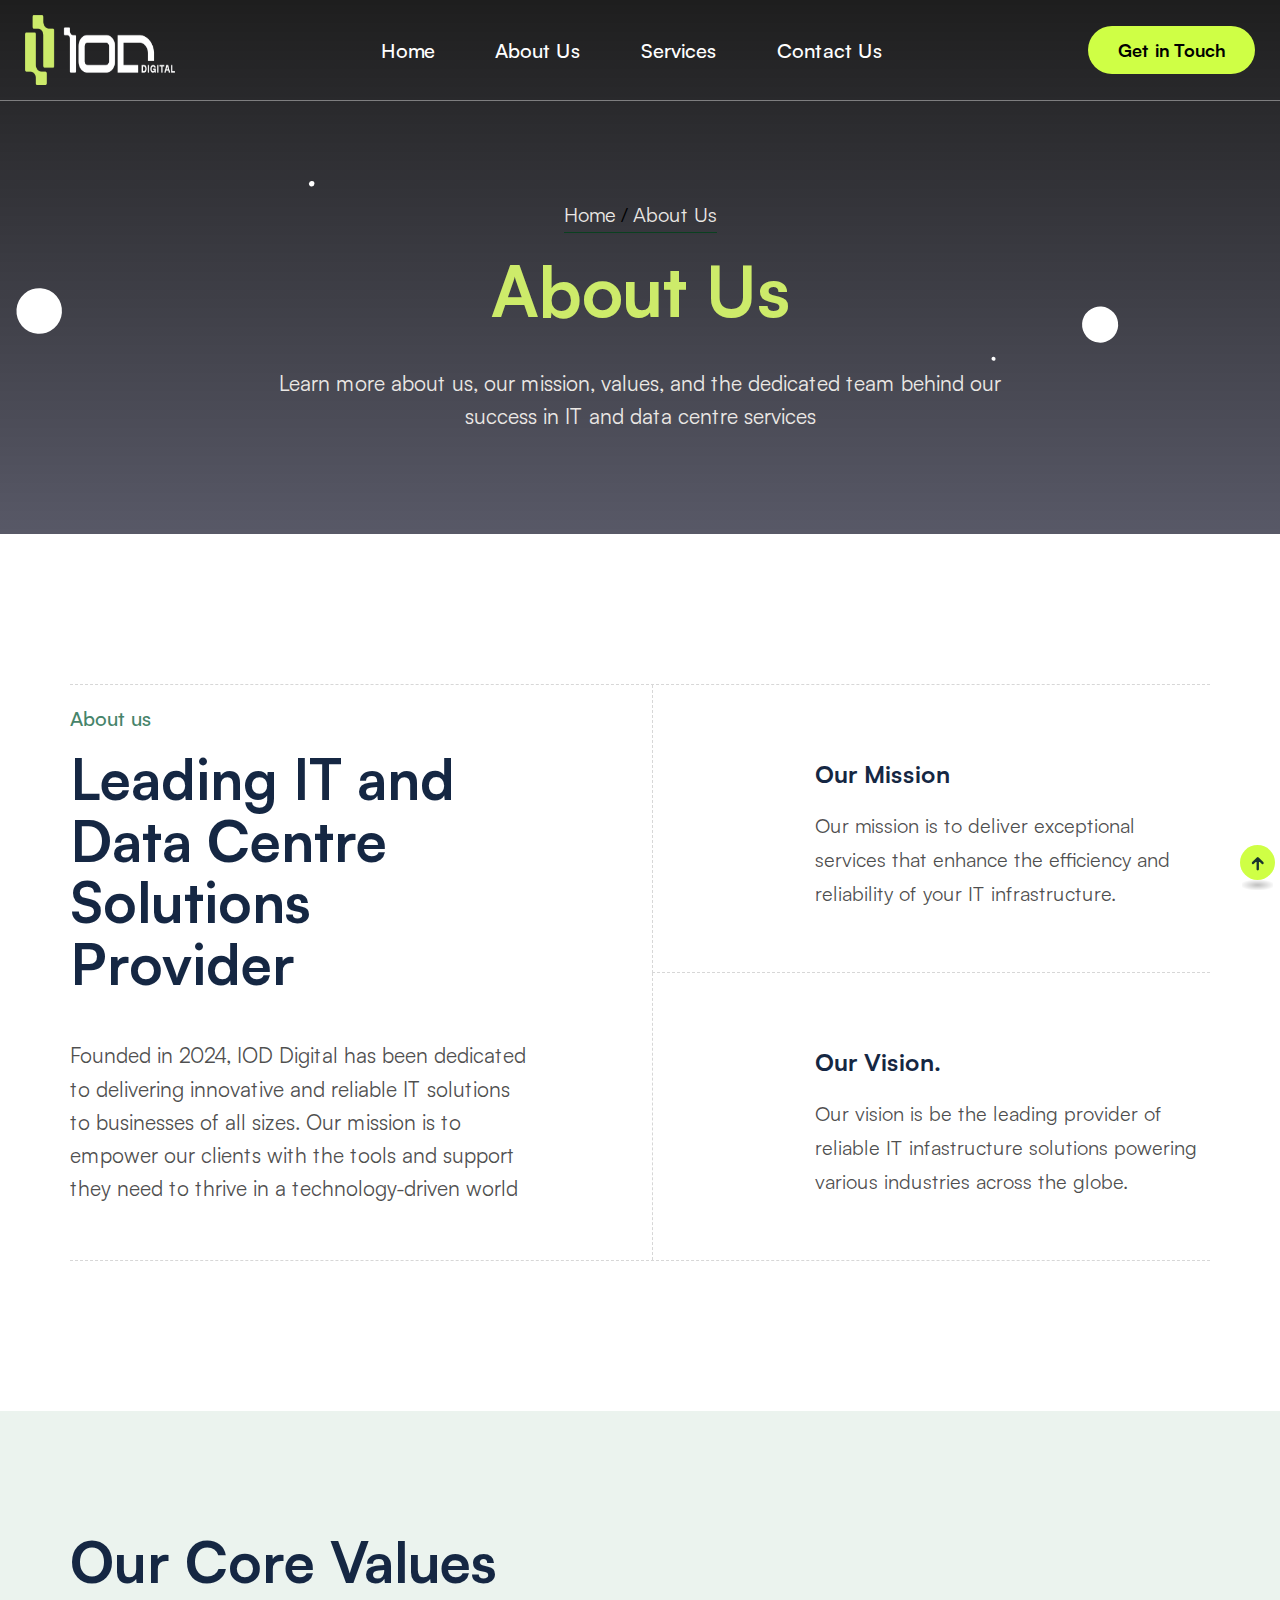
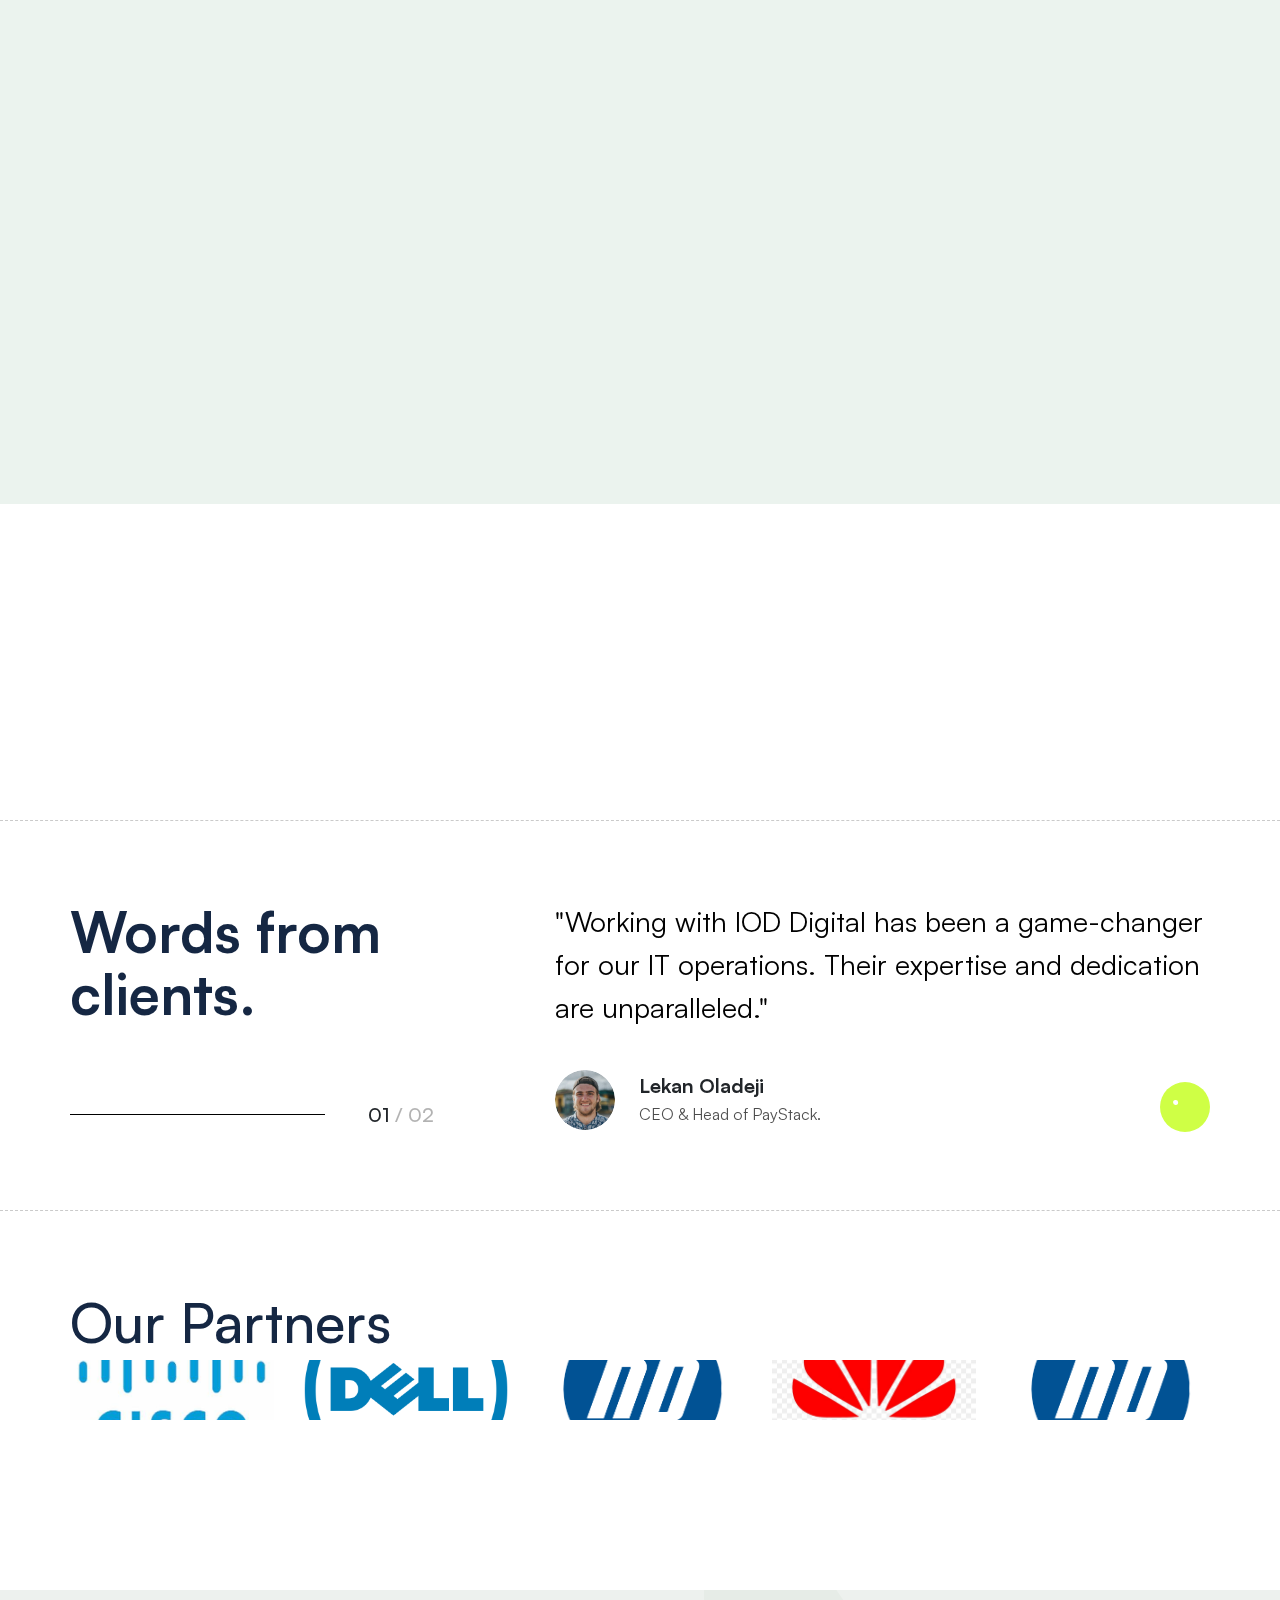
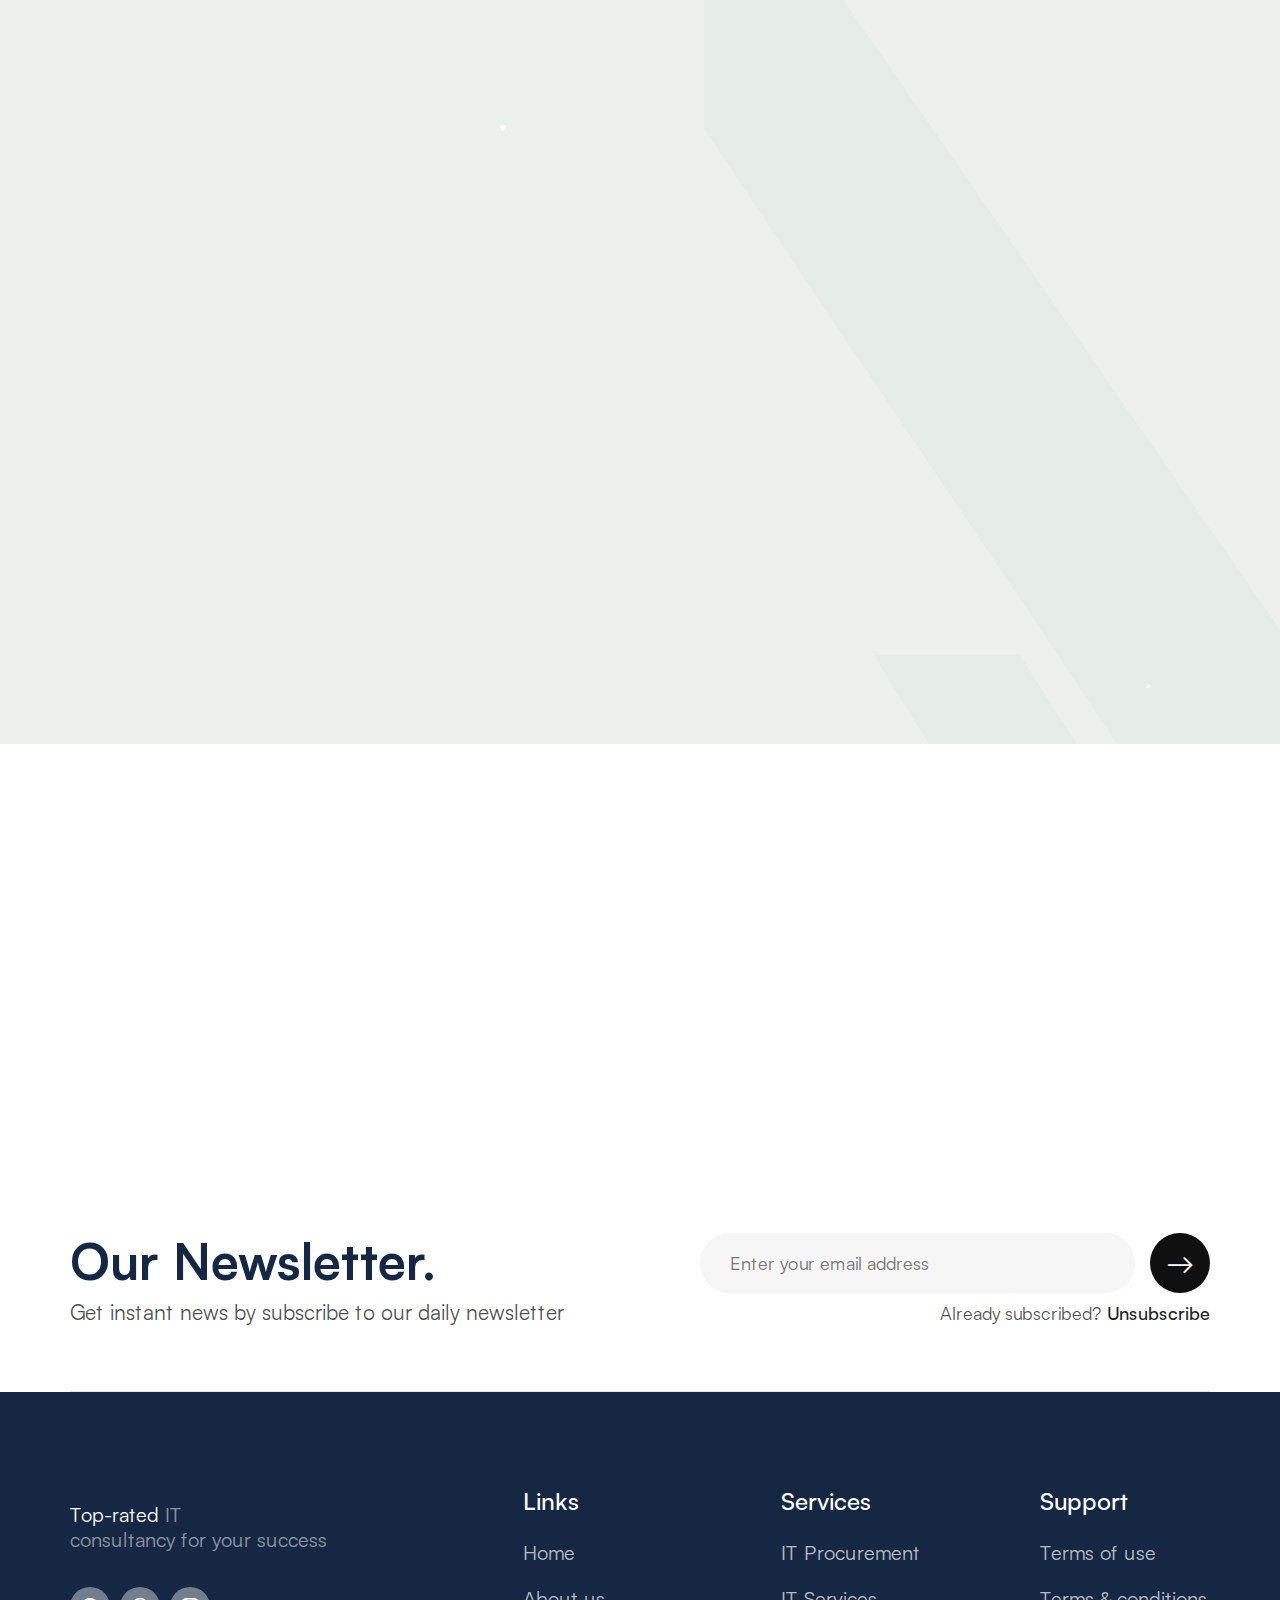
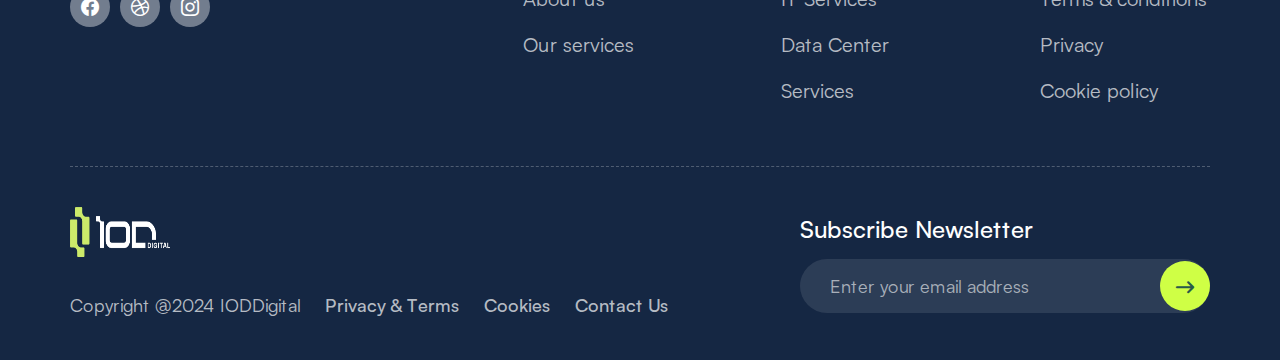
==== about-us.html @ 03999fda "Major Changes" ====
<!DOCTYPE html>
<html lang="en">


<!-- Mirrored from html.creativegigstf.com/babun/babun/about-us-v1.html by HTTrack Website Copier/3.x [XR&CO'2014], Sat, 25 May 2024 04:26:12 GMT -->
<head>
	<meta charset="UTF-8">
	<meta name="keywords" content="About IOD Digital | Leading IT and Data Centre Solutions Provider">
	<meta name="description" content="Learn more about IOD Digital, our mission, values, and the dedicated team behind our success in IT and data centre services">
    <meta name="description" content="IT Procurement, IT Services, Data Center Services, IT Management, IT Strategy, Infrastructure Optimization, Remote IT Support, IT Security, Business Technology, Technology Implementation, IT Performance, System Integration, Proactive IT Management, IT Efficiency, Technology Solutions.">
	<meta property="og:site_name" content="IOD Digital">
    <meta property="og:url" content="https://ioddigital.com/">
    <meta property="og:type" content="website">
    <meta property="og:title" content="About IOD Digital | Leading IT and Data Centre Solutions Provider">
	<meta name='og:image' content='images/assets/ogg.png'>
	<!-- For IE -->
	<meta http-equiv="X-UA-Compatible" content="IE=edge">
	<!-- For Resposive Device -->
	<meta name="viewport" content="width=device-width, initial-scale=1.0">
	<!-- For Window Tab Color -->
	<!-- Chrome, Firefox OS and Opera -->
	<meta name="theme-color" content="#1A4137">
	<!-- Windows Phone -->
	<meta name="msapplication-navbutton-color" content="#1A4137">
	<!-- iOS Safari -->
	<meta name="apple-mobile-web-app-status-bar-style" content="#1A4137">
	<title>IOD DIGITAL</title>
	<!-- Favicon -->
	<link rel="icon" type="image/png" sizes="56x56" href="images/icon/IODDigital_favicon.ico">
	<!-- Bootstrap CSS -->
	<link rel="stylesheet" type="text/css" href="css/bootstrap.min.css" media="all">
	<!-- Main style sheet -->
	<link rel="stylesheet" type="text/css" href="css/style.min.css" media="all">
	<!-- responsive style sheet -->
	<link rel="stylesheet" type="text/css" href="css/responsive.css" media="all">

	<!-- Fix Internet Explorer ______________________________________-->
	<!--[if lt IE 9]>
			<script src="http://html5shiv.googlecode.com/svn/trunk/html5.js"></script>
			<script src="vendor/html5shiv.js"></script>
			<script src="vendor/respond.js"></script>
		<![endif]-->
</head>

<body>
	<div class="main-page-wrapper">
		<!-- ===================================================
				Loading Transition
			==================================================== -->
			<div id="preloader">
				<div id="ctn-preloader" class="ctn-preloader">
					<div class="icon"><img src="images/logo/IODDigitalLogo.png" alt="" class="m-auto d-block" width="60"></div>
					<div class="txt-loading">
						<span data-text-preloader="I" class="letters-loading">
							I
						</span>
						<span data-text-preloader="O" class="letters-loading">
							O
						</span>
						<span data-text-preloader="D" class="letters-loading">
							D
						</span>
						<span data-text-preloader="Digi" class="letters-loading">
							Digi
						</span>
						<span data-text-preloader="tal" class="letters-loading">
							tals					</span>
					</div>
				</div>
			</div>

		
		<!-- 
		=============================================
				Theme Main Menu
		============================================== 
		-->
		<header class="theme-main-menu menu-overlay menu-style-one white-vr sticky-menu">
			<div class="inner-content position-relative">
				<div class="top-header">
					<div class="d-flex align-items-center justify-content-between">
						<div class="logo order-lg-0">
							<a href="https://ioddigital.com" class="d-flex align-items-center">
								<img src="images/logo/IODDigitalLogo.png" width="150px" height="70px" alt="IODDigitalLogo">
							</a>
						</div>
						<!-- logo -->
						<div class="right-widget ms-auto ms-lg-0 me-3 me-lg-0 order-lg-3">
							<ul class="d-flex align-items-center style-none">
								<li class="d-none d-md-block"><a href="contact.html" class="btn-one tran3s">Get in Touch</a></li>
							</ul>
						</div> <!--/.right-widget-->
						<nav class="navbar navbar-expand-lg p0 order-lg-2">
							<button class="navbar-toggler d-block d-lg-none" type="button" data-bs-toggle="collapse"
								data-bs-target="#navbarNav" aria-controls="navbarNav" aria-expanded="false"
								aria-label="Toggle navigation">
								<span></span>
							</button>
							<div class="collapse navbar-collapse" id="navbarNav">
								<ul class="navbar-nav align-items-lg-center">
									<li class="d-block d-lg-none"><div class="logo"><a href="index.html" class="d-block"><img src="images/logo/IODDigitalLogo.png" width="150px" height="70px" alt=""></a></div></li>
									<li class="nav-item dropdown">
										<a class="nav-link" href="index.html" 
											data-bs-auto-close="outside" aria-expanded="false">Home
										</a>
										 
									</li>
									<li class="nav-item dropdown mega-dropdown-sm">
							        	<a class="nav-link" href="about-us.html" >About Us
										</a>
						               
						            </li>
									<li class="nav-item dropdown">
										<a class="nav-link dropdown-toggle" href="services.html"
											data-bs-auto-close="outside" aria-expanded="false">Services
										</a>
										<ul class="dropdown-menu">
											<li><a href="IT-Procurement.html" class="dropdown-item"><span>IT Procurement </span></a></li>
											<li><a href="IT-Services.html" class="dropdown-item"><span>IT Services
											</span></a></li>
											<li><a href="Data-Center.html" class="dropdown-item"><span>Datacenter services</span></a></li>
											 
										</ul>
									</li>
									 
									<li class="nav-item">
										<a class="nav-link" href="contact.html" role="button">Contact Us</a>
									</li>
									<li class="d-md-none ps-2 pe-2"><a href="contact.html" class="btn-one w-100 mt-15 tran3s">Get in Touch</a></li>
								</ul>
							</div>
						</nav>
					</div>
				</div> <!--/.top-header-->
			</div> <!-- /.inner-content -->
		</header> 



		<!-- 
		=============================================
			Inner Banner
		============================================== 
		-->
		
		<div class="inner-banner-two light-bg text-center pt-200 md-pt-150 pb-85 lg-pb-50 position-relative" style="background: linear-gradient(rgba(0, 0, 0, 0.881), rgba(0, 1, 23, 0.653)), url('images/media/AboutUs_IODDigital.png') no-repeat center center; background-size:cover;">
			<div class="overlay"></div>
			<div class="container position-relative">
				<div class="row">
					<div class="col-xl-8 m-auto">
                        <ul class="style-none d-inline-flex justify-content-center pager">
                            <li><a href="index.html" style="color: rgb(235, 232, 229)">Home</a></li>
                            <li>/</li>
                            <li style="color: rgb(235, 232, 229)">About Us</li>
                        </ul>
                        <h1 class="hero-heading">About Us</h1>
                        <p class="text-lg" style="color: rgb(235, 232, 229)">Learn more about us, our mission, values, and the dedicated team behind our success in IT and data centre services</p>
                    </div>
				</div>
			</div>
			<img src="images/lazy.svg" data-src="images/assets/ils_01.svg" alt="" class="lazy-img shapes shape_01">
			<img src="images/lazy.svg" data-src="images/assets/ils_02.svg" alt="" class="lazy-img shapes shape_02">
			<img src="images/lazy.svg" data-src="images/shape/shape_05.svg" alt="" class="lazy-img shapes shape_03">
			<img src="images/lazy.svg" data-src="images/shape/shape_05.svg" alt="" class="lazy-img shapes shape_04">
		</div>
		<!-- /.inner-banner-one -->

		


		<!--
		=====================================================
			Text Feature One
		=====================================================
		-->
		<div class="text-feature-one mt-150 lg-mt-80">
			<div class="container">
				<div class="line-wrapper position-relative">
                    <div class="row align-items-center">
                        <div class="col-lg-5 wow fadeInLeft">
                            <div class="title-one">
                                <div class="upper-title">About us</div>
                                <h2>Leading IT and Data Centre Solutions Provider</h2>
                            </div>
                            <!-- /.title-one -->
                            <p class="text-lg mt-45 lg-mt-30 mb-35 lg-mb-30">Founded in 2024, IOD Digital has been dedicated to delivering innovative and reliable IT solutions to businesses of all sizes. Our mission is to empower our clients with the tools and support they need to thrive in a technology-driven world</p>
                            
                        </div>
                        <div class="col-lg-6 ms-auto wow fadeInRight">
                            <div class="card-style-three d-flex pt-75 lg-pt-40 pb-45 lg-pb-20">
                                <img src="images/lazy.svg" data-src="images/icon/icon_10.svg" alt="" class="lazy-img icon">
                                <div class="ps-4">
                                    <h4 class="fw-bold mb-20">Our Mission</h4>
                                    <p>Our mission is to deliver exceptional services that enhance the efficiency and reliability of your IT infrastructure.</p>
                                </div>
                            </div>
                            <!-- /.card-style-three -->
                            <div class="card-style-three d-flex pt-75 lg-pt-40 pb-45 lg-pb-20">
                                <img src="images/lazy.svg" data-src="images/icon/icon_11.svg" alt="" class="lazy-img icon">
                                <div class="ps-4">
                                    <h4 class="fw-bold mb-20">Our Vision.</h4>
                                    <p>Our vision is be the leading provider of reliable IT infastructure solutions powering various industries across the globe.</p>
                                </div>
                            </div>
                            <!-- /.card-style-three -->
                        </div>
                    </div>
                    <img src="images/lazy.svg" data-src="images/shape/shape_05.svg" alt="" class="lazy-img shapes shape_01">
                </div>

                <!-- /.counter-wrapper -->
			</div>
		</div>
		<!-- /.text-feature-one -->

		

		<!-- 
		=============================================
			BLock Feature One
		============================================== 
		-->
		<div class="block-feature-one position-relative light-bg-deep mt-150 lg-mt-80 pt-120 lg-pt-60 pb-130 lg-pb-60">
			<div class="container">
				<div class="position-relative">
					<div class="row">
						<div class="col-md-6">
							<div class="title-one text-center text-md-start mb-30 sm-mb-10">
								<h2>Our Core Values</h2>
							</div>
							<!-- /.title-one -->
						</div>
					</div>
					<div class="row justify-content-center">
						<div class="col-lg-3 col-md-6 d-flex wow fadeInUp">
							<div class="card-style-two vstack tran3s w-100 mt-30">
								 <h4 class="fw-bold mt-30 mb-25">Excellence</h4>
								<p class="mb-20">We strive for the highest standards in all our services</p>
							</div>
							<!-- /.card-style-two -->
						</div>
						<div class="col-lg-3 col-md-6 d-flex wow fadeInUp" data-wow-delay="0.1s">
							<div class="card-style-two vstack tran3s w-100 mt-30">
								<h4 class="fw-bold mt-30 mb-25">Innovation</h4>
								<p class="mb-20">We embrace cutting-edge technologies to stay ahead.</p>
							</div>
							<!-- /.card-style-two -->
						</div>
						<div class="col-lg-3 col-md-6 d-flex wow fadeInUp" data-wow-delay="0.2s">
							<div class="card-style-two vstack tran3s w-100 mt-30">
								 <h4 class="fw-bold mt-30 mb-25">Integrity</h4>
								<p class="mb-20">Our business practices are guided by honesty and transparency.</p>
								</div>
							<!-- /.card-style-two -->
						</div>
						<div class="col-lg-3 col-md-6 d-flex wow fadeInUp" data-wow-delay="0.2s">
							<div class="card-style-two vstack tran3s w-100 mt-30">
							 	<h4 class="fw-bold mt-30 mb-25">Customer Focus</h4>
								<p class="mb-20">We prioritize our clients' needs and aim to exceed their expectations</p>
							</div>
							<!-- /.card-style-two -->
						</div>
					</div>

					<!-- <div class="section-subheading sm-mt-40">
						<p class="text-lg">Inciddnt ut labore et dolor magna aliu. enim ad mim venam, quis nostru </p>
						<a href="service-v1.html" class="btn-three icon-link">
							<span>See All Services</span>
							<img src="images/lazy.svg" data-src="images/icon/icon_09.svg" alt="" class="lazy-img icon ms-1">
						</a>
					</div> -->
					<!-- /.section-subheading -->
				</div>
			</div>
		</div>
		<!-- /.block-feature-one -->


		<div class="text-feature-one mt-150 lg-mt-80">
			<div class="container">
		<div class="counter-wrapper mt-80 lg-mt-20">
			<div class="row">
				<div class="col-md-4 col-6">
					<div class="counter-block-two text-center text-md-start mt-35 wow fadeInUp">
						<div class="main-count fw-500"><span class="counter">10</span>+</div>
						<p class="m0 text-md">Companies Served</p>
					</div>
					<!-- /.counter-block-two -->
				</div>
				<div class="col-md-4 col-6">
					<div class="counter-block-two text-center mt-35  wow fadeInUp" data-wow-delay="0.1s">
						<div class="main-count fw-500">$<span class="counter">30</span>+</div>
						<p class="m0 text-md">Equipment Procured</p>
					</div>
					<!-- /.counter-block-two -->
				</div>
				<div class="col-md-4 col-6">
					<div class="counter-block-two text-center mt-35  wow fadeInUp" data-wow-delay="0.2s">
						<div class="main-count fw-500"><span class="counter">7</span>+</div>
						<p class="m0 text-md">OEM Partners</p>
					</div>
					<!-- /.counter-block-two -->
				</div>
			 
			</div>
		</div>
			</div>
		</div>
         



		<!-- 
		=============================================
			Feedback Section One
		============================================== 
		-->
		<div class="feedback-section-one top-border pt-80 pb-80">
			<div class="container">
				<div class="position-relative">
					<div class="title-one sm-mb-40">
						<h2>Words from <br> clients.</h2>
					</div>
					<!-- /.title-one -->
					<div class="feedback-slider-one">
						<div class="item">
							<div class="feedback-block-one">
								<div class="row align-items-end">
									<div class="col-md-7 ms-auto order-md-last">
										<blockquote>"Working with IOD Digital has been a game-changer for our IT operations. Their expertise and dedication are unparalleled."</blockquote>
										<div class="d-flex align-items-center">
											<img src="images/media/img_08.jpg" alt="" class="avatar rounded-circle">
											<div class="ps-4">
												<div class="name fw-bold text-dark">Lekan Oladeji</div>
												<p class="fs-6 m0">CEO & Head of PayStack.</p>
											</div>
										</div>
									</div>
									<div class="col-md-4 order-md-first">
										<div class="d-flex align-items-center justify-content-between sm-mt-40">
											<div class="line"></div>
											<div class="count fw-500"><span class="text-dark">01</span>  /  02</div>
										</div>
									</div>
								</div>
							</div>
						</div>
						<div class="item">
							<div class="feedback-block-one">
								<div class="row align-items-end">
									<div class="col-md-7 ms-auto order-md-last">
										<blockquote>"They truly understand our needs and deliver solutions that keep us ahead of the curve"</blockquote>
										<div class="d-flex align-items-center">
											<img src="images/media/img_08.jpg" alt="" class="avatar rounded-circle">
											<div class="ps-4">
												<div class="name fw-bold text-dark">Olademi Mike.</div>
												<p class="fs-6 m0">CTO Fibre One</p>
											</div>
										</div>
									</div>
									<div class="col-md-4 order-md-first">
										<div class="d-flex align-items-center justify-content-between sm-mt-40">
											<div class="line"></div>
											<div class="count fw-500"><span class="text-dark">02</span>  /  02</div>
										</div>
									</div>
								</div>
							</div>
						</div>
						 
					</div>

					<div class="icon d-flex align-items-center justify-content-center rounded-circle"><img src="images/lazy.svg" data-src="images/icon/icon_12.svg" alt="" class="lazy-img"></div>
				</div>
			</div>
		</div>
		<!-- /.feedback-section-one -->


        <!--
		=====================================================
			Partner Logo
		=====================================================
		-->
        <div class="partner-logo-one pt-80 lg-pt-40 pb-80 lg-pb-40">
            <div class="container">
				<h2>Our Partners</h2>
                <div class="partner-slider-one">
                    <div class="item">
                        <div class="logo d-flex align-items-center justify-content-center"><img src="images/logo/Cisco.jpg" alt=""></div>
                    </div>
                    <div class="item">
                        <div class="logo d-flex align-items-center justify-content-center"><img src="images/logo/Dell_Logo.png" alt=""></div>
                    </div>
                    <div class="item">
                        <div class="logo d-flex align-items-center justify-content-center"><img src="images/logo/HP-Logo.png" alt=""></div>
                    </div>
                    <div class="item">
                        <div class="logo d-flex align-items-center justify-content-center"><img src="images/logo/huawwei_logo.jpg" alt=""></div>
                    </div>
                    <div class="item">
                        <div class="logo d-flex align-items-center justify-content-center"><img src="images/logo/HP-Logo.png" alt=""></div>
                    </div>
                    <div class="item">
                        <div class="logo d-flex align-items-center justify-content-center"><img src="images/logo/Dell_Logo.png" alt=""></div>
                    </div>
                    <div class="item">
                        <div class="logo d-flex align-items-center justify-content-center"><img src="images/logo/Cisco.jpg" alt=""></div>
                    </div>
                </div>
            </div>
        </div>
        <!-- /.partner-logo-one -->



		<!--
		=====================================================
			Team Section Three
		=====================================================
		-->
		<div class="team-section-three light-bg position-relative pt-120 lg-pt-60 pb-130 lg-pb-60 mt-90 lg-mt-40">
			<div class="container">
				<div class="position-relative">
					<div class="title-one mb-40 lg-mb-10 wow fadeInUp">
						<h2>Meet our expert team</h2>
					</div>
					<!-- /.title-one -->

					<div class="row">
						<div class="col-lg-3 col-sm-6 wow fadeInUp">
							<div class="card-style-fifteen mt-35">
								<div class="media d-flex align-items-center justify-content-center position-relative overflow-hidden">
									<img src="images/lazy.svg" data-src="images/media/img_27.jpg" alt="" class="lazy-img w-100">
									<a href="team-details.html" class="round-btn rounded-circle d-flex align-items-center justify-content-center tran3s"><i class="bi bi-arrow-up-right"></i></a>
								</div>
								<h4 class="fw-500 pt-20 m0">Zubayer Hasan</h4>
								<div class="fs-6">Analysis</div>
							</div>
							<!-- /.card-style-fifteen -->
						</div>
						<div class="col-lg-3 col-sm-6 wow fadeInUp" data-wow-delay="0.1s">
							<div class="card-style-fifteen mt-35">
								<div class="media d-flex align-items-center justify-content-center position-relative overflow-hidden">
									<img src="images/lazy.svg" data-src="images/media/img_28.jpg" alt="" class="lazy-img w-100">
									<a href="team-details.html" class="round-btn rounded-circle d-flex align-items-center justify-content-center tran3s"><i class="bi bi-arrow-up-right"></i></a>
								</div>
								<h4 class="fw-500 pt-20 m0">Maria Escolova</h4>
								<div class="fs-6">Senior Officer</div>
							</div>
							<!-- /.card-style-fifteen -->
						</div>
						<div class="col-lg-3 col-sm-6 wow fadeInUp" data-wow-delay="0.2s">
							<div class="card-style-fifteen mt-35">
								<div class="media d-flex align-items-center justify-content-center position-relative overflow-hidden">
									<img src="images/lazy.svg" data-src="images/media/img_29.jpg" alt="" class="lazy-img w-100">
									<a href="team-details.html" class="round-btn rounded-circle d-flex align-items-center justify-content-center tran3s"><i class="bi bi-arrow-up-right"></i></a>
								</div>
								<h4 class="fw-500 pt-20 m0">Rashedul kabir</h4>
								<div class="fs-6">Designer</div>
							</div>
							<!-- /.card-style-fifteen -->
						</div>
						<div class="col-lg-3 col-sm-6 wow fadeInUp" data-wow-delay="0.3s">
							<div class="card-style-fifteen mt-35">
								<div class="media d-flex align-items-center justify-content-center position-relative overflow-hidden">
									<img src="images/lazy.svg" data-src="images/media/img_30.jpg" alt="" class="lazy-img w-100">
									<a href="team-details.html" class="round-btn rounded-circle d-flex align-items-center justify-content-center tran3s"><i class="bi bi-arrow-up-right"></i></a>
								</div>
								<h4 class="fw-500 pt-20 m0">Cristinano Messi</h4>
								<div class="fs-6">Finance Advisor</div>
							</div>
							<!-- /.card-style-fifteen -->
						</div>
					</div>

					 
				</div>
			</div>
            <img src="images/lazy.svg" data-src="images/shape/shape_05.svg" alt="" class="lazy-img shapes shape_01">
            <img src="images/lazy.svg" data-src="images/shape/shape_05.svg" alt="" class="lazy-img shapes shape_02">
		</div>
		<!-- /.team-section-three -->
		

		<!--
		=====================================================
			BLock Feature Three
		=====================================================
		-->
	 
		<!-- /.block-feature-three -->


		<!--
		=====================================================
			Fancy Banner Three
		=====================================================
		-->
		<div class="fancy-banner-three position-relative wow fadeInUp">
			<div class="container">
				<div class="row align-content-center">
					<div class="col-lg-8 col-md-9">
						<div class="title-one mb-20 lg-mb-10">
							<h2 class="text-white">Want to know more about us? Feel free to reach Us.</h2>
						</div>
						<!-- /.title-one -->
						<p class="text-lg m0 text-white opacity-75">We are open to partnership across our various suite of services. Reach out to us today!</p>
						<div class="d-inline-flex flex-wrap align-items-center">
							<a href="about-us.html" class="btn-four mt-15 me-4">Book a Session</a>
							 
						</div>
					</div>
					 
				</div>
			</div>
		</div>
		<!-- /.fancy-banner-three -->




		<!--
		=====================================================
			Newsletter Banner
		=====================================================
		-->
        <div class="newsletter-banner">
            <div class="container">
                <div class="main-wrapper bottom-border">
                    <div class="row">
                        <div class="col-lg-6">
                            <h2 class="fw-bold">Our Newsletter.</h2>
                            <p class="text-lg md-pb-20">Get instant news by subscribe to our daily newsletter</p>
                        </div>
                        <div class="col-lg-6">
                            <form action="#" class="me-auto ms-auto me-lg-0">
                                <div class="d-flex align-items-center justify-content-between">
                                    <input type="email" placeholder="Enter your email address">
                                    <button class="rounded-circle tran3s"><i class="bi bi-arrow-right"></i></button>
                                </div>
                                <p class="text-center text-lg-end m0 pt-5">Already subscribed? <a href="#" class="text-dark fw-500">Unsubscribe</a></p>
                            </form>
                        </div>
                    </div>
                </div>
                <!-- /.main-wrapper -->
            </div>
        </div>


			<!--
		=====================================================
			Footer One
		=====================================================
		-->
		<div class="footer-one">
			<div class="container">
				<div class="inner-wrapper">
					<div class="row justify-content-between">
						<div class="col-xl-4 col-md-3 footer-intro mb-30">
							<div class="logo mb-15">
								<a href="index.html" class="d-inline-block d-lg-none">
									<img src="images/logo/IODDigitalLogo.png" width="100px" height="50px" alt="">
								</a>
							</div> 
							<!-- logo -->
							<p class="text-white lh-sm mb-35">Top-rated <span class="opacity-50">IT <br> consultancy for your success</span></p>
							<ul class="style-none d-flex align-items-center social-icon">
								<li><a href="#"><i class="bi bi-facebook"></i></a></li>
								<li><a href="#"><i class="bi bi-dribbble"></i></a></li>
								<li><a href="#"><i class="bi bi-instagram"></i></a></li>
							</ul>
						</div>
						<div class="col-xl-2 col-md-3 col-sm-4 mb-20">
							<h5 class="footer-title">Links</h5>
							<ul class="footer-nav-link style-none">
								<li><a href="index.html">Home</a></li>
								<li><a href="about-us.html">About us</a></li>
								<li><a href="services.html">Our services</a></li>
							</ul>
						</div>
						<div class="col-xl-2 col-md-3 col-sm-4 mb-20">
							<h5 class="footer-title">Services</h5>
							<ul class="footer-nav-link style-none">
								<li><a href="IT-Procurement.html">IT Procurement</a></li>
								<li><a href="IT-Services.html">IT Services</a></li>
								<li><a href="Data-Center.html">Data Center Services</a></li>
								 
							</ul>
						</div>
						<div class="col-xl-2 col-md-3 col-sm-4 mb-20">
							<h5 class="footer-title">Support</h5>
							<ul class="footer-nav-link style-none">
								<li><a href="contact.html">Terms of use</a></li>
								<li><a href="contact.html">Terms & conditions</a></li>
								<li><a href="contact.html">Privacy</a></li>
								<li><a href="contact.html">Cookie policy</a></li>
							</ul>
						</div>
					</div>
				</div> <!-- /.inner-wrapper -->
			</div>
			<div class="container">
				<div class="bottom-footer">
					<div class="row align-items-center">
						<div class="col-lg-5 order-lg-last mb-15">
							<div class="footer-newsletter float-xl-end">
								<h5 class="footer-title">Subscribe Newsletter</h5>
								<form action="#">
									<input type="email" placeholder="Enter your email address">
									<button><i class="bi bi-arrow-right"></i></button>
								</form>
							</div>
						</div>
						<div class="col-lg-7 order-lg-first mb-15">
							<a href="index.html" class="d-none d-lg-inline-block mb-25">
								<img src="images/logo/IODDigitalLogo.png" width="100px" height="50px" alt="">
							</a>
							<div class="d-xl-flex align-items-center">
								<ul class="style-none bottom-nav d-flex flex-wrap justify-content-center justify-content-lg-start order-lg-last">
									<li><a href="#">Privacy & Terms</a></li>
									<li><a href="#">Cookies</a></li>
									<li><a href="#">Contact Us</a></li>
								</ul>
								<div class="copyright me-xl-4 lg-mt-10 order-lg-first">Copyright @2024 IODDigital</div>
							</div>
						</div>
					</div>
				</div>
				<!-- /.bottom-footer -->
			</div>
		</div> <!-- /.footer-one -->
	 
 


		<button class="scroll-top">
			<i class="bi bi-arrow-up-short"></i>
		</button>




		<!-- Optional JavaScript _____________________________  -->

		<!-- jQuery first, then Bootstrap JS -->
		<!-- jQuery -->
		<script src="vendor/jquery.min.js"></script>
		<!-- Bootstrap JS -->
		<script src="vendor/bootstrap/js/bootstrap.bundle.min.js"></script>
		<!-- WOW js -->
		<script src="vendor/wow/wow.min.js"></script>
		<!-- Slick Slider -->
		<script src="vendor/slick/slick.min.js"></script>
		<!-- Fancybox -->
		<script src="vendor/fancybox/dist/jquery.fancybox.min.js"></script>
		<!-- Lazy -->
		<script src="vendor/jquery.lazy.min.js"></script>
		<!-- js Counter -->
		<script src="vendor/jquery.counterup.min.js"></script>
		<script src="vendor/jquery.waypoints.min.js"></script>
		
		<!-- validator js -->
		<script src="vendor/validator.js"></script>

		<!-- Theme js -->
		<script src="js/theme.js"></script>
	</div> <!-- /.main-page-wrapper -->
</body>


<!-- Mirrored from html.creativegigstf.com/babun/babun/about-us-v1.html by HTTrack Website Copier/3.x [XR&CO'2014], Sat, 25 May 2024 04:26:14 GMT -->
</html>
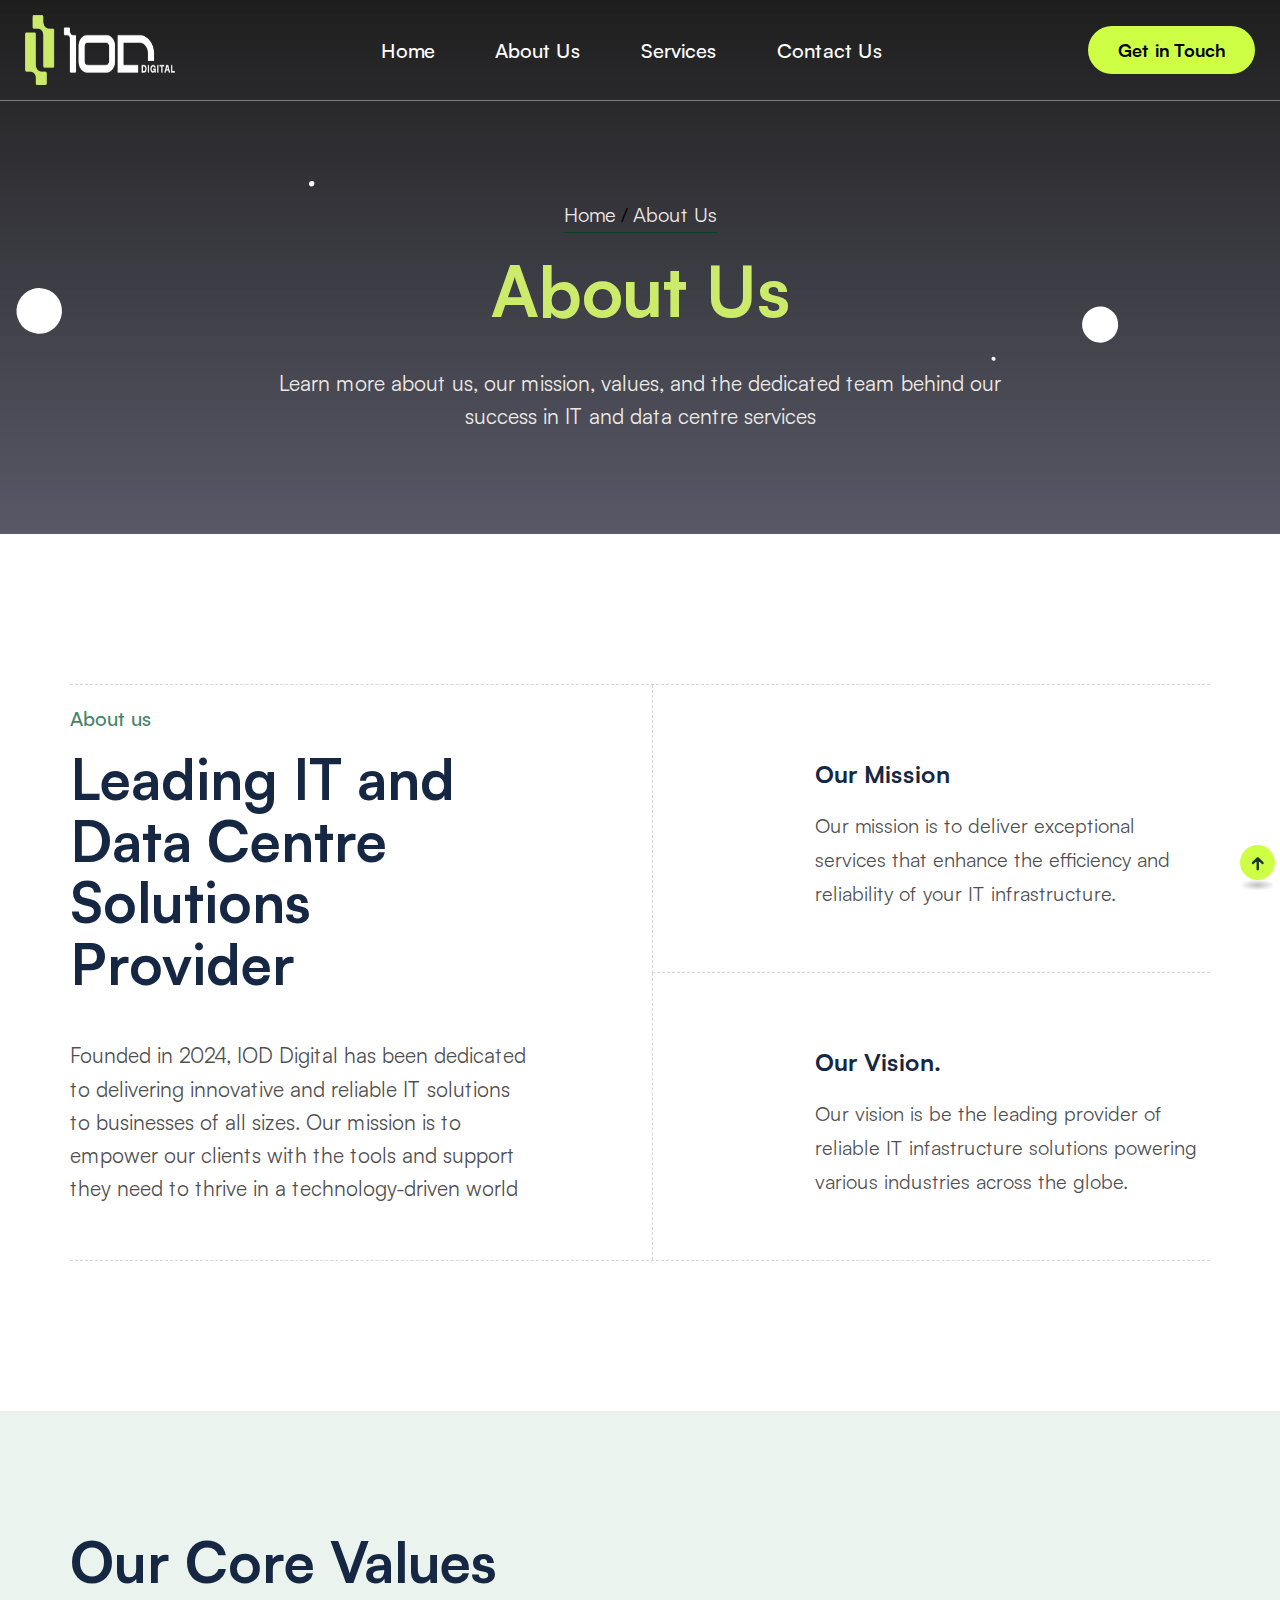
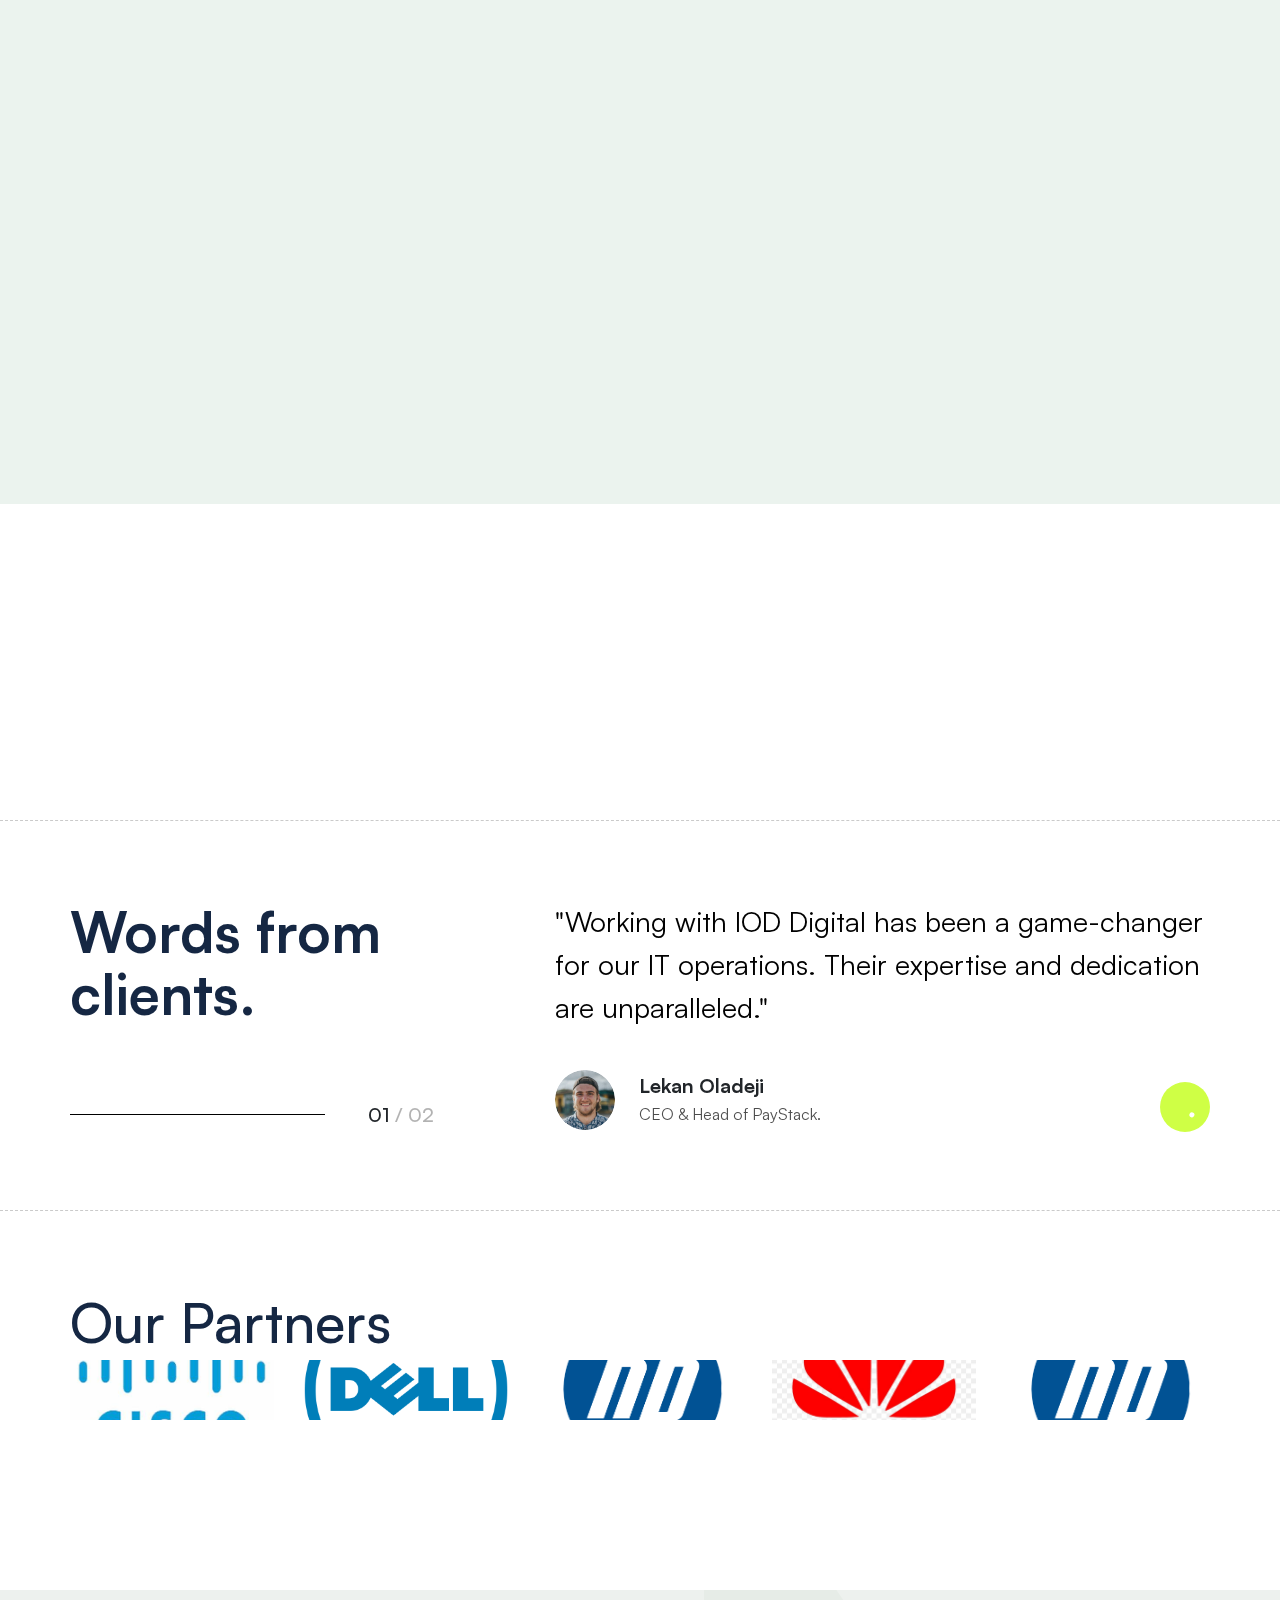
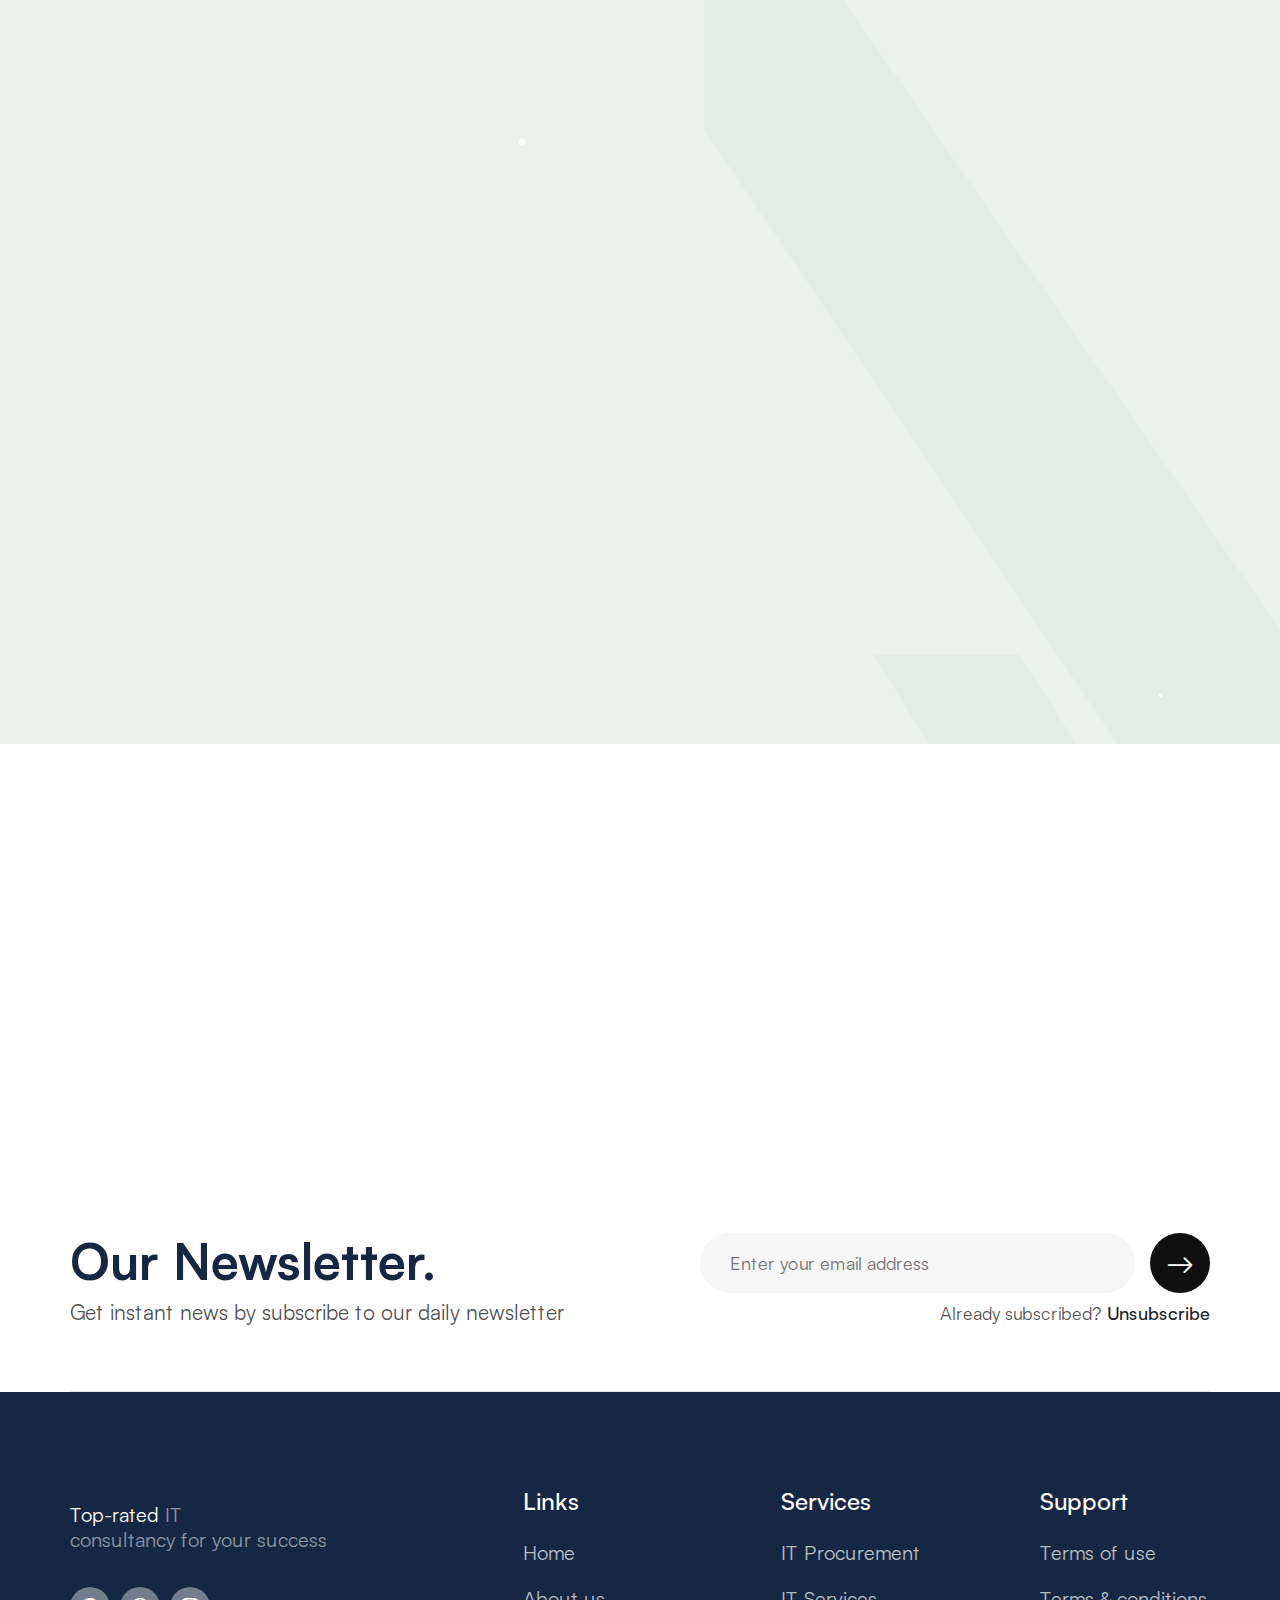
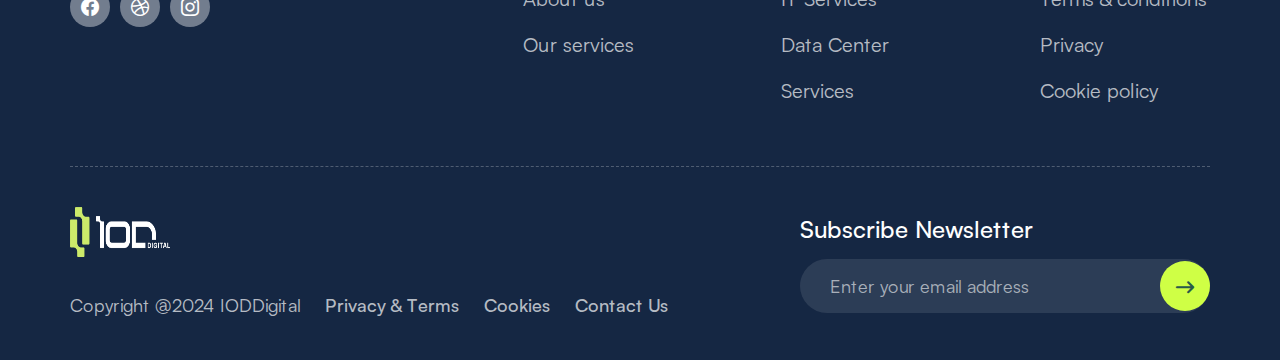
==== commit e364e72d: "FinalUpdate" ====
--- a/about-us.html
+++ b/about-us.html
@@ -64,7 +64,7 @@
 							Digi
 						</span>
 						<span data-text-preloader="tal" class="letters-loading">
-							tals					</span>
+							tal					</span>
 					</div>
 				</div>
 			</div>
@@ -262,14 +262,7 @@
 						</div>
 					</div>
 
-					<!-- <div class="section-subheading sm-mt-40">
-						<p class="text-lg">Inciddnt ut labore et dolor magna aliu. enim ad mim venam, quis nostru </p>
-						<a href="service-v1.html" class="btn-three icon-link">
-							<span>See All Services</span>
-							<img src="images/lazy.svg" data-src="images/icon/icon_09.svg" alt="" class="lazy-img icon ms-1">
-						</a>
-					</div> -->
-					<!-- /.section-subheading -->
+					 
 				</div>
 			</div>
 		</div>
@@ -482,15 +475,7 @@
 		</div>
 		<!-- /.team-section-three -->
 		
-
-		<!--
-		=====================================================
-			BLock Feature Three
-		=====================================================
-		-->
-	 
-		<!-- /.block-feature-three -->
-
+ 
 
 		<!--
 		=====================================================
--- a/css/style.min.css
+++ b/css/style.min.css
@@ -1,4 +1,4 @@
-@import"../fonts/Satoshi/css/satoshi.css";@import"../fonts/ClashDisplay/css/clash-display.css";@import"../fonts/Magnita/Magnita.css";@import"../fonts/bootstrap-icons-1.10.2/font.css";::-webkit-scrollbar{width:5px}::-webkit-scrollbar-track{background:#fff}::-webkit-scrollbar-thumb{background:#19352d;border-radius:0}body{font-family:"Satoshi";font-weight:normal;font-size:20px;position:relative;color:rgba(0,0,0,.7)}.main-page-wrapper{overflow-x:hidden}.h1,h1,.h2,h2,.h3,h3,.h4,h4,.h5,h5,.h6,h6{font-weight:500;color:#152743}.h1,h1{font-size:85px;line-height:1.023em}.h2,h2{font-size:64px;line-height:1.1em}.h4,h4{font-size:24px}p{line-height:1.7em}.text-xl{font-size:28px;line-height:1.5em}.text-lg{font-size:24px;line-height:1.583em}.text-md{font-size:22px}hr{opacity:.09;margin:5px 0}.fw-600{font-weight:600}.fw-500{font-weight:500}.border-30{border-radius:30px}.border-40{border-radius:40px}.border-100{border-radius:100px}.shapes{position:absolute;z-index:-1}.light-bg{background-color:#edf1ee}.light-bg-deep{background-color:#ebf3ee}.font-magnita{font-family:"Magnita"}.light-bg-page-wrapper{background:#edf8eb}.color-deep{color:#1f5e59}.box-layout{margin:30px}.ctn-preloader{height:100%;position:fixed;left:0;top:0;width:100%;z-index:999999;background:#fff;display:flex;align-items:center;justify-content:center;flex-direction:column}.ctn-preloader .icon{animation:rotated 8s infinite linear}.ctn-preloader .txt-loading{-webkit-user-select:none;-moz-user-select:none;user-select:none;margin-top:30px}.ctn-preloader .txt-loading .letters-loading{font-family:"ClashDisplay";font-weight:500;letter-spacing:8px;display:inline-block;color:rgba(12,58,48,.12);position:relative;font-size:40px;line-height:30px}.ctn-preloader .txt-loading .letters-loading::before{animation:letters-loading 4s infinite;color:#0c3a30;content:attr(data-text-preloader);left:0;opacity:0;top:0;line-height:30px;position:absolute}.ctn-preloader .txt-loading .letters-loading:nth-child(2):before{animation-delay:.2s}.ctn-preloader .txt-loading .letters-loading:nth-child(3):before{animation-delay:.4s}.ctn-preloader .txt-loading .letters-loading:nth-child(4):before{animation-delay:.6s}.ctn-preloader .txt-loading .letters-loading:nth-child(5):before{animation-delay:.8s}.ctn-preloader .txt-loading .letters-loading:nth-child(6):before{animation-delay:1s}.ctn-preloader .txt-loading .letters-loading:nth-child(7):before{animation-delay:1.2s}.ctn-preloader .txt-loading .letters-loading:nth-child(8):before{animation-delay:1.4s}@keyframes spinner{to{transform:rotateZ(360deg)}}@keyframes letters-loading{0%,75%,100%{opacity:0;transform:rotateY(-90deg)}25%,50%{opacity:1;transform:rotateY(0deg)}}.scroll-top{width:35px;height:35px;line-height:32px;font-weight:900;position:fixed;bottom:20px;right:5px;z-index:99;text-align:center;color:#19352d;font-size:25px;cursor:pointer;border-radius:50%;background:#cfff45;transition:all .3s ease-in-out}.scroll-top:after{position:absolute;z-index:-1;content:"";top:100%;left:5%;height:10px;width:90%;opacity:1;background:radial-gradient(ellipse at center, rgba(0, 0, 0, 0.25) 0%, rgba(0, 0, 0, 0) 80%)}.tran3s{transition:all .3s ease-in-out}.tran4s{transition:all .4s ease-in-out}.tran5s{transition:all .5s ease-in-out}.tran6s{transition:all .6s ease-in-out}.btn-one{font-weight:700;font-size:18px;line-height:48px;padding:0 30px;text-align:center;border-radius:40px;color:#000;background-color:#cfff45;transition:all .3s ease-in-out 0s}.btn-one:hover{background-color:#29594b;color:#fff}.btn-two{font-weight:500;font-size:20px;color:#fff;line-height:52px;text-align:center;padding:0 35px;border:1px solid #fff;border-radius:50px;transition:all .3s ease-in-out 0s}.btn-two .icon{width:1.35em}.btn-two:hover{background:#29594b;border-color:#29594b}.btn-three{font-size:18px;font-weight:700;color:#000}.btn-three img{width:22px;margin-top:3px}.btn-three:hover span{text-decoration:underline}.btn-three.border-style{border:1px solid #000;border-radius:40px;padding:12px 25px;transition:all .3s ease-in-out 0s}.btn-three.border-style:hover{background-color:#d0ff45;border-color:#d0ff45}.btn-three.border-style:hover span{text-decoration:none}.btn-four{font-weight:700;font-size:18px;line-height:50px;padding:0 38px;text-align:center;border-radius:50px;color:#fff;background-color:#29594b;transition:all .3s ease-in-out 0s}.btn-four:hover{background-color:#cfff45;color:#000}.btn-five .text{font-weight:500;font-style:italic;color:#19352d;text-decoration:underline}.btn-five .icon{width:48px;height:48px;background:#29594b;color:#fff;font-size:22px;margin-left:12px}.btn-five:hover .icon{background:#cfff45;color:#19352d}.btn-six{font-weight:700;font-size:18px;line-height:48px;padding:0 38px;text-align:center;border-radius:50px;color:#29594b;border:1px solid #29594b;transition:all .3s ease-in-out 0s}.btn-six:hover{background-color:#cfff45;border-color:#cfff45;color:#000}.btn-seven .text{font-weight:500;font-style:italic;color:#19352d}.btn-seven .icon{width:50px;height:50px;background:#29594b;margin-left:45px;position:relative}.btn-seven .icon:before{content:"";position:absolute;width:30px;height:2px;background:#29594b;left:-30px;top:50%}.btn-seven:hover .text{text-decoration:underline}.btn-eight .text{font-weight:700;font-size:18px;color:#19352d}.btn-eight .icon{width:45px;height:45px;border:1px solid #fff;font-size:20px;background:#29594b;color:#fff;margin-left:10px;transition:all .3s ease-in-out 0s}.btn-eight:hover .text{text-decoration:underline}.btn-eight:hover .icon{background:#cfff45;color:#19352d}.btn-nine{font-size:40px;width:105px;height:105px;color:#19352d;border:1px solid #29594b}.btn-nine:hover{background:#cfff45;border-color:#cfff45}.btn-ten{font-size:18px;font-weight:700;padding:0 35px;min-width:160px;text-align:center;background:#101010;color:#fff;line-height:50px}.btn-ten:hover{background:#29594b}.btn-eleven .text{font-weight:700;font-size:18px;color:#000}.btn-eleven .icon{width:45px;height:45px;background:#000;margin-left:38px;position:relative}.btn-eleven .icon img{width:30px}.btn-eleven .icon:before{content:"";position:absolute;width:26px;height:2px;background:#000;left:-26px;top:50%}.btn-eleven:hover .text{text-decoration:underline}.btn-eleven:hover .icon{background:#29594b}.btn-twelve{font-family:"ClashDisplay";font-weight:600;text-transform:uppercase;font-size:16px;line-height:50px;padding:0 30px;text-align:center;border-radius:40px;color:#000;background-color:#e6fd5a;transition:all .3s ease-in-out 0s}.btn-twelve:hover{background-color:#000;color:#fff}.btn-thirteen{font-family:"ClashDisplay";font-weight:600;text-transform:uppercase;font-size:16px;line-height:50px;padding:0 30px;text-align:center;border-radius:40px;color:#fff;min-width:175px;background-color:#202020;transition:all .3s ease-in-out 0s}.btn-thirteen:hover{background-color:#e6fd5a;color:#000}.btn-fourteen{width:50px;height:50px;border-radius:50%;font-size:20px;line-height:46px;text-align:center;color:#fff;background-color:#202020;transition:all .3s ease-in-out 0s}.btn-fourteen:hover{background-color:#e6fd5a;color:#000}.btn-fifteen{line-height:46px;border:2px solid #000;border-radius:40px;font-size:18px;font-weight:700;min-width:135px;padding:0 30px;text-align:center;color:#000;background-color:#dfff5e;transition:all .3s ease-in-out 0s}.btn-fifteen:hover{background-color:#000;color:#fff}.btn-sixteen{color:#000;font-weight:700;font-size:18px;padding:0 35px;line-height:50px;border:1px solid #000;position:relative;display:inline-block;background:#fff}.btn-sixteen:before{position:absolute;content:"";top:-14px;height:14px;width:calc(100% + 3px);left:6px;transform:skewX(-45deg);background:#000;transition:all .3s ease-in-out 0s}.btn-sixteen:after{position:absolute;content:"";right:-16px;height:calc(100% + 1px);width:15px;top:-7px;transform:skewY(-45deg);background:#000;transition:all .3s ease-in-out 0s}.btn-sixteen:hover{background:#dfff5e}.btn-seventeen{color:#000;font-weight:500;padding:0 30px;line-height:55px;border-radius:40px;background:#ffe86b}.btn-seventeen i{margin-left:8px}.btn-seventeen:hover{background:#dfff5e}.btn-eighteen{font-size:18px;color:#fff;font-weight:700;padding:0 38px;line-height:52px;border-radius:10px;background:#1f5e59;text-align:center}.btn-eighteen:hover{background:#cfff45;color:#19352d}.btn-nineteen{font-size:18px;color:#1f5e59;font-weight:700;padding:0 30px;line-height:50px;border:1px solid #1f5e59;border-radius:10px;text-align:center}.btn-nineteen:hover{background:#1f5e59;color:#fff}.btn-twenty{font-weight:500;text-transform:uppercase;font-size:16px;line-height:55px;padding:0 45px;text-align:center;border-radius:40px;color:#1f5e59;min-width:175px;background-color:#d0ff45;transition:all .3s ease-in-out 0s}.btn-twenty:hover{background-color:#e6fd5a;color:#000}.title-one .upper-title{font-weight:500;margin-bottom:14px;color:#46846a}.title-one h2{font-weight:700}.title-two .upper-title{font-weight:500;margin-bottom:5px;color:#1ca161}.title-two h2{font-size:72px;font-weight:700;line-height:1.027em;color:#0e3e2f}.title-two h2 span{color:#e6fd5a}.title-two .upper-title-two{text-transform:uppercase;font-size:18px;letter-spacing:2px;color:rgba(0,0,0,.4)}.title-three .upper-title{font-weight:700;letter-spacing:2px;font-size:14px;text-transform:uppercase;margin-bottom:15px;color:#1ca161}.title-three h2{font-weight:700;line-height:1.03em;color:#0e3e2f}.title-four h2{font-family:"Magnita";font-size:68px;line-height:1.323em;color:#000}*{margin:0;padding:0;box-sizing:border-box}a{text-decoration:none;display:inline-block;color:inherit}a:hover,a:focus,a:visited{text-decoration:none;outline:none}img{max-width:100%;display:block}button{border:none;outline:none;box-shadow:none;display:block;padding:0;cursor:pointer;background:rgba(0,0,0,0);color:inherit}button:focus{outline:none}input,textarea{outline:none;box-shadow:none;transition:all .3s ease-in-out}audio,video,canvas{max-width:100%}iframe{border:none !important}.style-none{list-style:none;padding-left:0;margin-bottom:0}.p0{padding:0 !important}.m0{margin:0 !important}.theme-mb-0{margin-bottom:0}.theme-pb-0{padding-bottom:0}.pt-5{padding-top:5px !important}.pt-10{padding-top:10px}.pt-15{padding-top:15px}.pt-20{padding-top:20px}.pt-25{padding-top:25px}.pt-30{padding-top:30px}.pt-35{padding-top:35px}.pt-40{padding-top:40px}.pt-45{padding-top:45px}.pt-50{padding-top:50px}.pt-55{padding-top:55px}.pt-60{padding-top:60px}.pt-65{padding-top:65px}.pt-70{padding-top:70px}.pt-75{padding-top:75px}.pt-80{padding-top:80px}.pt-85{padding-top:85px}.pt-90{padding-top:90px}.pt-95{padding-top:95px}.pt-100{padding-top:100px}.pt-110{padding-top:110px}.pt-120{padding-top:120px}.pt-130{padding-top:130px}.pt-140{padding-top:140px}.pt-150{padding-top:150px}.pt-160{padding-top:160px}.pt-170{padding-top:170px}.pt-180{padding-top:180px}.pt-190{padding-top:190px}.pt-200{padding-top:200px}.pt-225{padding-top:225px}.pt-250{padding-top:250px}.pt-300{padding-top:300px}.pt-350{padding-top:350px}.pb-5{padding-bottom:5px !important}.pb-10{padding-bottom:10px}.pb-15{padding-bottom:15px}.pb-20{padding-bottom:20px}.pb-25{padding-bottom:25px}.pb-30{padding-bottom:30px}.pb-35{padding-bottom:35px}.pb-40{padding-bottom:40px}.pb-45{padding-bottom:45px}.pb-50{padding-bottom:50px}.pb-55{padding-bottom:55px}.pb-60{padding-bottom:60px}.pb-65{padding-bottom:65px}.pb-70{padding-bottom:70px}.pb-75{padding-bottom:75px}.pb-80{padding-bottom:80px}.pb-85{padding-bottom:85px}.pb-90{padding-bottom:90px}.pb-95{padding-bottom:95px}.pb-100{padding-bottom:100px}.pb-110{padding-bottom:110px}.pb-120{padding-bottom:120px}.pb-130{padding-bottom:130px}.pb-140{padding-bottom:140px}.pb-150{padding-bottom:150px}.pb-160{padding-bottom:160px}.pb-170{padding-bottom:170px}.pb-180{padding-bottom:180px}.pb-190{padding-bottom:190px}.pb-200{padding-bottom:200px}.pb-225{padding-bottom:225px}.pb-250{padding-bottom:250px}.pb-300{padding-bottom:300px}.pb-350{padding-bottom:350px}.mt-5{margin-top:5px !important}.mt-10{margin-top:10px}.mt-15{margin-top:15px}.mt-20{margin-top:20px}.mt-25{margin-top:25px}.mt-30{margin-top:30px}.mt-35{margin-top:35px}.mt-40{margin-top:40px}.mt-45{margin-top:45px}.mt-50{margin-top:50px}.mt-55{margin-top:55px}.mt-60{margin-top:60px}.mt-65{margin-top:65px}.mt-70{margin-top:70px}.mt-75{margin-top:75px}.mt-80{margin-top:80px}.mt-85{margin-top:85px}.mt-90{margin-top:90px}.mt-95{margin-top:95px}.mt-100{margin-top:100px}.mt-110{margin-top:110px}.mt-120{margin-top:120px}.mt-130{margin-top:130px}.mt-140{margin-top:140px}.mt-150{margin-top:150px}.mt-160{margin-top:160px}.mt-170{margin-top:170px}.mt-180{margin-top:180px}.mt-190{margin-top:190px}.mt-200{margin-top:200px}.mt-225{margin-top:225px}.mt-250{margin-top:250px}.mt-300{margin-top:300px}.mt-350{margin-top:350px}.mb-5{margin-bottom:5px !important}.mb-10{margin-bottom:10px}.mb-15{margin-bottom:15px}.mb-20{margin-bottom:20px}.mb-25{margin-bottom:25px}.mb-30{margin-bottom:30px}.mb-35{margin-bottom:35px}.mb-40{margin-bottom:40px}.mb-45{margin-bottom:45px}.mb-50{margin-bottom:50px}.mb-55{margin-bottom:55px}.mb-60{margin-bottom:60px}.mb-65{margin-bottom:65px}.mb-70{margin-bottom:70px}.mb-75{margin-bottom:75px}.mb-80{margin-bottom:80px}.mb-85{margin-bottom:85px}.mb-90{margin-bottom:90px}.mb-95{margin-bottom:95px}.mb-100{margin-bottom:100px}.mb-110{margin-bottom:110px}.mb-120{margin-bottom:120px}.mb-130{margin-bottom:130px}.mb-140{margin-bottom:140px}.mb-150{margin-bottom:150px}.mb-160{margin-bottom:160px}.mb-170{margin-bottom:170px}.mb-180{margin-bottom:180px}.mb-190{margin-bottom:190px}.mb-200{margin-bottom:200px}.mb-225{margin-bottom:225px}.mb-250{margin-bottom:250px}.mb-300{margin-bottom:300px}.mb-350{margin-bottom:350px}@media(max-width: 1399px){.xl-p0{padding:0 !important}.xl-m0{margin:0 !important}.xl-pt-10{padding-top:10px !important}.xl-pt-20{padding-top:20px !important}.xl-pt-30{padding-top:30px !important}.xl-pt-40{padding-top:40px !important}.xl-pt-50{padding-top:50px !important}.xl-pt-60{padding-top:60px !important}.xl-pt-70{padding-top:70px !important}.xl-pt-80{padding-top:80px !important}.xl-pt-90{padding-top:90px !important}.xl-pt-100{padding-top:100px !important}.xl-pt-110{padding-top:110px !important}.xl-pt-120{padding-top:120px !important}.xl-pt-130{padding-top:130px !important}.xl-pt-140{padding-top:140px !important}.xl-pt-150{padding-top:150px !important}.xl-pt-200{padding-top:200px !important}.xl-pb-10{padding-bottom:10px !important}.xl-pb-20{padding-bottom:20px !important}.xl-pb-30{padding-bottom:30px !important}.xl-pb-40{padding-bottom:40px !important}.xl-pb-50{padding-bottom:50px !important}.xl-pb-60{padding-bottom:60px !important}.xl-pb-70{padding-bottom:70px !important}.xl-pb-80{padding-bottom:80px !important}.xl-pb-90{padding-bottom:90px !important}.xl-pb-100{padding-bottom:100px !important}.xl-pb-110{padding-bottom:110px !important}.xl-pb-120{padding-bottom:120px !important}.xl-pb-130{padding-bottom:130px !important}.xl-pb-140{padding-bottom:140px !important}.xl-pb-150{padding-bottom:150px !important}.xl-pb-200{padding-bottom:200px !important}.xl-mt-10{margin-top:10px !important}.xl-mt-20{margin-top:20px !important}.xl-mt-30{margin-top:30px !important}.xl-mt-40{margin-top:40px !important}.xl-mt-50{margin-top:50px !important}.xl-mt-60{margin-top:60px !important}.xl-mt-70{margin-top:70px !important}.xl-mt-80{margin-top:80px !important}.xl-mt-90{margin-top:90px !important}.xl-mt-100{margin-top:100px !important}.xl-mt-110{margin-top:110px !important}.xl-mt-120{margin-top:120px !important}.xl-mt-130{margin-top:130px !important}.xl-mt-140{margin-top:140px !important}.xl-mt-150{margin-top:150px !important}.xl-mt-200{margin-top:200px !important}.xl-mb-10{margin-bottom:10px !important}.xl-mb-20{margin-bottom:20px !important}.xl-mb-30{margin-bottom:30px !important}.xl-mb-40{margin-bottom:40px !important}.xl-mb-50{margin-bottom:50px !important}.xl-mb-60{margin-bottom:60px !important}.xl-mb-70{margin-bottom:70px !important}.xl-mb-80{margin-bottom:80px !important}.xl-mb-90{margin-bottom:90px !important}.xl-mb-100{margin-bottom:100px !important}.xl-mb-110{margin-bottom:110px !important}.xl-mb-120{margin-bottom:120px !important}.xl-mb-130{margin-bottom:130px !important}.xl-mb-140{margin-bottom:140px !important}.xl-mb-150{margin-bottom:150px !important}.xl-mb-200{margin-bottom:200px !important}}@media(max-width: 1199px){.lg-p0{padding:0 !important}.lg-m0{margin:0 !important}.lg-pt-10{padding-top:10px !important}.lg-pt-20{padding-top:20px !important}.lg-pt-30{padding-top:30px !important}.lg-pt-40{padding-top:40px !important}.lg-pt-50{padding-top:50px !important}.lg-pt-60{padding-top:60px !important}.lg-pt-70{padding-top:70px !important}.lg-pt-80{padding-top:80px !important}.lg-pt-90{padding-top:90px !important}.lg-pt-100{padding-top:100px !important}.lg-pt-110{padding-top:110px !important}.lg-pt-120{padding-top:120px !important}.lg-pt-130{padding-top:130px !important}.lg-pt-140{padding-top:140px !important}.lg-pt-150{padding-top:150px !important}.lg-pt-200{padding-top:200px !important}.lg-pb-10{padding-bottom:10px !important}.lg-pb-20{padding-bottom:20px !important}.lg-pb-30{padding-bottom:30px !important}.lg-pb-40{padding-bottom:40px !important}.lg-pb-50{padding-bottom:50px !important}.lg-pb-60{padding-bottom:60px !important}.lg-pb-70{padding-bottom:70px !important}.lg-pb-80{padding-bottom:80px !important}.lg-pb-90{padding-bottom:90px !important}.lg-pb-100{padding-bottom:100px !important}.lg-pb-110{padding-bottom:110px !important}.lg-pb-120{padding-bottom:120px !important}.lg-pb-130{padding-bottom:130px !important}.lg-pb-140{padding-bottom:140px !important}.lg-pb-150{padding-bottom:150px !important}.lg-pb-200{padding-bottom:200px !important}.lg-mt-10{margin-top:10px !important}.lg-mt-20{margin-top:20px !important}.lg-mt-30{margin-top:30px !important}.lg-mt-40{margin-top:40px !important}.lg-mt-50{margin-top:50px !important}.lg-mt-60{margin-top:60px !important}.lg-mt-70{margin-top:70px !important}.lg-mt-80{margin-top:80px !important}.lg-mt-90{margin-top:90px !important}.lg-mt-100{margin-top:100px !important}.lg-mt-110{margin-top:110px !important}.lg-mt-120{margin-top:120px !important}.lg-mt-130{margin-top:130px !important}.lg-mt-140{margin-top:140px !important}.lg-mt-150{margin-top:150px !important}.lg-mt-200{margin-top:200px !important}.lg-mb-10{margin-bottom:10px !important}.lg-mb-20{margin-bottom:20px !important}.lg-mb-30{margin-bottom:30px !important}.lg-mb-40{margin-bottom:40px !important}.lg-mb-50{margin-bottom:50px !important}.lg-mb-60{margin-bottom:60px !important}.lg-mb-70{margin-bottom:70px !important}.lg-mb-80{margin-bottom:80px !important}.lg-mb-90{margin-bottom:90px !important}.lg-mb-100{margin-bottom:100px !important}.lg-mb-110{margin-bottom:110px !important}.lg-mb-120{margin-bottom:120px !important}.lg-mb-130{margin-bottom:130px !important}.lg-mb-140{margin-bottom:140px !important}.lg-mb-150{margin-bottom:150px !important}.lg-mb-200{margin-bottom:200px !important}}@media(max-width: 991px){.md-p0{padding:0 !important}.md-m0{margin:0 !important}.md-pt-10{padding-top:10px !important}.md-pt-20{padding-top:20px !important}.md-pt-30{padding-top:30px !important}.md-pt-40{padding-top:40px !important}.md-pt-50{padding-top:50px !important}.md-pt-60{padding-top:60px !important}.md-pt-70{padding-top:70px !important}.md-pt-80{padding-top:80px !important}.md-pt-90{padding-top:90px !important}.md-pt-100{padding-top:100px !important}.md-pt-110{padding-top:110px !important}.md-pt-120{padding-top:120px !important}.md-pt-130{padding-top:130px !important}.md-pt-140{padding-top:140px !important}.md-pt-150{padding-top:150px !important}.md-pt-200{padding-top:200px !important}.md-pb-10{padding-bottom:10px !important}.md-pb-20{padding-bottom:20px !important}.md-pb-30{padding-bottom:30px !important}.md-pb-40{padding-bottom:40px !important}.md-pb-50{padding-bottom:50px !important}.md-pb-60{padding-bottom:60px !important}.md-pb-70{padding-bottom:70px !important}.md-pb-80{padding-bottom:80px !important}.md-pb-90{padding-bottom:90px !important}.md-pb-100{padding-bottom:100px !important}.md-pb-110{padding-bottom:110px !important}.md-pb-120{padding-bottom:120px !important}.md-pb-130{padding-bottom:130px !important}.md-pb-140{padding-bottom:140px !important}.md-pb-150{padding-bottom:150px !important}.md-pb-200{padding-bottom:200px !important}.md-mt-10{margin-top:10px !important}.md-mt-20{margin-top:20px !important}.md-mt-30{margin-top:30px !important}.md-mt-40{margin-top:40px !important}.md-mt-50{margin-top:50px !important}.md-mt-60{margin-top:60px !important}.md-mt-70{margin-top:70px !important}.md-mt-80{margin-top:80px !important}.md-mt-90{margin-top:90px !important}.md-mt-100{margin-top:100px !important}.md-mt-110{margin-top:110px !important}.md-mt-120{margin-top:120px !important}.md-mt-130{margin-top:130px !important}.md-mt-140{margin-top:140px !important}.md-mt-150{margin-top:150px !important}.md-mt-200{margin-top:200px !important}.md-mb-10{margin-bottom:10px !important}.md-mb-20{margin-bottom:20px !important}.md-mb-30{margin-bottom:30px !important}.md-mb-40{margin-bottom:40px !important}.md-mb-50{margin-bottom:50px !important}.md-mb-60{margin-bottom:60px !important}.md-mb-70{margin-bottom:70px !important}.md-mb-80{margin-bottom:80px !important}.md-mb-90{margin-bottom:90px !important}.md-mb-100{margin-bottom:100px !important}.md-mb-110{margin-bottom:110px !important}.md-mb-120{margin-bottom:120px !important}.md-mb-130{margin-bottom:130px !important}.md-mb-140{margin-bottom:140px !important}.md-mb-150{margin-bottom:150px !important}.md-mb-200{margin-bottom:200px !important}}@media(max-width: 767px){.sm-p0{padding:0 !important}.sm-m0{margin:0 !important}.sm-pt-10{padding-top:10px !important}.sm-pt-20{padding-top:20px !important}.sm-pt-30{padding-top:30px !important}.sm-pt-40{padding-top:40px !important}.sm-pt-50{padding-top:50px !important}.sm-pt-60{padding-top:60px !important}.sm-pt-70{padding-top:70px !important}.sm-pt-80{padding-top:80px !important}.sm-pt-90{padding-top:90px !important}.sm-pt-100{padding-top:100px !important}.sm-pt-110{padding-top:110px !important}.sm-pt-120{padding-top:120px !important}.sm-pt-130{padding-top:130px !important}.sm-pt-140{padding-top:140px !important}.sm-pt-150{padding-top:150px !important}.sm-pt-200{padding-top:200px !important}.sm-pb-10{padding-bottom:10px !important}.sm-pb-20{padding-bottom:20px !important}.sm-pb-30{padding-bottom:30px !important}.sm-pb-40{padding-bottom:40px !important}.sm-pb-50{padding-bottom:50px !important}.sm-pb-60{padding-bottom:60px !important}.sm-pb-70{padding-bottom:70px !important}.sm-pb-80{padding-bottom:80px !important}.sm-pb-90{padding-bottom:90px !important}.sm-pb-100{padding-bottom:100px !important}.sm-pb-110{padding-bottom:110px !important}.sm-pb-120{padding-bottom:120px !important}.sm-pb-130{padding-bottom:130px !important}.sm-pb-140{padding-bottom:140px !important}.sm-pb-150{padding-bottom:150px !important}.sm-pb-200{padding-bottom:200px !important}.sm-mt-10{margin-top:10px !important}.sm-mt-20{margin-top:20px !important}.sm-mt-30{margin-top:30px !important}.sm-mt-40{margin-top:40px !important}.sm-mt-50{margin-top:50px !important}.sm-mt-60{margin-top:60px !important}.sm-mt-70{margin-top:70px !important}.sm-mt-80{margin-top:80px !important}.sm-mt-90{margin-top:90px !important}.sm-mt-100{margin-top:100px !important}.sm-mt-110{margin-top:110px !important}.sm-mt-120{margin-top:120px !important}.sm-mt-130{margin-top:130px !important}.sm-mt-140{margin-top:140px !important}.sm-mt-150{margin-top:150px !important}.sm-mt-200{margin-top:200px !important}.sm-mb-10{margin-bottom:10px !important}.sm-mb-20{margin-bottom:20px !important}.sm-mb-30{margin-bottom:30px !important}.sm-mb-40{margin-bottom:40px !important}.sm-mb-50{margin-bottom:50px !important}.sm-mb-60{margin-bottom:60px !important}.sm-mb-70{margin-bottom:70px !important}.sm-mb-80{margin-bottom:80px !important}.sm-mb-90{margin-bottom:90px !important}.sm-mb-100{margin-bottom:100px !important}.sm-mb-110{margin-bottom:110px !important}.sm-mb-120{margin-bottom:120px !important}.sm-mb-130{margin-bottom:130px !important}.sm-mb-140{margin-bottom:140px !important}.sm-mb-150{margin-bottom:150px !important}.sm-mb-200{margin-bottom:200px !important}}@media(max-width: 575px){.xs-p0{padding:0 !important}.xs-m0{margin:0 !important}.xs-pt-10{padding-top:10px !important}.xs-pt-20{padding-top:20px !important}.xs-pt-30{padding-top:30px !important}.xs-pt-40{padding-top:40px !important}.xs-pt-50{padding-top:50px !important}.xs-pt-60{padding-top:60px !important}.xs-pt-70{padding-top:70px !important}.xs-pt-80{padding-top:80px !important}.xs-pt-90{padding-top:90px !important}.xs-pt-100{padding-top:100px !important}.xs-pt-110{padding-top:110px !important}.xs-pt-120{padding-top:120px !important}.xs-pt-130{padding-top:130px !important}.xs-pt-140{padding-top:140px !important}.xs-pt-150{padding-top:150px !important}.xs-pt-200{padding-top:200px !important}.xs-pb-10{padding-bottom:10px !important}.xs-pb-20{padding-bottom:20px !important}.xs-pb-30{padding-bottom:30px !important}.xs-pb-40{padding-bottom:40px !important}.xs-pb-50{padding-bottom:50px !important}.xs-pb-60{padding-bottom:60px !important}.xs-pb-70{padding-bottom:70px !important}.xs-pb-80{padding-bottom:80px !important}.xs-pb-90{padding-bottom:90px !important}.xs-pb-100{padding-bottom:100px !important}.xs-pb-110{padding-bottom:110px !important}.xs-pb-120{padding-bottom:120px !important}.xs-pb-130{padding-bottom:130px !important}.xs-pb-140{padding-bottom:140px !important}.xs-pb-150{padding-bottom:150px !important}.xs-pb-200{padding-bottom:200px !important}.xs-mt-10{margin-top:10px !important}.xs-mt-20{margin-top:20px !important}.xs-mt-30{margin-top:30px !important}.xs-mt-40{margin-top:40px !important}.xs-mt-50{margin-top:50px !important}.xs-mt-60{margin-top:60px !important}.xs-mt-70{margin-top:70px !important}.xs-mt-80{margin-top:80px !important}.xs-mt-90{margin-top:90px !important}.xs-mt-100{margin-top:100px !important}.xs-mt-110{margin-top:110px !important}.xs-mt-120{margin-top:120px !important}.xs-mt-130{margin-top:130px !important}.xs-mt-140{margin-top:140px !important}.xs-mt-150{margin-top:150px !important}.xs-mt-200{margin-top:200px !important}.xs-mb-10{margin-bottom:10px !important}.xs-mb-20{margin-bottom:20px !important}.xs-mb-30{margin-bottom:30px !important}.xs-mb-40{margin-bottom:40px !important}.xs-mb-50{margin-bottom:50px !important}.xs-mb-60{margin-bottom:60px !important}.xs-mb-70{margin-bottom:70px !important}.xs-mb-80{margin-bottom:80px !important}.xs-mb-90{margin-bottom:90px !important}.xs-mb-100{margin-bottom:100px !important}.xs-mb-110{margin-bottom:110px !important}.xs-mb-120{margin-bottom:120px !important}.xs-mb-130{margin-bottom:130px !important}.xs-mb-140{margin-bottom:140px !important}.xs-mb-150{margin-bottom:150px !important}.xs-mb-200{margin-bottom:200px !important}}.theme-main-menu{background:#fff;position:relative;z-index:999;padding:18px 40px;transition:all .4s ease-in-out 0s}.theme-main-menu.menu-overlay{position:absolute;top:0;right:0;left:0;background:rgba(0,0,0,0)}.theme-main-menu.fixed{position:fixed;left:0;right:0;padding-top:5px;padding-bottom:5px;background:#fff;box-shadow:0 13px 35px -12px rgba(35,35,35,.1)}.theme-main-menu .navbar-toggler{width:48px;height:44px;padding:0;box-shadow:none;position:relative;z-index:99;border:none;background:#cfff45}.theme-main-menu.menu-style-three .navbar-toggler{background:#000}.theme-main-menu.menu-style-four .navbar-toggler{background:#e6fd5a}.theme-main-menu.menu-style-five .navbar-toggler{background:#dfff5e}.theme-main-menu .navbar-toggler:focus{box-shadow:none}.theme-main-menu .navbar-toggler::before,.theme-main-menu .navbar-toggler::after{content:"";position:absolute;top:50%;left:11px;width:26px;height:2px;pointer-events:none;transition:transform .25s;transform-origin:50% 50%;background:#29594b}.theme-main-menu .navbar-toggler span{position:absolute;left:11px;overflow:hidden;width:26px;height:2px;margin-top:-1px;text-indent:200%;transition:opacity .25s;background:#29594b}.theme-main-menu.menu-style-three .navbar-toggler:before,.theme-main-menu.menu-style-three .navbar-toggler:after,.theme-main-menu.menu-style-three .navbar-toggler span{background:#fff}.theme-main-menu .navbar-toggler::before{transform:translate3d(0, -9px, 0) scale3d(1, 1, 1)}.theme-main-menu .navbar-toggler::after{transform:translate3d(0, 8px, 0) scale3d(1, 1, 1)}.theme-main-menu .navbar-toggler[aria-expanded=true] span{opacity:0}.theme-main-menu .navbar-toggler[aria-expanded=true]::before{transform:rotate3d(0, 0, 1, 45deg)}.theme-main-menu .navbar-toggler[aria-expanded=true]::after{transform:rotate3d(0, 0, 1, -45deg)}.theme-main-menu .nav-item .nav-link{font-family:"Satoshi";font-weight:500;font-size:20px;line-height:initial;color:#000;padding:20px 0;margin:0 30px;position:relative;transition:all .2s ease-in-out 0s}.theme-main-menu .nav-item:hover .nav-link{color:#0c3a30}.theme-main-menu.white-vr .nav-item .nav-link{color:#fff}.theme-main-menu.white-vr .nav-item:hover .nav-link{color:#cfff45}.theme-main-menu.white-vr.fixed{background:#152743;border:none}.theme-main-menu.menu-style-one{border-bottom:1px solid rgba(255,255,255,.4)}.theme-main-menu.menu-style-two{padding:0;background:#edf1ee}.theme-main-menu.menu-style-two .info-row{padding-top:12px;padding-bottom:12px;overflow:hidden}.theme-main-menu.menu-style-two .gap-fix{padding-left:40px;padding-right:40px}.theme-main-menu.menu-style-two .greetings{font-size:18px;color:#19352d}.theme-main-menu.menu-style-two .contact-info{margin:0 -15px}.theme-main-menu.menu-style-two .contact-info li{padding:0 15px}.theme-main-menu.menu-style-two .contact-info li a{font-size:18px;color:#19352d}.theme-main-menu.menu-style-two .contact-info li a:hover{text-decoration:underline}.theme-main-menu.menu-style-two .inner-content{padding-top:8px;padding-bottom:8px;border-top:1px solid #e0e0e0;border-bottom:1px solid #e0e0e0}.theme-main-menu.menu-style-two.fixed .info-row{display:none}.theme-main-menu.menu-style-five{background:#000;padding:0}.theme-main-menu.menu-style-five .inner-content{background:#fff;border-radius:30px;padding:18px 40px}.theme-main-menu.menu-style-six .nav-item .nav-link{color:#044f3b}.theme-main-menu.menu-style-six .nav-item:hover .nav-link{color:#0c3a30}.navbar .dropdown-menu .dropdown-item{text-transform:capitalize;line-height:35px;color:#19352d;font-size:18px;background:rgba(0,0,0,0);position:relative;transition:all .2s ease-in-out 0s}.navbar .dropdown-menu .dropdown-item span{position:relative}.navbar .dropdown-menu .dropdown-item span:before{content:"";position:absolute;left:0;bottom:-2px;width:100%;height:1px;background:#0c3a30;transform:scale(0, 1);transform-origin:0 0;transition:all .2s ease-in-out 0s}.navbar .dropdown-menu .dropdown-item:hover span:before,.navbar .dropdown-menu .dropdown-item.active span:before{transform:scale(1)}.theme-main-menu .navbar{position:static}.navbar [class*=mega-dropdown] .dropdown-menu{padding:0 0 15px;margin:0;right:0}.navbar .mega-dropdown-sm .dropdown-menu{min-width:600px;left:0;padding:10px}.navbar [class*=mega-dropdown] .menu-column{padding:5px 0}.navbar [class*=mega-dropdown] .menu-column .mega-menu-title{font-family:"Satoshi";font-size:14px;font-weight:500;color:#e6fd5a;display:inline-block;position:relative;margin:0 0 5px;padding-left:15px}.theme-main-menu .login-btn-one a{color:#000}.theme-main-menu .login-btn-one a:hover{text-decoration:underline}.theme-main-menu .login-btn-two a{color:#044f3b}.theme-main-menu .login-btn-two a:hover{text-decoration:underline}.theme-main-menu .signup-btn-one span{display:inline-block;font-weight:500;color:#19352d;padding:0 30px;line-height:45px;border:2px solid #29594b;border-radius:30px;background:#fff;transition:all .2s ease-in-out 0s}.theme-main-menu .signup-btn-one .icon{width:49px;height:49px;background:#29594b;color:#fff;font-size:22px;margin-left:-12px;transition:all .2s ease-in-out 0s}.theme-main-menu .signup-btn-one:hover span{background:#29594b;color:#fff}.theme-main-menu .signup-btn-one:hover .icon{background:#cfff45;color:#29594b}.theme-main-menu .signup-btn-two{color:#044f3b;line-height:50px;border:1px solid #044f3b;border-radius:40px;background:#cfff45;padding:0 32px;text-align:center}.theme-main-menu .signup-btn-two:hover{background:#29594b;color:#fff}.theme-main-menu .quote-one{line-height:48px;color:#fff;font-size:18px;padding:0 26px;border:1px solid #fff;border-radius:40px}.theme-main-menu .quote-one:hover{background:#cfff45;color:#19352d}.category-menu{border-top:1px solid #e9e9e9;border-bottom:1px solid #e9e9e9;padding:0 40px}.category-menu li{position:relative;padding:0 15px}.category-menu li a{font-size:15px;font-weight:500;color:#536159;padding:13px 0;transition:all .2s ease-in-out 0s}.category-menu li a:hover{color:#0c3a30}.category-menu .dropdown-menu{padding:0}.category-menu .dropdown-menu li{padding:0}.category-menu .dropdown-menu li a{padding:8px 15px;font-size:14px}@media screen and (min-width: 992px){.navbar .dropdown-menu{font-size:1em;z-index:5;background-color:#fff;border-radius:10px;display:block;right:auto;left:0;padding:10px 5px;border:none;top:100%;visibility:hidden;transform:translateY(5px);opacity:0;min-width:200px;box-shadow:0px 50px 100px rgba(0,0,0,.12);margin:0;transform-origin:0 0;transition:all .3s ease-out}.navbar .dropdown-menu:before{content:"";position:absolute;left:30px;top:-17px}.navbar .dropdown-menu .dropdown-menu{left:calc(100% + 5px);top:0;right:auto;min-width:240px;box-shadow:0 20px 30px -10px rgba(0,0,0,.15);transform:translateY(0)}.navbar .dropdown:hover>.dropdown-menu{opacity:1;visibility:visible;transform:translateY(0)}.navbar .dropdown-toggle::after{display:none}.navbar .show.dropdown-toggle::after{transform:rotate(180deg)}}@media screen and (max-width: 991px){.navbar{padding:0}.navbar-collapse .logo{margin-bottom:10vh;padding-left:12px}.white-vr .navbar-collapse{background-color: #152743;}.navbar-collapse{position:fixed;top:0;background-color:#edf1ee;left:0;height:100vh;max-height:100vh;overflow-y:auto;clear:both;width:320px;max-width:calc(100vw - 60px);z-index:9999;transform:translateX(-100%);display:block !important;padding:16px 0 20px;transition:all .3s ease-in-out}.navbar-collapse.show{transform:translateX(0);box-shadow:15px 0 25px rgba(35,35,35,.09)}.theme-main-menu .navbar .mega-dropdown{position:relative}.navbar .navbar-nav .nav-link{margin:0;padding:15px 12px;border-top:1px dashed rgba(0,0,0,.1)}.white-vr .navbar .navbar-nav .nav-link{border-top:1px dashed rgba(255,255,255,.15)}.navbar .dropdown-menu .dropdown-item{padding:0 10px;line-height:46px}.navbar .dropdown-menu{border:none;padding:0;border-radius:0;margin:0;background:#fff}.navbar [class*=mega-dropdown] .dropdown-menu{padding:0;min-width:100%}.navbar [class*=mega-dropdown] .menu-column{padding:0}.navbar .dropdown-toggle::after{position:absolute;right:15px;top:calc(50% - 2px)}.dashboard-menu .nav-link::before{right:auto;left:0;top:-2px}}.hero-banner-one{background:#29594b;z-index:9}.hero-banner-one::before{content:"";position:absolute;width:100%;height:100%;left:0px;top:0px;background:linear-gradient(180deg, rgba(0, 0, 0, 0.53) 0%, rgba(0, 0, 0, 0) 100%)}.hero-banner-one .hero-slider-one{position:absolute;width:100%;height:100%;left:0;top:0;z-index:-1}.hero-banner-one .hero-slider-one .hero-img{position:absolute;left:0;right:0;width:100%;height:100%;background-position:center;background-size:cover;background-repeat:no-repeat}.hero-banner-one .hero-slider-one .slick-list,.hero-banner-one .hero-slider-one .slick-track,.hero-banner-one .hero-slider-one .item{height:100%}.hero-banner-one .hero-heading{font-weight:700;color:#CDEB6A;background-size:cover;padding:11px 31px 25px 25px}.hero-banner-one .more-btn{position:absolute;font-size:40px;color:#fff;width:105px;height:105px;border:2px solid #fff;top:20%;left:4%;z-index:1}.hero-banner-one .more-btn:hover{background:#cfff45;border-color:#cfff45;color:#19352d}.hero-banner-two{z-index:1}.hero-banner-two .hero-heading{font-size:100px;line-height:1em}.hero-banner-two .hero-heading span{z-index:1}.hero-banner-two .hero-heading span img{position:absolute;width:100%;bottom:-18%;left:0;z-index:-1}.hero-banner-two form{max-width:588px;height:70px;box-shadow:0px 10px 20px rgba(8,32,26,.04);border-radius:50px}.hero-banner-two form input{font-size:18px;width:100%;height:100%;border-radius:50px;background:#fff;border:none;padding:0 150px 0 35px}.hero-banner-two form button{position:absolute;right:0;top:0;bottom:0;border-radius:50px}.hero-banner-two .shape_01{top:22%;left:7%;width:3.1%;min-width:30px;animation:rotated 50s infinite linear}.hero-banner-two .shape_02{top:40%;right:7%;width:1.8%;min-width:22px;animation:rotated 48s infinite linear}.hero-banner-two .shape_03{top:36%;left:0;width:15.57%}.hero-banner-two .shape_04{top:49%;right:0;width:15%}.hero-banner-three{z-index:1}.hero-banner-three .hero-heading{font-size:100px;letter-spacing:1px;line-height:1.3em;color:#000}.hero-banner-three .right-widget .main-count{font-size:58px;margin:-17px 0 -4px}.hero-banner-three .img-wrapper{position:absolute;z-index:-1;bottom:0;width:33.53%;left:50%;transform:translateX(-50%)}.hero-banner-three .img-wrapper .round-bg{position:absolute;z-index:-2;top:0;left:50%;transform:translate(-50%, -7%)}.hero-banner-four{background:url(../images/assets/bg_01.svg) no-repeat center bottom;background-size:cover;z-index:1}.hero-banner-four .hero-heading{font-family:"ClashDisplay";font-size:130px;font-weight:600;line-height:.884em}.hero-banner-four .hero-heading span{color:#e6fd5a;display:block}.hero-banner-four .media-wrapper{position:absolute;right:3%;bottom:-6%;width:42.56%;z-index:-1}.hero-banner-four .shape_01{bottom:-5%;right:41%}.hero-banner-four .shape_02{bottom:0;left:14%;width:30%}.hero-banner-five{background:#000;border-top:2px solid #000;border-bottom:2px solid #000}.hero-banner-five .bg-wrapper{background:#fff;border-radius:30px;z-index:1}.hero-banner-five .hero-heading{font-size:85px;font-weight:normal;letter-spacing:1px;line-height:1.176em;color:#000}.hero-banner-five .rating h3{font-size:42px;margin-bottom:0px}.hero-banner-five .rating p{font-size:18px;color:rgba(0,0,0,.4)}.hero-banner-five .media-wrapper{position:absolute;background:url(../images/assets/bg_05.svg) no-repeat left top;background-size:cover;border-radius:0 30px 30px 0;top:0;bottom:0;right:0;z-index:-1;width:39.43%}.hero-banner-five .media-wrapper .shape_01{right:0;bottom:14%;width:41.1%;z-index:1}.hero-banner-five .media-wrapper .shape_02{top:34%;left:0;transform:translateX(-50%);width:19.34%}.hero-banner-six .hero-heading{font-size:100px;line-height:1.05em;color:#044f3b}.hero-banner-six .media-wrapper{background:url(../images/media/img_48.jpg) no-repeat center;background-size:cover;border-radius:20px;max-width:536px;width:100%;height:100%}.hero-banner-six .media-wrapper .screen_01{right:4%;top:4%;width:41.1%;border-radius:10px;box-shadow:10px 30px 50px rgba(0,0,0,.06);z-index:1}.hero-banner-six .media-wrapper .screen_02{bottom:9%;left:-28%;border-radius:10px;width:48.51%;box-shadow:-10px 30px 50px rgba(0,0,0,.07);z-index:1;animation:jumpTwo 10s infinite linear}.hero-banner-six .media-wrapper .bg-shape{max-width:130%;left:47%;bottom:-12%;transform:translateX(-50%)}.hero-banner-six .shape_01{bottom:9%;left:40%;width:6.53%}.hero-banner-seven{padding:500px 0 70px;background:#29594b;z-index:9}.hero-banner-seven::after{content:"";position:absolute;width:100%;height:50%;left:0px;bottom:0;background:linear-gradient(180deg, rgba(0, 0, 0, 0) 0%, rgba(0, 0, 0, 0.87) 100%);z-index:-1}.hero-banner-seven::before{content:"";position:absolute;width:100%;height:20%;left:0px;top:0;background:linear-gradient(180deg, rgba(0, 0, 0, 0) 0%, rgba(0, 0, 0, 0.99) 100%);mix-blend-mode:overlay;transform:rotate(-180deg);z-index:-1}.hero-banner-seven .hero-slider-one{position:absolute;width:100%;height:100%;left:0;top:0;z-index:-2}.hero-banner-seven .hero-slider-one .hero-img{position:absolute;left:0;right:0;width:100%;height:100%;background-position:center;background-size:cover;background-repeat:no-repeat}.hero-banner-seven .hero-slider-one .slick-list,.hero-banner-seven .hero-slider-one .slick-track,.hero-banner-seven .hero-slider-one .item{height:100%}.hero-banner-seven .hero-heading{font-weight:700;font-size:110px;letter-spacing:-1px;line-height:1em}.hero-banner-seven .lead-form{background:#fff;border-radius:30px;padding:35px 50px 50px}.hero-banner-seven .lead-form h3{font-size:32px}.hero-banner-seven .lead-form label{font-size:17px;color:rgba(0,0,0,.3)}.hero-banner-seven .lead-form input{height:65px;padding:0 20px;border:1px solid #000;border-radius:10px}.hero-banner-seven .lead-form button{height:60px;border-radius:10px;font-size:17px;background:#d0ff45}.hero-banner-seven .lead-form button:hover{background:#29594b;color:#fff}.fancy-banner-one{z-index:1;position:relative;padding-left:12px;padding-right:12px}.fancy-banner-one:after{content:"";position:absolute;right:0;top:0;bottom:0;left:50%;background:#cfff45;z-index:-1}.fancy-banner-one h2{font-size:68px;font-weight:normal;margin:0}.fancy-banner-one h2 span{font-weight:700;font-style:italic;text-decoration:underline}.fancy-banner-one h3{font-size:48px;margin-bottom:-5px}.fancy-banner-one p{color:rgba(25,53,45,.6)}.fancy-banner-three{background:url(../images/media/img_17.jpg) no-repeat center;background-size:cover;padding:80px 0;z-index:1}.fancy-banner-three:before{content:"";position:absolute;left:0;top:0;width:100%;height:100%;z-index:-1;background:#152743;mix-blend-mode:darken}.fancy-banner-three .title-one h2{font-size:58px}.fancy-banner-three .quote-btn{width:200px;height:200px;padding:16px;background:#ffe86b}.fancy-banner-three .quote-btn:hover{transform:rotate(15deg)}.fancy-banner-three .quote-btn.color-two{background:#cfff45}.fancy-banner-four{background:#dceff0;z-index:1}.fancy-banner-four:before{content:"";position:absolute;width:100%;height:100%;top:0;right:0;z-index:-1;background:url(../images/shape/shape_10.svg) no-repeat left bottom;background-size:cover}.fancy-banner-four ul li{font-size:28px;color:#000;position:relative;padding-left:42px;margin-bottom:13px}.fancy-banner-four ul li:after{content:"";position:absolute;font-family:"bootstrap-icons";font-size:.95em;top:3px;left:0;color:#000}.fancy-banner-four .platform-button-group a{width:190px;height:58px;padding:0 5px 0 25px;margin:10px 20px 0 0;background:#1b1b1b;color:#fff;text-align:left;transition:all .3s ease-in-out}.fancy-banner-four .platform-button-group a:hover{transform:translateY(-5px);box-shadow:-5px 10px 30px rgba(0,0,0,.05)}.fancy-banner-four .platform-button-group a .icon{margin-right:14px}.fancy-banner-four .platform-button-group a span{font-size:12px;color:rgba(255,255,255,.6);display:block;line-height:initial;margin-bottom:-3px}.fancy-banner-four .platform-button-group a strong{font-weight:500;display:block}.fancy-banner-four .platform-button-group a.ios-button{background:#fff;border-color:#dadada}.fancy-banner-four .platform-button-group a.ios-button span{color:#999}.fancy-banner-four .platform-button-group a.ios-button strong{color:#000}.fancy-banner-five{background:url(../images/media/img_31.jpg) no-repeat center;background-size:cover;z-index:1}.fancy-banner-five.no-bg{background:none}.fancy-banner-five.no-bg:before{display:none}.fancy-banner-five.no-bg .bg-wrapper{background:url(../images/media/img_33.jpg) no-repeat center;background-size:cover}.fancy-banner-five.no-bg .bg-wrapper .video-icon{width:185px;height:185px;background:#dfff5e}.fancy-banner-five:before{content:"";position:absolute;left:0;top:0;width:100%;height:100%;z-index:-1;background:#113d2f;mix-blend-mode:hard-light}.fancy-banner-five h2{font-size:100px;line-height:1.1em}.fancy-banner-five .video-icon{width:200px;height:200px;padding:22px;background:#ffe86b}.fancy-banner-five .video-icon:hover{transform:rotate(15deg)}.fancy-banner-six{background:url(../images/media/img_34.jpg) no-repeat center;background-size:cover;z-index:1}.fancy-banner-six h2{font-size:85px;line-height:1.117em}.fancy-banner-six .video-icon{width:200px;height:200px;padding:22px;background:#ffe86b}.fancy-banner-six .video-icon:hover{transform:rotate(15deg)}.fancy-banner-seven .bg-wrapper{background:url(../images/media/img_50.jpg) no-repeat center;background-size:cover}.fancy-banner-seven .bg-wrapper:before{content:"";position:absolute;left:0;right:0;top:0;height:70%;background:linear-gradient(180deg, rgba(0, 0, 0, 0) 14.17%, rgba(0, 0, 0, 0.8) 101.25%);transform:rotate(-180deg);z-index:-1}.fancy-banner-seven .bg-wrapper:after{content:"";position:absolute;left:0;right:0;bottom:0;height:70%;background:linear-gradient(180deg, rgba(0, 0, 0, 0) 0%, rgba(0, 0, 0, 0.58) 47.84%, rgba(0, 0, 0, 0.87) 100%);z-index:-1}.fancy-banner-seven .bg-wrapper li{font-weight:500;font-size:24px;line-height:1.5em;color:#000;padding:18px 80px 25px 68px;border-radius:20px;background:#fff;margin:12px 0;position:relative}.fancy-banner-seven .bg-wrapper li:before{content:"";position:absolute;width:24px;height:24px;border-radius:50%;background:#29594b;left:27px;top:27px;transition:all .2s ease-in-out 0s}.fancy-banner-seven .bg-wrapper li:after{content:"";position:absolute;font-family:"bootstrap-icons";top:21px;left:31px;color:#fff;font-size:16px;transition:all .2s ease-in-out 0s}.fancy-banner-seven .bg-wrapper li:hover:before{background:#cfff45}.fancy-banner-seven .bg-wrapper li:hover:after{color:#000}.fancy-banner-seven .bg-wrapper .shape_01{bottom:17%;left:36%;max-width:11%;z-index:0}.fancy-banner-eight .bg-wrapper{background:#f3f8f7;padding:30px 75px 0}.fancy-banner-eight .media-wrapper{padding:0 38px;margin-bottom:-6px}.fancy-banner-eight .media-wrapper .shape_01{width:100%;bottom:0;left:0}.fancy-banner-eight .shape_02{right:-123px;bottom:-5px}.newsletter-banner .main-wrapper{padding:50px 0 45px}.newsletter-banner .main-wrapper.top-border{border-top:1px solid #e2e2e2}.newsletter-banner .main-wrapper.bottom-border{border-bottom:1px solid #e2e2e2}.newsletter-banner h2{font-size:50px}.newsletter-banner form{max-width:510px}.newsletter-banner form input{width:calc(100% - 75px);font-size:18px;padding:0 30px;height:60px;background:#f6f6f6;border:none;border-radius:35px}.newsletter-banner form button{width:60px;height:60px;text-align:center;font-size:28px;color:#fff;background:#101010}.newsletter-banner form button:hover,.newsletter-banner form button:focus{background:#29594b}.newsletter-banner form button.color-two{background:#29594b}.newsletter-banner form button.color-two:hover,.newsletter-banner form button.color-two:focus{background:#000}.newsletter-banner form p{font-size:18px}.newsletter-banner form p a:hover{text-decoration:underline}.newsletter-banner.white-vr .main-wrapper{padding-top:100px}.newsletter-banner.white-vr .bottom-border{border-bottom:1px dashed #37665c}.newsletter-banner.white-vr form button{background:#e6fd5a;color:#19352d}.newsletter-banner.white-vr form p{color:rgba(255,255,255,.6)}.newsletter-banner.white-vr form p a{color:#e6fd5a}.inner-banner-one{background-repeat:no-repeat;background-position:top center;background-size:cover;z-index:1}.inner-banner-one::before{content:"";position:absolute;width:100%;height:35%;top:0;left:0;z-index:-1;background:linear-gradient(180deg, rgba(0, 0, 0, 0.53) 0%, rgba(0, 0, 0, 0) 100%)}.inner-banner-one::after{content:"";position:absolute;width:100%;height:100%;top:0;left:0;z-index:-1;background:linear-gradient(121.31deg, rgba(0, 0, 0, 0) 0.55%, rgba(0, 0, 0, 0.88) 98.35%)}.inner-banner-one .hero-heading{font-weight:700;font-size:85px;line-height:1.023em;z-index:1;padding:10px 10px 23px 22px}.inner-banner-one .hero-heading img{position:absolute;left:0;bottom:0;z-index:-1;max-height:100%}.inner-banner-one .pager{border-bottom:1px solid #fff;padding-bottom:3px}.inner-banner-one .pager li{color:rgba(255,255,255,.5);margin-right:5px}.inner-banner-one .pager li:last-child{margin:0;color:#fff}.inner-banner-one .pager li a{transition:all .2s ease-in-out 0s}.inner-banner-one .pager li a:hover{color:#fff}.inner-banner-one .tag{display:inline-block;line-height:25px;border:1px solid #fff;border-radius:30px;padding:0 10px;font-size:14px;font-weight:500;letter-spacing:1px;color:#fff;text-transform:uppercase}.inner-banner-two{z-index:1}.inner-banner-two .pager{border-bottom:1px solid #0a4020;padding-bottom:2px}.inner-banner-two .pager li{color:#000}.inner-banner-two .pager li:nth-child(even){padding:0 5px}.inner-banner-two .pager li a{color:rgba(0,0,0,.5);transition:all .2s ease-in-out 0s}.inner-banner-two .pager li a:hover{color:#000}.inner-banner-two .hero-heading{font-weight:700;font-size:85px;color:#CDEB6A; line-height:1.023em;margin:22px 0 40px}.inner-banner-two .tag{display:inline-block;line-height:25px;border:1px solid #19352d;border-radius:30px;padding:0 10px;font-size:14px;font-weight:500;letter-spacing:1px;color:#19352d;text-transform:uppercase}.inner-banner-two .shape_01{left:0%;bottom:10%;width:18.23%;animation:jumpTwo 6s infinite linear}.inner-banner-two .shape_02{right:2%;bottom:14%;width:14.52%;animation:jumpThree 6s infinite linear}.inner-banner-two .shape_03{left:24%;top:33%;width:2.2%;animation:rotated 50s infinite linear}.inner-banner-two .shape_04{right:21%;bottom:30%;width:1.65%;animation:rotated 50s infinite linear}.block-feature-one{z-index:1}.block-feature-one:before{content:"";position:absolute;right:0;left:0;top:0;bottom:17%;background:#ebf3ee;z-index:-1}.block-feature-one .upper-wrapper{border-bottom:1px dashed rgba(0,0,0,.5)}.block-feature-one .section-subheading{position:absolute;right:0;top:0;width:37%}.block-feature-one .shape_01{width:2.3%;top:10%;left:10%}.block-feature-one .shape_02{width:1.5%;bottom:6%;right:9%}.block-feature-two .wrapper{border-top:1px dashed #cacaca;border-bottom:1px dashed #cacaca}.block-feature-two .border-line{border-left:1px dashed #cacaca;border-right:1px dashed #cacaca}.block-feature-two .numb{display:inline-block;font-size:90px;letter-spacing:-1px;color:#19352d;position:relative}.block-feature-two .numb::before{content:"";position:absolute;width:85px;height:85px;border-radius:50%;background:#cfff45;right:8px;top:27px;z-index:-1}.block-feature-three{z-index:1}.block-feature-three:before{content:"";position:absolute;right:0;left:0;top:34%;bottom:0;background:#ebf3ee;z-index:-1}.block-feature-three.no-bg:before{display:none}.block-feature-three .section-btn{position:absolute;right:0;top:68px}.block-feature-three .block-title a{font-size:32px;font-weight:500;line-height:1.25em;color:#19352d}.block-feature-three .block-title a:hover{text-decoration:underline}.block-feature-three .round-btn{font-size:18px;font-weight:900;color:#29594b;width:38px;height:38px;border:1px solid #29594b}.block-feature-three .round-btn:hover{background:#cfff45;border-color:#cfff45;color:#19352d}.block-feature-three .block-one{background:url(../images/media/img_05.jpg) no-repeat center;background-size:cover;height:470px}.block-feature-three .block-one .tag{font-size:14px;letter-spacing:1px;color:#000;line-height:25px;border:1px solid #000;padding:0 10px}.block-feature-three .block-one .block-title{background:url(../images/shape/shape_02.svg) no-repeat right top;background-size:cover;border-radius:25px;padding:12px 0 18px 18px}.block-feature-three .block-two{overflow:hidden}.block-feature-three .block-two .img-wrapper{background:url(../images/media/img_06.jpg) no-repeat center;background-size:cover;width:42%}.block-feature-three .block-two .text-wrapper{width:58%;padding:30px 30px 35px 60px}.block-feature-three .block-two .tag{font-size:13px;letter-spacing:1px;color:#fff;line-height:27px;border-radius:17px;background:#29594b;padding:0 17px}.block-feature-three .block-three{background:#d3ff76}.block-feature-three .block-three .tag{font-size:13px;letter-spacing:1px;color:#fff;line-height:27px;border-radius:17px;background:#29594b;padding:0 17px}.block-feature-three .block-three .round-btn{background:#fff;border-color:#fff}.block-feature-three .block-three .round-btn:hover{background:#29594b;border-color:#29594b;color:#fff}.block-feature-three .block-four{background:url(../images/media/img_07.jpg) no-repeat center;background-size:cover}.block-feature-three .block-four .block-title{background:url(../images/shape/shape_03.svg) no-repeat right top;background-size:cover;border-radius:18px;padding:12px 16px 12px 18px}.block-feature-three .block-four .block-title a{font-size:28px}.block-feature-three .block-four .tag{font-size:13px;letter-spacing:1px;color:#29594b;line-height:27px;border-radius:17px;background:#fff;padding:0 17px}.block-feature-three .block-four .round-btn{background:rgba(0,0,0,0);border-color:#fff;color:#fff}.block-feature-three .block-four .round-btn:hover{background:#cfff45;border-color:#cfff45;color:#000}.block-feature-three .block-five{background:url(../images/blog/blog_img_05.jpg) no-repeat center;background-size:cover;height:358px}.block-feature-three .block-five .tag{font-size:14px;letter-spacing:1px;color:#000;line-height:25px;border:1px solid #000;padding:0 10px}.block-feature-three .block-five .block-title{background:url(../images/shape/shape_29.svg) no-repeat right top;background-size:cover;border-radius:15px;padding:12px 10px 18px 18px}.block-feature-four{z-index:1}.block-feature-four .shape_01{top:0;left:7%;width:2.52%;min-width:28px;animation:rotated 50s infinite linear}.block-feature-four .shape_02{bottom:2%;right:7%;width:1.8%;min-width:22px;animation:rotated 48s infinite linear}.block-feature-five{z-index:1}.block-feature-five:before{content:"";position:absolute;right:0;top:0;bottom:0;width:45%;background:url(../images/shape/shape_09.svg) no-repeat right bottom;background-size:cover;z-index:-1}.block-feature-five .section-btn{position:absolute;right:0;top:75px}.block-feature-five .shape_01{right:6%;bottom:5%;width:1%;animation:rotated 50s infinite linear}.block-feature-six{background:#dceff0;z-index:1}.block-feature-six:before{content:"";position:absolute;width:100%;height:100%;top:0;right:0;z-index:-1;background:url(../images/shape/shape_10.svg) no-repeat center;background-size:cover}.block-feature-six.bg-two{background:#ebf3ee}.block-feature-six.bg-two:before{display:none}.block-feature-six .shape_01{bottom:12%;left:8%;width:10%}.block-feature-six .shape_02{bottom:39%;left:30%;width:2.5%}.block-feature-seven{z-index:1}.block-feature-seven .shape_01{top:2%;right:0;animation:rotated 50s infinite linear}.block-feature-eight{background:url(../images/assets/bg_02.svg) no-repeat center;background-size:cover;z-index:1}.block-feature-eight .section-btn{position:absolute;right:0;top:72px}.block-feature-eight .shape_01{width:40px;bottom:-20px;left:25%;animation:rotated 50s infinite linear}.block-feature-nine{z-index:1;background:#000;border-radius:30px 30px 100px 100px}.block-feature-nine:after{content:"";position:absolute;width:100%;height:39%;left:0;top:0;background:#edf8eb;border-radius:30px 30px 0 0;z-index:-1}.block-feature-nine:before{content:"";position:absolute;width:100%;height:50px;left:0;top:0;background:#000;z-index:-1}.block-feature-nine .heading{font-size:85px;line-height:1.411em}.block-feature-nine .heading span{color:#dfff5e;text-decoration-line:underline;text-decoration-thickness:4px}.block-feature-nine .heading a{width:110px;height:110px;display:inline-flex;align-items:center;background:#dfff5e;border-radius:50%;position:relative;margin-left:100px;transition:all .2s ease-in-out 0s}.block-feature-nine .heading a:before{content:"";position:absolute;width:85px;height:3px;left:-85px;top:calc(50% - 3px);background:#fff}.block-feature-nine .heading a:hover{background:#e6fd5a}.block-feature-nine .shape_01{right:0;top:5%;width:4%}.block-feature-nine .shape_02{left:7%;bottom:0;width:8.4%}.block-feature-nine .shape_03{right:5%;bottom:5%}.block-feature-ten .shape_01{top:1%;right:5%;width:2%}.block-feature-ten .line-wrapper:before{content:"";position:absolute;width:100%;height:1px;border-bottom:1px dashed #e5e5e5;left:0;top:50%}.block-feature-eleven{z-index:1}.block-feature-eleven .slider-wrapper{width:78vw}.block-feature-eleven .slider-wrapper .slick-dots{margin:0;padding:0;position:absolute;bottom:0;left:-140px}.block-feature-eleven .slider-wrapper .slick-dots li button{width:10px;height:10px;background:#fff;border:1px solid #1f5e59}.block-feature-eleven .slider-wrapper .slick-dots .slick-active button{background:#1f5e59}.block-feature-eleven .shape_01{left:0;bottom:0;max-width:13.4%}.block-feature-twelve{background:#edf1ee;z-index:1}.block-feature-twelve .shape_01{right:0;top:12%;max-width:13.4%}.block-feature-thirteen .upper-wrapper{border-bottom:1px solid #e6e6e6}.block-feature-thirteen .upper-wrapper .shape_01{right:6%;bottom:16%}.block-feature-thirteen .line-loop:before{content:"";position:absolute;height:1px;width:130%;right:0;top:57%;background:#e6e6e6;z-index:-1}.block-feature-thirteen .graph-panel{border-right:1px solid #e6e6e6}.block-feature-thirteen .graph-panel .main-count{font-size:120px}.block-feature-thirteen .graph-panel .chart-box{padding:0 15px}.block-feature-thirteen .graph-panel .chart-box .chart-inner{width:120px;background:#196164}.block-feature-fourteen .section-subheading{position:absolute;right:0;top:0;width:37%}.block-feature-fourteen .shape_01{max-width:4%;top:13%;left:48%;animation:rotated 48s infinite linear}.block-feature-fifteen .shape_01{max-width:4%;top:3%;left:2%;animation:rotated 48s infinite linear}.block-feature-fifteen .line-btn:before,.block-feature-fifteen .line-btn:after{content:"";position:absolute;width:calc(50% - 150px);height:1px;background:#e3e3e3;top:32px;left:0}.block-feature-fifteen .line-btn:after{left:auto;right:0}.text-feature-one .line-wrapper{border-top:1px dashed #d7d7d7;border-bottom:1px dashed #d7d7d7}.text-feature-one .line-wrapper .shape_01{width:48px;bottom:12%;left:32%;animation:rotated 48s infinite linear}.text-feature-one .card-style-three{border-left:1px dashed #d7d7d7;border-bottom:1px dashed #d7d7d7;padding-left:100px}.text-feature-one .card-style-three:last-child{border-bottom:none}.text-feature-one .media-list-item{height:600px;width:590px;background:url(../images/media/IODDigital_Banner_5.jpg) no-repeat center;background-size:cover;border-radius:30px;position:relative;z-index:1}.text-feature-one .media-list-item:before{content:"";position:absolute;width:100%;height:50%;bottom:0;left:0;z-index:-1;border-radius:0 0 30px 30px;background:linear-gradient(180deg, rgba(0, 0, 0, 0) 3.1%, #000000 100%);mix-blend-mode:overlay}.text-feature-one .media-list-item li{display:inline-block;font-weight:500;color:#000;padding:6px 50px 6px 50px;border-radius:45px;background:#fff;margin:7px 0;position:relative}.text-feature-one .media-list-item li:before{content:"";position:absolute;width:28px;height:28px;border-radius:50%;background:#cfff45;left:10px;top:7px;transition:all .2s ease-in-out 0s}.text-feature-one .media-list-item li:after{content:"";position:absolute;font-family:"bootstrap-icons";top:6px;left:14px;color:#29594b;transition:all .2s ease-in-out 0s}.text-feature-one .media-list-item li:hover:before{background:#29594b}.text-feature-one .media-list-item li:hover:after{color:#fff}.text-feature-two{background:#0c3a30;z-index:1}.text-feature-two .shape_01{top:16%;left:3%;width:2.3%;min-width:28px;animation:rotated 50s infinite linear}.text-feature-two .shape_02{bottom:5%;right:2%;width:1.5%;min-width:22px;animation:rotated 48s infinite linear}.text-feature-three{z-index:1}.text-feature-three .counter-wrapper{border-top:1px solid rgba(0,0,0,.1)}.text-feature-three .media-wrapper{background:url(../images/media/img_13.jpg) no-repeat center;background-size:cover;border-radius:30px;z-index:1;max-width:590px}.text-feature-three .media-wrapper .screen_01{right:-9%;top:12%;width:37.3%;border-radius:10px;box-shadow:10px 30px 50px rgba(0,0,0,.06)}.text-feature-three .media-wrapper .screen_02{left:-11%;bottom:-9%;width:65.5%}.text-feature-three .media-wrapper .screen_03{left:-13%;bottom:-11%;width:50.85%;box-shadow:0px 35px 70px rgba(0,0,0,.06)}.text-feature-three .shape_01{bottom:2%;left:39%;width:2.3%;min-width:28px;animation:rotated 50s infinite linear}.text-feature-four{z-index:1}.text-feature-four .avatar{width:65px;height:65px}.text-feature-four .name{font-size:28px}.text-feature-four .quote-text{font-size:50px;line-height:1.4em}.text-feature-four .shape_01{top:56%;left:22%;animation:rotated 60s infinite linear}.text-feature-four .shape_02{top:12%;right:9%;width:16px;animation:rotated 50s infinite linear}.text-feature-five .bg-wrapper{background:#fff2ac}.text-feature-five li{display:inline-block;font-weight:500;color:#000;padding:6px 50px 6px 50px;border-radius:45px;background:#fff;margin:7px 0;position:relative}.text-feature-five li:before{content:"";position:absolute;width:28px;height:28px;border-radius:50%;background:#fff2ac;left:10px;top:7px;transition:all .2s ease-in-out 0s}.text-feature-five li:after{content:"";position:absolute;font-family:"bootstrap-icons";top:6px;left:14px;color:#29594b;transition:all .2s ease-in-out 0s}.text-feature-five li:hover:before{background:#29594b}.text-feature-five li:hover:after{color:#fff}.text-feature-five .media-wrapper{background:url(../images/media/img_20.jpg) no-repeat center;background-size:cover;z-index:1}.text-feature-five .media-wrapper .video-icon{width:90px;height:90px;background:#fff}.text-feature-five .media-wrapper .video-icon:hover{background:#cfff45}.text-feature-five .media-wrapper .screen_01{left:-9%;bottom:-9%;width:46.3%;animation:jumpThree 5s infinite linear;box-shadow:0px 35px 70px rgba(0,0,0,.06)}.text-feature-six{z-index:1}.text-feature-six .media-wrapper{position:absolute;bottom:0;left:0;width:63.64%;z-index:-1}.text-feature-six .media-wrapper .screen_01{width:61.1%;bottom:32%;right:-4%;z-index:1;animation:jumpThree 5s infinite linear}.text-feature-six .shape_01{left:0;bottom:23%;width:12.3%}.text-feature-six .shape_02{top:1%;right:39%}.text-feature-seven ul li{font-weight:500;color:#0e3e2f;position:relative;padding-left:33px;margin-bottom:22px}.text-feature-seven ul li:after{content:"";position:absolute;font-family:"bootstrap-icons";top:1px;left:0}.text-feature-nine{background:url(../images/assets/bg_03.svg) no-repeat center bottom;background-size:cover;z-index:1}.text-feature-nine .block .icon{height:50px}.text-feature-nine .vertical-text-wrapper{position:absolute;right:0;top:0;bottom:0;width:45%;border-left:1px solid rgba(254,255,252,.17)}.text-feature-nine .vertical-text-wrapper .text-list{padding:0 35px;font-weight:700;font-size:125px;letter-spacing:-2px;height:20%;width:100%;border-top:1px solid rgba(254,255,252,.17);display:flex;align-items:center;justify-content:end;color:#fff;mix-blend-mode:overlay;opacity:.8}.text-feature-nine .vertical-text-wrapper .text-list:hover{color:#c5ff4a;opacity:1;mix-blend-mode:normal}.text-feature-nine .vertical-text-wrapper .shape_01{left:-83px;bottom:21%;animation:jumpThree 6s infinite linear}.text-feature-nine .vertical-text-wrapper .shape_02{left:10%;top:25%;animation:jumpFour 6s infinite linear}.text-feature-nine .shape_03{left:5%;top:10%;animation:jumpFour 6s infinite linear}.text-feature-nine .shape_04{bottom:0;left:13%;width:29%}.team-section-one .section-btn{position:absolute;right:0;top:25px}.team-section-two{background:#fff;border:1px solid #000}.team-section-two .section-btn{position:absolute;right:0;top:30px}.team-section-three{z-index:1}.team-section-three:before{content:"";position:absolute;right:0;top:0;bottom:0;width:45%;background:url(../images/shape/shape_09.svg) no-repeat right bottom;background-size:cover;z-index:-1}.team-section-three .section-btn{position:absolute;right:0;top:15px}.team-section-three .shape_01{width:2.3%;top:17%;left:39%}.team-section-three .shape_02{width:1.5%;bottom:6%;right:9%}.team-section-three .shape_03{max-width:22%;bottom:0;right:0}.team-details .bg-wrapper{background:#fff;border-radius:30px;overflow:hidden}.team-details .bg-wrapper .border-right{border-right:1px solid #e9e9e9}.team-details .bg-wrapper .member-img{width:100%;height:100%;background-position:center;background-size:cover;background-repeat:no-repeat}.team-details .bg-wrapper .name{font-size:32px}.team-details .bg-wrapper .post{font-size:18px;color:rgba(0,0,0,.3)}.team-details .bg-wrapper h6{font-size:20px;padding:42px 0 10px}.team-details .bg-wrapper p{font-size:18px}.team-details .bg-wrapper .social-share li a{font-size:20px;color:#19352d;margin-right:20px}.team-details .bg-wrapper .social-share li a:hover{color:#29594b}.team-details .bg-wrapper h3{font-size:28px}.team-details .bg-wrapper table{font-size:18px}.team-details .bg-wrapper table tr td:first-child{color:rgba(36,64,52,.6);padding:13px 0}.team-details .bg-wrapper table tr td:last-child{font-weight:500;color:#19352d}.faq-section-two{z-index:1}.faq-section-two .section-btn{position:absolute;right:0;top:13px}.faq-section-two .shape_01{top:1%;right:33%;width:2.1%;min-width:28px;animation:rotated 50s infinite linear}.faq-section-two .shape_02{bottom:3%;left:5%;width:2.1%;min-width:28px;animation:rotated 50s infinite linear}.faq-section-three .tab-content{background:#fff;border-radius:30px;padding:0 60px}.faq-section-three .tab-content .accordion-style-one .accordion-item:last-child{border-bottom:none}.faq-section-three .tab-content .accordion-style-one .accordion-item:first-child{border-top:none}.faq-section-three nav .nav{border:none}.faq-section-three nav .nav .nav-link{background:rgba(0,0,0,0);border:0;border-radius:30px;height:36px;font-size:20px;color:rgba(0,0,0,.5);padding:0 20px;margin:0 2px 10px}.faq-section-three nav .nav .nav-link.active{background:#29594b;color:#fff}.pricing-section .contact-banner{background:#fff;border-radius:30px;z-index:1;padding:48px 45px}.pricing-section .contact-banner h2{font-size:42px;line-height:1.238em;margin:0}.pricing-section .contact-banner h2 span{font-weight:700;font-style:italic;text-decoration-line:underline;text-decoration-thickness:2px}.pricing-section .contact-banner .screen_01{left:3%;top:13%;width:12.4%}.pricing-nav .nav{border:2px solid #186560;border-radius:10px;overflow:hidden}.pricing-nav .nav .nav-link{width:150px;height:61px;font-weight:500;color:#186560;background:rgba(0,0,0,0);padding:0;margin:0;border:0;border-radius:0}.pricing-nav .nav .nav-link.active{background:#186560;color:#fff}.error-page{min-height:100vh;padding:200px 12px 50px;z-index:1}.error-page h1{font-size:140px;line-height:1em}.error-page h2{font-size:85px;padding:32px 0 36px}.error-page .shape_01{right:1%;bottom:20%;width:14.52%}.error-page .shape_02{left:1%;bottom:30%;width:18.64%}.accordion-style-one .accordion-item{border:none;border-top:1px solid #e0e0e0;border-radius:0}.accordion-style-one .accordion-item .accordion-button{font-weight:500;font-size:25px;line-height:1.55em;color:#19352d;padding:33px 0;background:rgba(0,0,0,0);border-radius:0;box-shadow:none}.accordion-style-one .accordion-item .accordion-button:not(.collapsed){padding-bottom:20px}.accordion-style-one .accordion-item .accordion-button:not(.collapsed):after{content:"-";font-size:40px}.accordion-style-one .accordion-item .accordion-button:after{content:"+";font-weight:300;font-size:32px;background:none;width:auto;height:auto}.accordion-style-one .accordion-item .accordion-body{padding:0 35px 20px 0}.accordion-style-one .accordion-item .accordion-body p{margin:0}.accordion-style-one .accordion-item:last-child{border-bottom:1px solid #e0e0e0}.accordion-style-two .accordion-item{border:none;background:#fffaeb;border-radius:0}.accordion-style-two .accordion-item .accordion-button{font-weight:500;font-size:32px;line-height:1.55em;color:#aea78f;padding:28px 50px;background:rgba(0,0,0,0);border-radius:40px 40px 0 0;box-shadow:none}.accordion-style-two .accordion-item .accordion-button:not(.collapsed){color:#000;border-bottom-left-radius:0 !important;border-bottom-right-radius:0 !important}.accordion-style-two .accordion-item .accordion-button:not(.collapsed):after{content:"-";font-size:1.5em;line-height:36px}.accordion-style-two .accordion-item .accordion-button:after{content:"+";font-weight:400;text-align:center;color:#000;line-height:48px;font-size:32px;background:none;width:48px;height:48px;border-radius:50%;background:#fff}.accordion-style-two .accordion-item .accordion-body{padding:20px 50px 55px}.accordion-style-two .accordion-item .accordion-body h6{font-size:16px;text-transform:uppercase;letter-spacing:.96px;margin-bottom:15px;font-weight:700}.accordion-style-two .accordion-item .accordion-body ul li{display:inline-block;color:#272727;font-weight:500;background:#fff;border-radius:45px;padding:6px 16px 6px 40px;margin-bottom:13px;position:relative;z-index:1}.accordion-style-two .accordion-item .accordion-body ul li:before{content:"";position:absolute;font-family:"bootstrap-icons";font-size:18px;top:6px;left:14px;color:#212121}.accordion-style-two .accordion-item .accordion-body .media-wrapper{background-position:center;background-size:cover;border-radius:30px;max-width:610px}.accordion-style-two .accordion-item .accordion-body .media-wrapper .video-icon{width:90px;height:90px;background:#fff}.accordion-style-two .accordion-item .accordion-body .media-wrapper .video-icon:hover{background:#cfff45}.accordion-style-two .accordion-item:nth-child(1){border-radius:40px 40px 0 0}.accordion-style-two .accordion-item:nth-child(2){background:#fffaeb}.accordion-style-two .accordion-item:nth-child(2) .accordion-button{background:#fbf4dc}.accordion-style-two .accordion-item:nth-child(2) .accordion-body{background:#fbf4dc}.accordion-style-two .accordion-item:nth-child(3){background:#f9efcf;border-radius:0 0 40px 40px}.accordion-style-two .accordion-item:nth-child(3) .accordion-button{background:#f9efcf;border-radius:0 0 40px 40px}.accordion-style-two .accordion-item:nth-child(3) .accordion-body{background:#f9efcf;border-radius:0 0 40px 40px}.accordion-style-three .accordion-item{border:none;border-bottom:1px solid #e0e0e0;border-radius:0}.accordion-style-three .accordion-item .accordion-button{font-weight:500;font-size:24px;line-height:1.55em;color:#0e3e2f;padding:24px 0;background:rgba(0,0,0,0);border-radius:0;box-shadow:none}.accordion-style-three .accordion-item .accordion-button:after{content:"";font-family:"bootstrap-icons";font-size:20px;background:none;width:auto;height:auto}.accordion-style-three .accordion-item .accordion-body{padding:0 35px 8px 0}.partner-logo-two{background:#000;border-bottom:2px solid #000}.partner-logo-two .bg-wrapper{background:#dfff5e;border-radius:30px}.partner-logo-two .bg-wrapper .wrapper{max-width:1660px;padding:22px 12px}.partner-logo-two .bg-wrapper .title{color:#000;font-size:30px}.partner-logo-two .bg-wrapper .logo-wrapper{font-weight:700;color:#000;font-size:30px;letter-spacing:-0.5px}.partner-logo-two .bg-wrapper .logo-wrapper .br-name{margin:0 10px}.partner-logo-two .bg-wrapper .logo-wrapper .br-name img{width:15px}.partner-logo-one .logo{width:100%;height:60px}.modal .modal-dialog{height:auto}.modal .modal-dialog .modal-content{margin:40px auto}.user-data-form{background:#fff;margin:0 auto;max-width:720px;border-radius:20px !important;padding:50px 15px 40px}.user-data-form h2{font-size:42px;font-weight:500;margin-bottom:10px}.user-data-form p a{color:#31795a}.user-data-form p a:hover{text-decoration:underline}.user-data-form .form-wrapper{max-width:565px}.user-data-form .form-wrapper .input-group-meta input{width:100%;height:55px;font-size:16px;border:1px solid rgba(37,64,53,.06);border-radius:8px;padding:0 52px 0 20px;color:#000;background:rgba(0,0,0,.04)}.user-data-form .form-wrapper .input-group-meta label{font-size:16px;font-weight:normal;color:rgba(0,0,0,.5);display:block;margin-bottom:6px}.user-data-form .form-wrapper .input-group-meta .placeholder_icon{position:absolute;height:55px;top:30px;right:0;bottom:0;width:50px;text-align:center;z-index:1;color:rgba(0,0,0,.45);font-size:17px}.user-data-form .form-wrapper .input-group-meta .placeholder_icon img{position:relative;top:50%;margin:0 auto;transform:translateY(-50%)}.user-data-form .form-wrapper .input-group-meta .placeholder_icon span{width:100%;height:100%;cursor:pointer;display:block;position:relative}.user-data-form .form-wrapper .input-group-meta .placeholder_icon span:before{content:"";width:2px;height:26px;background:#000;position:absolute;top:14px;left:24px;transform:rotate(45deg);z-index:5;transition:all .2s ease-in-out}.user-data-form .form-wrapper .input-group-meta .placeholder_icon span.eye-slash:before{opacity:0}.user-data-form .agreement-checkbox label{position:relative;font-size:16px;font-weight:500;color:#19352d;cursor:pointer;padding-left:22px;transition:all .1s ease-in-out}.user-data-form .agreement-checkbox label a{color:#0e3e2f;text-decoration:underline}.user-data-form .agreement-checkbox input[type=checkbox]{display:none}.user-data-form .agreement-checkbox label:before{content:"";width:14px;height:14px;line-height:11px;border-radius:2px;border:2px solid #b3b3b3;font-size:12px;text-align:center;position:absolute;left:0;top:4px;transition:all .1s ease-in-out}.user-data-form .agreement-checkbox input[type=checkbox]:checked+label:before{content:"";font-family:bootstrap-icons !important;background:#000;color:#fff;border-color:#000}.user-data-form .agreement-checkbox a{position:relative;font-size:16px;color:rgba(0,0,0,.5)}.user-data-form .agreement-checkbox a:hover{text-decoration:underline;color:#0e3e2f}.user-data-form .line{height:1px;width:100%;background:rgba(0,0,0,.2)}.user-data-form .social-use-btn{font-size:16px;color:#000;height:55px;border:1px solid #e5e5e5;border-radius:7px}.user-data-form .social-use-btn:hover{background:rgba(0,0,0,.06)}.user-data-form .social-use-btn img{width:20px}.user-data-form .btn-close{position:absolute;right:15px;top:15px;box-shadow:none;z-index:1}.user-data-form .nav{background:#f0f5f3;border-radius:40px}.user-data-form .nav .nav-item{width:50%}.user-data-form .nav .nav-item .nav-link{font-weight:500;display:block;width:100%;border:1px solid rgba(0,0,0,0);border-radius:40px;font-size:20px;color:#839b8f}.user-data-form .nav .nav-item .nav-link.active{color:#29594b;border-color:#29594b}.counter-block-one .main-count{font-size:64px;color:#19352d}.counter-block-two .main-count{font-size:68px;color:#19352d;margin-bottom:-5px}.counter-block-three .main-count{font-size:70px;color:#1f5e59;margin-bottom:-5px}.pagination-one ul{margin:0 -5}.pagination-one ul li{padding:0 5px;font-size:20px;font-weight:500;color:#19352d}.pagination-one ul li:not(:last-child) a{width:40px;height:40px;line-height:40px;text-align:center;border-radius:50%;transition:all .2s ease-in-out 0s}.pagination-one ul li:not(:last-child) a.active,.pagination-one ul li:not(:last-child) a:hover,.pagination-one ul li:not(:last-child) a:focus{background:#29594b;color:#fff}.pagination-two{border-top:1px dashed rgba(0,0,0,.1);border-bottom:1px dashed rgba(0,0,0,.1);padding:60px 0}.pagination-two .pr-dir{font-size:16px;letter-spacing:.89px;color:#979797}.pagination-two .pr-name{font-size:32px;color:#19352d;margin-top:4px}.pagination-two i{font-size:30px;width:75px;height:75px;border:1px solid #000;color:#000;background:#fff;border-radius:50%;text-align:center;line-height:66px;transition:all .2s ease-in-out 0s}.pagination-two a:hover i{background:#cfff45;border-color:#cfff45}.pagination-two.border-0 i{border:none}.pagination-two.border-0 a:hover i{background:#ffe86b}.card-style-one .icon{background:#fff;width:62px;height:62px}.card-style-one .text{width:calc(100% - 62px)}.card-style-one:hover .icon{background:#cfff45}.card-style-two{position:relative;padding:50px 40px 48px;background:#fff;border:1px solid #ebf3ee;border-radius:20px}.card-style-two .icon{height:50px}.card-style-two .icon2{height:42px}.card-style-two .arrow-btn{opacity:.3;width:34px}.card-style-two:hover{background:#7BB7FF;border-color:#cfff45}.card-style-two:hover .arrow-btn{opacity:1}.card-style-three .icon{height:38px}.card-style-four .media:before{content:"";position:absolute;width:100%;height:100%;top:0;left:0;background:rgba(41,89,75,.7);opacity:0;transition:all .3s ease-in-out 0s}.card-style-four .media:after{content:"";position:absolute;width:50px;height:50px;transform:rotate(45deg);right:-25px;bottom:-25px;background:#fff}.card-style-four .round-btn{position:absolute;font-size:25px;width:55px;height:55px;background:#fff;color:#19352d;opacity:0}.card-style-four .round-btn:hover{background:#cfff45}.card-style-four:hover .media::before,.card-style-four:hover .round-btn{opacity:1}.card-style-five .icon{height:42px}.card-style-five .main-count{font-size:68px;color:#ffdb1e;border-top:1px dashed rgba(255,255,255,.25);margin-top:42px;padding-top:25px}.card-style-five p{color:rgba(255,255,255,.7);margin:0;line-height:1.6em}.card-style-six{position:relative;padding:50px 40px 48px;background:#fff;border-radius:30px}.card-style-six:hover,.card-style-six.active{background:#edf1ee}.card-style-six:hover .arrow-btn,.card-style-six.active .arrow-btn{opacity:1}.card-style-six .icon{width:70px;height:70px;background:#29594b}.card-style-six .arrow-btn{opacity:.3;width:34px}.card-style-seven{position:relative;padding:40px 30px 45px;background:#fff;border-radius:30px}.card-style-seven .icon{width:70px;height:70px;background:#ffe86b}.card-style-seven p{font-size:18px;line-height:1.666em}.card-style-seven .arrow-btn{opacity:.3;width:34px}.card-style-seven:hover,.card-style-seven.active{box-shadow:0px 35px 70px rgba(0,0,0,.04)}.card-style-seven:hover .arrow-btn,.card-style-seven.active .arrow-btn{opacity:1}.card-style-seven:hover .icon,.card-style-seven.active .icon{background:#cfff45}.card-style-eight{padding:40px 35px 30px;background:#fff;position:relative}.card-style-eight:hover{box-shadow:0px 10px 20px rgba(8,32,26,.04)}.card-style-eight .icon{height:55px}.card-style-eight .icon img{max-height:100%}.card-style-nine{background:#f6f6f6;padding:50px 55px 0}.card-style-nine .icon{width:60px;height:60px;background:#ffe86b}.card-style-nine h3{font-size:32px}.card-style-ten{padding-bottom:60px}.card-style-ten h4{color:#0e3e2f}.card-style-ten .main-count{font-size:80px;color:#0e3e2f;z-index:1;margin-bottom:-16px}.card-style-ten .main-count:before{content:"";position:absolute;width:100%;height:13px;background:#c5ff4a;left:0;bottom:19%;z-index:-1}.card-style-eleven{position:relative;padding:45px 40px 48px;background:#fff;border-radius:20px}.card-style-eleven h4{font-family:"ClashDisplay";color:#0e3e2f}.card-style-eleven .icon{height:58px}.card-style-eleven .arrow-btn{opacity:.3;width:34px}.card-style-eleven:hover{background:#f3f3f3}.card-style-eleven:hover .arrow-btn{opacity:1}.card-style-twelve h4{color:#0e3e2f}.card-style-twelve .icon{width:55px;height:55px;border:1px solid #e0e0e0}.card-style-twelve .arrow-btn{opacity:.3;width:34px}.card-style-twelve:hover .icon{background:#e0e0e0}.card-style-thirteen{background:#fff;border-radius:200px;border:1px solid #fff;padding:110px 45px 120px;position:relative;z-index:1}.card-style-thirteen:before{content:"";position:absolute;width:48px;height:2px;background:#000;bottom:11%;left:50%;transform:translateX(-50%)}.card-style-thirteen .icon{height:75px}.card-style-thirteen .icon img{max-height:100%}.card-style-thirteen p{font-size:18px;text-transform:uppercase;letter-spacing:2px;color:rgba(0,0,0,.4)}.card-style-thirteen h3{font-size:30px;line-height:1.266em;color:#000}.card-style-thirteen:hover{background:#dfff5e;border-color:#000}.card-style-fourteen .media:before{content:"";position:absolute;width:100%;height:100%;top:0;left:0;background:rgba(223,255,94,.3);opacity:0;transition:all .3s ease-in-out 0s}.card-style-fourteen .round-btn{position:absolute;font-size:25px;width:55px;height:55px;background:#0c3a30;color:#fff;opacity:0}.card-style-fourteen .round-btn:hover{background:#cfff45;color:#19352d}.card-style-fourteen:hover .media::before,.card-style-fourteen:hover .round-btn{opacity:1}.card-style-fourteen p{color:#b6b6b6}.card-style-fifteen{background:#fff;box-shadow:0px 20px 40px rgba(0,0,0,.02);border-radius:30px;overflow:hidden;text-align:center;padding-bottom:30px}.card-style-fifteen .media:before{content:"";position:absolute;width:100%;height:100%;top:0;left:0;background:rgba(41,89,75,.3);opacity:0;transition:all .3s ease-in-out 0s}.card-style-fifteen .round-btn{position:absolute;font-size:25px;width:55px;height:55px;background:#0c3a30;color:#fff;opacity:0}.card-style-fifteen .round-btn:hover{background:#cfff45;color:#19352d}.card-style-fifteen:hover .media::before,.card-style-fifteen:hover .round-btn{opacity:1}.card-style-fifteen h4{font-size:22px}.card-style-fifteen p{color:#b6b6b6}.card-style-sixteen{position:relative}.card-style-sixteen .icon{width:60px;height:60px;background:#ffe86b}.card-style-sixteen .text{width:calc(100% - 60px);padding-left:30px}.card-style-sixteen:hover .icon,.card-style-sixteen.active .icon{background:#cfff45}.card-style-sixteen.arrow:before,.card-style-sixteen.arrow:after{content:url(../images/shape/shape_30.svg);position:absolute;top:11px;left:-99px}.card-style-sixteen.arrow:after{left:auto;right:-99px}.card-style-seventeen{padding:30px 30px 40px;border-radius:15px;border:1px solid #e6e6e6}.card-style-seventeen .icon{width:70px;height:70px;padding:15px;background:#f6f6f6}.card-style-seventeen .text{width:calc(100% - 70px);padding-left:25px}.card-style-seventeen .text .btn-three{color:#1f5e59}.card-style-seventeen .text .btn-three i{font-size:.8em}.card-style-seventeen:hover{background:#cfff45;border-color:#cfff45}.card-style-seventeen:hover .icon{background:#fff}.card-style-eighteen{padding:5px 35px 0;border-radius:20px;background:#1f5e59;z-index:1}.card-style-eighteen:before{content:"";position:absolute;width:100%;height:100%;left:0;bottom:0;background:url(../images/assets/bg_08.svg) no-repeat right bottom;background-size:cover;z-index:-1}.card-style-eighteen .icon{width:70px;height:70px;padding:15px;background:#cfff45}.card-style-eighteen blockquote{font-size:36px;color:#fff;line-height:1.555em;letter-spacing:-0.5px;margin:30px 0 35px}.card-style-eighteen h6{font-size:20px;color:#fff;margin:0}.card-style-eighteen h6 span{font-weight:normal;color:rgba(255,255,255,.4)}.card-style-nineteen{padding:30px 50px 50px;border-radius:20px;background:#fff}.card-style-nineteen h2{font-size:48px}.card-style-nineteen .counter-block-one .main-count{font-size:58px;color:#1f5e59}.card-style-twenty{background:#fff;border-radius:20px;padding:35px 35px 40px}.card-style-twenty .icon{width:60px;height:60px;background:#1f5e59}.card-style-twenty .text{width:calc(100% - 60px);padding-left:35px}.card-style-twenty .text .arrow-btn{position:absolute;right:50px;top:40px}.card-style-twenty:hover{box-shadow:0px 35px 70px rgba(0,0,0,.04)}.card-style-twentyOne .icon{width:320px;height:320px;padding:13%;border:1px solid rgba(25,97,100,.15)}.card-style-twentyOne .icon .numb{width:46px;height:46px;border:1px solid #000;font-size:24px;color:#000;bottom:-23px;left:calc(50% - 23px);z-index:1;background:#fff}.pricing-card-one{background:#fff;border-radius:20px;padding:45px 70px 50px}.pricing-card-one h2{font-size:36px}.pricing-card-one p{line-height:1.5em;color:#878787;padding:17px 0 20px}.pricing-card-one p span{color:#000}.pricing-card-one .price-banner{padding:8px 10px;border-radius:15px;background:#f4f4f4;margin-bottom:30px}.pricing-card-one .price-banner .price{font-size:52px;font-weight:500;color:#19352d;line-height:initial}.pricing-card-one .price-banner .price sup{font-size:.461em;top:-18px;left:6px}.pricing-card-one .price-banner strong{color:#19352d;display:block;margin-bottom:-9px}.pricing-card-one .price-banner span{font-size:16px;color:rgba(0,0,0,.4)}.pricing-card-one ul li{color:#000;margin-top:10px}.pricing-card-one .action-btn{max-width:335px;margin:auto auto 0;border:1px solid #dcdcdc;border-radius:30px;padding:10px 25px;font-size:18px;color:#8b8b8b}.pricing-card-one .action-btn a{font-weight:500;color:#19352d}.pricing-card-one .action-btn a i{display:inline-block;width:20px;line-height:15px;background:#0c3a30;color:#fff;font-size:10px;border-radius:50px;font-weight:900;vertical-align:3px;margin-left:4px}.pricing-card-one .action-btn a:hover{text-decoration:underline}.service-details .details-meta h2{font-size:64px;line-height:1.1875em;font-weight:700;margin-bottom:42px}.service-details .details-meta p{margin-bottom:35px}.service-details .details-meta h3{font-size:48px;font-weight:700;margin-bottom:25px}.service-details .details-meta .line-wrapper{border-top:1px dashed #e5e5e5;border-bottom:1px dashed #e5e5e5}.service-details .details-meta .quote-wrapper{padding:50px 80px 60px;border-radius:30px;z-index:1}.service-details .details-meta .quote-wrapper .icon{margin-top:7px}.service-details .details-meta .quote-wrapper blockquote{font-size:48px;line-height:1.354em;font-weight:500;color:#19352d;margin-bottom:30px}.service-details .details-meta .quote-wrapper .shape_01{bottom:0;right:1%;width:37.2%}.service-details .details-meta .list-item li{font-size:22px;font-weight:500;color:#000;padding-left:45px;margin-bottom:24px;position:relative}.service-details .details-meta .list-item li:before{content:"";position:absolute;width:26px;height:26px;border-radius:50%;background:#fff2ac;left:0;top:3px}.service-details .details-meta .list-item li:after{content:"";position:absolute;font-family:"bootstrap-icons";font-size:18px;top:3px;left:5px;color:#000}.service-details .service-nav-item{background:#ebf3ee;border-radius:20px;overflow:hidden;padding:0 25px}.service-details .service-nav-item a{font-weight:500;color:rgba(0,0,0,.4);padding:24px 0;line-height:20px;border-bottom:1px dashed rgba(10,64,32,.2);transition:all .3s ease-in-out 0s}.service-details .service-nav-item a img{width:20px;margin-right:22px;opacity:.3;transition:all .3s ease-in-out 0s}.service-details .service-nav-item a.active,.service-details .service-nav-item a:hover{color:#0a4020}.service-details .service-nav-item a.active img,.service-details .service-nav-item a:hover img{opacity:1}.service-details .service-nav-item li:last-child a{border:none}.service-details .contact-banner{padding:35px 3% 50px;background:#ffe86b;border-radius:20px}.service-details .contact-banner h3{font-size:32px;line-height:1.25em;color:#000}.service-details .contact-banner a{line-height:36px;border:2px solid #000;border-radius:30px;color:#000;padding:0 30px}.service-details .contact-banner a:hover{background:#0c3a30;border-color:#0c3a30;color:#fff}#isotop-gallery-wrapper{margin:0 -20px}#isotop-gallery-wrapper .grid-sizer,#isotop-gallery-wrapper .isotop-item{padding:0 20px}#isotop-gallery-wrapper.column-two .grid-sizer,#isotop-gallery-wrapper.column-two .isotop-item{width:50%}.portfolio-one{background:#fff;border:1px solid #000}.portfolio-one .section-btn{position:absolute;right:0;top:50px}.portfolio-block-one .img-holder{position:relative;overflow:hidden}.portfolio-block-one .img-holder.round-border{border-radius:30px}.portfolio-block-one .img-holder .expend{position:absolute;width:100%;height:100%;top:0;left:0;background:rgba(0,0,0,.7);font-size:35px;opacity:0}.portfolio-block-one .img-holder i{display:block;width:50px;height:50px;line-height:44px;background:#fff;color:#000;text-align:center;border-radius:50%;transition:all .3s ease-in-out 0s}.portfolio-block-one .img-holder i:hover{background:#dfff5e}.portfolio-block-one:hover .expend{opacity:1}.portfolio-block-one:hover .img-meta{transform:scale(1.1) rotate(5deg)}.portfolio-block-one:hover .pj-title{text-decoration:underline}.portfolio-block-one .caption{margin-top:35px}.portfolio-block-one .caption .tag{margin:0 -3px}.portfolio-block-one .caption .tag li{margin:0 3px;font-size:14px;text-transform:uppercase;color:#b8b8b8;padding:0 14px;line-height:21px;border:1px solid #b8b8b8;border-radius:15px}.portfolio-block-one .caption .pj-title{font-size:32px;color:#000;margin-top:15px}.portfolio-block-one .caption .arrow{font-size:26px;color:#000}.portfolio-block-one .caption .arrow:hover{color:#0c3a30}.portfolio-two{z-index:1}.portfolio-two .slider-wrapper{width:126vw;transform:translateX(-13vw)}.portfolio-two .slider-wrapper .slick-slider{margin:0 -25px}.portfolio-two .slider-wrapper .slick-slider .slick-slide{margin:0 25px 5px}.portfolio-two .slick-arrow-one{margin-left:-2px;margin-right:-2px}.portfolio-two .slick-arrow-one li{cursor:pointer;display:block;width:60px;height:60px;border-radius:50%;color:#1f5e59;text-align:center;line-height:57px;font-size:24px;margin:0 2px;transition:all .2s ease-in-out 0s}.portfolio-two .slick-arrow-one li:hover{background:#1f5e59;color:#fff}.portfolio-block-two .img-wrapper{border-radius:30px;overflow:hidden}.portfolio-block-two .caption{padding:40px 0 30px;border-bottom:1px solid #044f3b}.portfolio-block-two .caption span{display:block;font-size:14px;letter-spacing:3px;margin-bottom:15px;color:rgba(0,0,0,.3)}.portfolio-block-two .caption h3 a{font-size:40px;letter-spacing:-1px;color:#1f5e59}.portfolio-block-two .caption h3 a:hover{text-decoration:underline}.portfolio-block-two .caption .round-btn{font-size:30px;width:70px;height:70px;border:1px solid #1f5e59;color:#1f5e59}.portfolio-block-two .caption .round-btn:hover{background:#cfff45}.project-details-one{z-index:2}.project-details-one .project-info{border-bottom:1px solid #e4e4e4}.project-details-one .project-info:before{content:"";position:absolute;right:0;top:0;bottom:0;width:30%;z-index:-1;background:#cfff45}.project-details-one .project-info .inner-wrapper{max-width:1600px;padding:0 12px}.project-details-one .project-info h3{font-size:48px;font-weight:normal;margin:0}.project-details-one .project-info h3 span{font-style:italic;text-decoration-line:underline;text-decoration-thickness:2px}.project-details-one .project-info li{width:33.333%;padding:35px 3%;border-right:1px dashed rgba(0,0,0,.25);background:#cfff45;margin-bottom:-1px}.project-details-one .project-info li:last-child{border:none}.project-details-one .project-info li .icon{max-width:40px}.project-details-one .project-info li .text1{font-size:16px;font-weight:700;text-transform:uppercase;letter-spacing:2px;color:#000}.project-details-one .project-info li span{color:rgba(0,0,0,.5)}.project-details-one .upper-title{font-size:18px;letter-spacing:2px;margin-bottom:15px;text-transform:uppercase}.project-details-one h2{font-size:58px;font-weight:700;margin-bottom:35px}.project-details-one p{font-size:24px;line-height:1.83em;margin-bottom:40px}.project-details-one .img-gallery img{border-radius:30px;width:100%;margin-bottom:15px}.project-details-one .social-share li{font-weight:500;font-size:18px;color:rgba(0,0,0,.4)}.project-details-one .social-share li a{font-size:20px;color:#19352d;margin-left:20px}.project-details-two .bg-wrapper{background:#fff;border-radius:30px;overflow:hidden}.project-details-two .slider-wrapper{height:100%}.project-details-two .slider-wrapper .carousel-item{background-repeat:no-repeat;background-size:cover;background-position:center}.project-details-two .slider-wrapper .carousel-control-next,.project-details-two .slider-wrapper .carousel-control-prev{width:45px;height:45px;background:#fff;color:#19352d;opacity:1;right:0;bottom:0;top:auto;transition:all .2s ease-in-out 0s}.project-details-two .slider-wrapper .carousel-control-next:hover,.project-details-two .slider-wrapper .carousel-control-prev:hover{background:#29594b;color:#fff}.project-details-two .slider-wrapper .carousel-control-prev{left:auto;right:45px}.project-details-two .info-wrapper{padding:55px 50px 85px 70px}.project-details-two .info-wrapper h3{font-size:36px}.project-details-two .info-wrapper .list-meta li{padding:22px 0}.project-details-two .info-wrapper .list-meta .icon{width:40px}.project-details-two .info-wrapper .list-meta .text1{font-size:16px;font-weight:700;letter-spacing:1px;text-transform:uppercase;color:#000}.project-details-two .info-wrapper .list-meta span{font-size:18px;color:rgba(0,0,0,.5)}.project-details-two .info-wrapper .social-share li{font-weight:500;font-size:18px;color:rgba(0,0,0,.4)}.project-details-two .info-wrapper .social-share li a{font-size:20px;color:#19352d;margin-left:20px}.feedback-section-one{border-bottom:1px dashed #cacaca}.feedback-section-one.top-border{border-top:1px dashed #cacaca}.feedback-section-one .title-one{position:absolute;top:0;left:0;z-index:1}.feedback-section-one .icon{position:absolute;width:50px;height:50px;padding:12px;background:#cfff45;right:0;bottom:-1%}.feedback-block-one blockquote{font-size:32px;line-height:1.531em;color:#000;margin-bottom:40px}.feedback-block-one .avatar{width:60px;height:60px}.feedback-block-one .line{width:70%;height:1px;background:#000}.feedback-block-one .count{width:30%;text-align:right;padding-left:15px;color:rgba(0,0,0,.3)}.feedback-section-two{z-index:1}.feedback-section-two .slider-wrapper{width:calc(100vw + 210px);transform:translateX(-105px)}.feedback-section-two .shape_01{top:0;left:11%;width:2.65%;min-width:30px;animation:rotated 48s infinite linear}.feedback-block-two{border:1px solid #e1e2e2;border-radius:20px;padding:34px 48px 30px}.feedback-block-two .avatar{width:55px;height:55px}.feedback-block-two .name{color:#19352d}.feedback-block-two blockquote{color:#0e3f30;margin:24px 0 43px}.feedback-block-two .bottom-line{border-top:1px solid #e1e2e2;padding-top:24px}.feedback-block-two .bottom-line .rating li{color:#ffcc4a;margin-right:5px;font-size:18px}.slick-center .feedback-block-two{background:#29594b;border-color:#29594b}.slick-center .feedback-block-two .name,.slick-center .feedback-block-two blockquote{color:#fff}.slick-center .feedback-block-two p{color:rgba(255,255,255,.5)}.slick-center .feedback-block-two .bottom-line{border-top:1px solid rgba(255,255,255,.1)}.slick-center .feedback-block-two .bottom-line .icon{filter:brightness(0) invert(1)}.feedback-section-three .slider-wrapper{padding-left:100px}.feedback-section-three .slider-wrapper .icon{left:0;top:18px}.feedback-section-three .slick-dots{margin:50px 0 0 15px;padding:0}.feedback-section-three .slick-dots li button{width:10px;height:10px;background:#fff;border:1px solid #000;padding:0;margin-right:3px}.feedback-section-three .slick-dots .slick-active button{background:#000}.feedback-section-three .rating-box{position:absolute;padding:50px 37px 35px;left:-75px;bottom:-65px;z-index:1;background:#000}.feedback-section-three .rating-box .rating{font-size:58px;letter-spacing:-1px;line-height:25px;margin-bottom:20px}.feedback-section-three .shape_01{width:15px;top:7%;right:52%}.feedback-section-three .shape_02{width:20px;bottom:17%;right:17%}.feedback-block-three blockquote{font-size:36px;line-height:1.611em;color:#000}.feedback-section-four .slider-arrows{position:absolute;right:0;top:80px;width:125px;border:1px solid #000;border-radius:50px;overflow:hidden}.feedback-section-four .slider-arrows li{width:50%;line-height:48px;text-align:center;cursor:pointer;font-weight:900;color:#000;transition:all .2s ease-in-out 0s}.feedback-section-four .slider-arrows li:hover{background:#000;color:#fff}.feedback-section-four .partner-logo-one{border-bottom:2px dashed #e3e3e3}.feedback-block-four{border:2px solid #0e3e2f;border-radius:20px;padding:35px 48px 35px}.feedback-block-four .rating li{color:#ffcc4a;margin-right:6px;font-size:18px}.feedback-block-four .icon{width:30px}.feedback-block-four .avatar{width:55px;height:55px}.feedback-block-four blockquote{font-size:28px;line-height:1.571em;color:#0e3f30;margin:37px 0 52px}.feedback-block-four:hover{background:#f8fcf4;border-color:#f8fcf4}.feedback-section-five{background:#dfff5e;border:1px solid #000;z-index:1;overflow:hidden}.feedback-section-five:before{content:"";position:absolute;width:70%;height:100%;right:0;top:0;background:url(../images/assets/bg_06.svg) no-repeat right bottom;background-size:cover;z-index:-1}.feedback-section-five .slick-dots{margin:0;padding:0;position:absolute;right:0;top:-85px}.feedback-section-five .slick-dots li button{width:12px;height:12px;background:#fff;border:1px solid #000;padding:0;margin-right:3px}.feedback-section-five .slick-dots .slick-active button{background:#000}.feedback-section-five .shape_01{bottom:1%;left:19%;width:34%}.feedback-section-five .shape_02{bottom:3%;right:8%;width:24%}.feedback-block-five blockquote{font-weight:700;font-size:90px;line-height:1.166em;color:#000;margin-bottom:40px}.feedback-block-five .name{font-size:28px;color:#000}.feedback-section-six{z-index:1}.feedback-section-six .icon-container{width:90%;margin:0 auto}.feedback-section-six .icon-container:before,.feedback-section-six .icon-container:after{content:"";position:absolute;height:1px;background:#000;width:calc(50% - 65px);top:50%;left:0}.feedback-section-six .icon-container:after{left:auto;right:0}.feedback-section-six .icon-container .icon{width:70px;height:70px;padding:15px;background:#cfff45}.feedback-section-six .slick-dots{margin:95px 0 0;padding:0;justify-content:center}.feedback-section-six .slick-dots li button{width:10px;height:10px;background:#fff;border:1px solid #1f5e59}.feedback-section-six .slick-dots .slick-active button{background:#1f5e59}.feedback-section-six .shape_01{right:5%;bottom:0;max-width:16%}.feedback-section-six .shape_02{left:5%;bottom:0;max-width:16%}.feedback-section-six .shape_03{left:0;top:0;max-width:16%}.feedback-block-six p{font-size:42px;line-height:1.666em;color:#171717;margin-bottom:45px}.feedback-block-six h6{display:inline-block}.feedback-block-six h6:before,.feedback-block-six h6:after{content:"";position:absolute;height:1px;background:#000;width:140px;top:20px;left:-175px}.feedback-block-six h6:after{left:auto;right:-175px}.feedback-section-seven .slider-arrows{position:absolute;top:35%;width:100%;max-width:1600px;left:50%;transform:translateX(-50%);z-index:-1}.feedback-section-seven .slider-arrows li{width:70px;height:70px;border-radius:50%;border:1px solid #000;cursor:pointer}.feedback-section-seven .slider-arrows li:hover{background-color:#d0ff45;border-color:#d0ff45}.feedback-block-seven{text-align:center}.feedback-block-seven blockquote{font-size:48px;line-height:1.3125em;font-weight:500;color:#000;letter-spacing:-0.5px}.feedback-block-seven .name{font-size:22px}.blog-section-one{z-index:1}.blog-section-one:before{content:"";position:absolute;left:0;right:0;top:0;bottom:17%;background:#ebf3ee;z-index:-1}.blog-section-one .section-btn{position:absolute;right:0;top:65px;z-index:1}.blog-meta-one{background:#fff;border-radius:30px}.blog-meta-one .post-data{padding:30px 35px 25px}.blog-meta-one .post-data .post-info{font-size:18px;color:#aaa}.blog-meta-one .post-data .blog-title{font-size:32px;line-height:1.281em}.blog-meta-one .post-data .blog-title:hover{text-decoration:underline}.blog-meta-one .post-img{height:350px;border-radius:0 0 30px 30px;padding:0 25px 25px 0;background-position:center;background-size:cover;background-repeat:no-repeat}.blog-meta-one .post-img .round-btn{font-size:25px;width:55px;height:55px;background:#fff;color:#19352d}.blog-meta-one:hover .round-btn{background:#cfff45}.blog-meta-one.style-two{background:#f6f6f6;border-radius:0}.blog-meta-one.style-two .post-img{border-radius:0}.blog-meta-one.style-two .blog-title{font-weight:700;font-size:28px;color:#000}.blog-section-two{z-index:1}.blog-section-two .section-btn{position:absolute;right:0;top:25px}.blog-section-two .shape_01{bottom:7%;right:15%;width:1.1%;animation:rotated 50s infinite linear}.blog-meta-two{background:#fff}.blog-meta-two .post-data{padding-top:30px}.blog-meta-two .post-data .blog-title{width:70%}.blog-meta-two .post-data .blog-title h4{font-size:32px;line-height:1.281em}.blog-meta-two .post-data .blog-title:hover h4{text-decoration:underline}.blog-meta-two .post-data .round-btn{font-size:25px;width:60px;height:60px;border:1px solid #19352d;background:#fff;color:#19352d}.blog-meta-two .post-data .round-btn:hover{background:#cfff45;border-color:#cfff45}.blog-meta-two .post-data .post-info{border-top:1px solid #d1d1d1;padding-top:20px;margin-top:20px;font-size:18px;font-weight:500;color:rgba(0,0,0,.6)}.blog-meta-two .post-img{height:350px;padding:0 0 20px 20px;background-position:center;background-size:cover;background-repeat:no-repeat}.blog-meta-two .post-img .date{line-height:38px;font-size:16px;padding:0 18px;text-transform:uppercase;background:#fff;color:#19352d}.blog-meta-two.style-two{background:#f4f4f4;border-radius:30px;overflow:hidden}.blog-meta-two.style-two .post-img{height:460px}.blog-meta-two.style-two .post-data{padding:26px 35px}.blog-meta-two.style-two .post-data .post-info{border:none;padding:0;margin:0 0 12px}.blog-meta-two.style-two .post-data .round-btn{border:none}.blog-section-three{z-index:1}.blog-section-three .section-btn{position:absolute;right:0;top:80px;z-index:1}.blog-section-four{z-index:5}.blog-section-four.block-feature-three:before{display:none}.blog-section-four.block-feature-three .block-one{background:url(../images/blog/blog_img_05.jpg) no-repeat center;height:666px}.blog-section-five{background:#edf8eb;border:1px solid #000;z-index:5}.blog-section-five .section-btn{position:absolute;right:0;top:50px}.blog-section-five .wrapper{border-top:2px solid #000}.blog-section-five .wrapper:before{content:"";position:absolute;width:2px;height:100%;background:#000;top:0;right:50%}.blog-meta-three .tag{line-height:27px;border-radius:20px;background:#000;font-size:14px;padding:0 16px;letter-spacing:1px;color:#fff}.blog-meta-three .blog-title{font-size:50px;line-height:1.16em;color:#000;margin:37px 0 24px}.blog-meta-three .round-btn{font-size:25px;width:50px;height:50px;border:1px solid #000;color:#19352d}.blog-meta-three .round-btn:hover{background:#000;color:#fff}.blog-meta-four{border:1px solid #dfdfdf;border-radius:30px;padding:75px 35px 52px;text-align:center}.blog-meta-four .post-data{position:relative;padding:42px 12px 28px;border-top:1px dashed #cbcbcb;border-bottom:1px dashed #cbcbcb}.blog-meta-four .post-data .icon{width:55px;height:55px;background:#29594b;position:absolute;top:0;left:50%;transform:translate(-50%, -50%)}.blog-meta-four .post-data .blog-title h4{font-size:43px;line-height:1.302em;margin:0}.blog-meta-four .post-data .blog-title h4:hover{text-decoration:underline}.blog-meta-four .post-info{font-size:20px;margin:35px 0 0}.blog-meta-four .post-info span{color:rgba(0,0,0,.5)}.blog-sidebar .sidebar-title{font-size:32px;margin-bottom:18px}.blog-sidebar .sidebar-search{height:65px;background:#f3f3f3;border-radius:10px;overflow:hidden;position:relative}.blog-sidebar .sidebar-search input{width:100%;height:100%;border:0;background:rgba(0,0,0,0);padding:0 50px 0 20px;font-size:18px}.blog-sidebar .sidebar-search button{position:absolute;width:65px;right:0;top:0;bottom:0;background:#29594b;color:#fff}.blog-sidebar .sidebar-search button:hover{background:#cfff45;color:#19352d}.blog-sidebar .blog-category li a{line-height:54px;color:#19352d;transition:all .2s ease-in-out 0s}.blog-sidebar .blog-category li a span{color:rgba(0,0,0,.4)}.blog-sidebar .blog-category li a:hover{text-decoration:underline}.blog-sidebar .blog-recent-news .recent-news{border-bottom:1px solid #ebebeb;padding-bottom:20px;margin-bottom:35px}.blog-sidebar .blog-recent-news .recent-news:last-child{border:none;margin:0;padding:0}.blog-sidebar .blog-recent-news .recent-news .post-img{height:222px;background-position:center;background-size:cover;background-repeat:no-repeat;border-radius:15px;margin-bottom:15px}.blog-sidebar .blog-recent-news .recent-news .date{font-size:16px;color:#aaa;margin-bottom:5px}.blog-sidebar .blog-recent-news .recent-news .blog-title h3{font-size:24px;line-height:1.291em;max-width:85%}.blog-sidebar .blog-recent-news .recent-news .blog-title h3:hover{text-decoration:underline}.blog-sidebar .blog-keyword ul{margin:0 -4px}.blog-sidebar .blog-keyword ul li{margin:0 4px 10px}.blog-sidebar .blog-keyword ul li a{line-height:35px;background:#eff6f3;border-radius:30px;padding:0 18px;font-size:16px;color:#244034;transition:all .2s ease-in-out 0s}.blog-sidebar .blog-keyword ul li a:hover{background:#29594b;color:#fff}.blog-sidebar .contact-banner{padding:35px 3% 50px;background:#cfff45;border-radius:20px}.blog-sidebar .contact-banner h3{font-size:32px;line-height:1.25em;color:#000}.blog-sidebar .contact-banner a{line-height:36px;border:2px solid #000;border-radius:30px;color:#000;padding:0 30px}.blog-sidebar .contact-banner a:hover{background:#0c3a30;border-color:#0c3a30;color:#fff}.blog-details .post-details-meta{border-top:1px dashed #bebebe;border-bottom:1px dashed #bebebe;margin-top:30px;padding:36px 0 18px}.blog-details .post-details-meta p{line-height:1.8em;margin-bottom:30px}.blog-details .post-details-meta .quote-wrapper{text-align:center;margin:62px 0 35px}.blog-details .post-details-meta .quote-wrapper .wrapper{position:relative;padding:38px 12px 40px;border-top:1px dashed #cbcbcb;border-bottom:1px dashed #cbcbcb}.blog-details .post-details-meta .quote-wrapper .wrapper .icon{width:55px;height:55px;background:#29594b;position:absolute;top:0;left:50%;transform:translate(-50%, -50%)}.blog-details .post-details-meta .quote-wrapper .wrapper h3{font-size:36px;line-height:1.444em;margin:0}.blog-details .post-details-meta .quote-wrapper h6{font-size:20px;margin:24px 0 0}.blog-details .post-details-meta .quote-wrapper h6 span{color:rgba(0,0,0,.5)}.blog-details .post-details-meta .img-gallery{margin-bottom:50px}.blog-details .post-details-meta .img-gallery img{border-radius:20px;margin-top:15px}.blog-details .post-details-meta h3{font-size:32px;margin-bottom:20px}.blog-details .post-details-meta .list-item li{font-size:22px;font-weight:500;color:#000;position:relative;padding-left:33px;margin-bottom:23px}.blog-details .post-details-meta .list-item li:after{content:"";position:absolute;font-family:"bootstrap-icons";font-size:.95em;top:3px;left:0;color:#000}.blog-details .bottom-widget{padding:10px 0 5px}.blog-details .bottom-widget .tags li:first-child{font-weight:500;font-size:18px;color:rgba(0,0,0,.4);margin-right:7px}.blog-details .bottom-widget .tags a{line-height:26px;border-radius:16px;background:#fff;padding:0 10px;color:#19352d;font-size:16px;margin-right:5px}.blog-details .bottom-widget .tags a:hover{color:#000;text-decoration:underline}.blog-details .bottom-widget .share-icon li:first-child{font-weight:500;font-size:18px;color:rgba(0,0,0,.4)}.blog-details .bottom-widget .share-icon a{color:#19352d;font-size:18px;margin-left:17px}.blog-details .grey-bg{background:#f4f4f4;border-radius:30px;padding:40px 35px}.blog-details .blog-inner-title{font-size:42px;margin-bottom:10px}.blog-details .blog-comment-area{margin:60px 0}.blog-details .blog-comment-area .comment{border-top:1px dashed #cbcbcb;padding:38px 0 20px}.blog-details .blog-comment-area .comment:last-child{padding-bottom:5px}.blog-details .blog-comment-area .comment .reply-comment{border:none;padding:40px 0 30px}.blog-details .blog-comment-area .comment .user-avatar{width:60px;height:60px}.blog-details .blog-comment-area .comment .comment-text{width:calc(100% - 60px);padding-left:25px;position:relative}.blog-details .blog-comment-area .comment .comment-text .name{font-size:20px;color:#19352d}.blog-details .blog-comment-area .comment .comment-text .date{font-size:16px;color:#adadad}.blog-details .blog-comment-area .comment .comment-text p{font-size:18px;line-height:32px;margin:7px 0 10px 0px}.blog-details .blog-comment-area .comment .comment-text .reply-btn{font-size:13px;color:#fff;text-transform:uppercase;letter-spacing:0px;text-align:center;width:60px;line-height:25px;background:#29594b;border-radius:3px}.blog-details .blog-comment-area .comment .comment-text .reply-btn:hover{background:#cfff45;color:#19352d}.blog-details .blog-comment-form p a{color:#19352d}.blog-details .blog-comment-form form label{font-size:16px;font-weight:normal;color:rgba(0,0,0,.5);display:block;padding-bottom:5px}.blog-details .blog-comment-form form input{display:block;font-size:18px;width:100%;height:60px;border:none;border-radius:8px;padding:0 25px;background:#fff}.blog-details .blog-comment-form form textarea{display:block;font-size:17px;width:100%;max-width:100%;height:145px;border:none;border-radius:8px;padding:20px 25px;background:#fff}.map-banner{height:600px}.address-block-one .icon{width:80px;height:80px;background:#29594b}.address-block-one .title{font-family:"Satoshi";font-size:24px;padding:20px 0 5px}.address-block-one p{line-height:1.6em;color:#878787}.address-block-one p .call{color:#29594b}.address-block-one p .call:hover{text-decoration:underline}.address-block-one p .webaddress{color:#29594b;text-decoration:underline}.contact-us-section .bg-wrapper{border-radius:40px;padding:55px 55px 60px}.form-style-one .input-group-meta{position:relative}.form-style-one .input-group-meta label{font-size:16px;color:rgba(0,0,0,.5);margin-bottom:5px}.form-style-one .input-group-meta input,.form-style-one .input-group-meta textarea{width:100%;max-width:100%;border:none;border-radius:8px;background:#fff;font-size:18px}.form-style-one .input-group-meta input{height:60px;padding:0 20px}.form-style-one .input-group-meta textarea{height:165px;padding:15px 20px}.form-style-one .btn-four{font-weight:500;line-height:60px;font-size:16px;text-transform:uppercase;letter-spacing:2px;border-radius:8px}#contact-form .help-block{position:absolute;left:0;bottom:-18px;font-size:13px;line-height:20px;color:#ff4d44}#contact-form .help-block ul{margin:0}.footer-one{background:#152743;padding-top:95px}.footer-one .bottom-footer{border-top:1px dashed rgba(255,255,255,.25);margin-top:32px;padding:40px 0 25px}.footer-one .social-icon a{color:#fff;font-size:18px;width:40px;height:40px;display:flex;align-items:center;justify-content:center;margin-right:10px;border-radius:50%;background:rgba(255,255,255,.4);transition:all .2s ease-in-out 0s}.footer-one .social-icon a:hover{background:#cfff45;color:#29594b}.footer-one .footer-title{font-size:24px;color:#fff;margin-bottom:15px}.footer-one .footer-nav-link a{color:rgba(255,255,255,.7);line-height:46px;transition:all .2s ease-in-out 0s}.footer-one .footer-nav-link a:hover{color:#fff}.footer-one .footer-newsletter form{width:410px;height:54px;position:relative}.footer-one .footer-newsletter form input{width:100%;height:100%;font-size:18px;color:rgba(255,255,255,.7);padding:0 80px 0 30px;border:none;border-radius:35px;background:rgba(255,255,255,.1)}.footer-one .footer-newsletter form input::-webkit-input-placeholder{color:rgba(255,255,255,.6)}.footer-one .footer-newsletter form input:-moz-placeholder{color:rgba(255,255,255,.6)}.footer-one .footer-newsletter form input::-moz-placeholder{color:rgba(255,255,255,.6)}.footer-one .footer-newsletter form input:-ms-input-placeholder{color:rgba(255,255,255,.6)}.footer-one .footer-newsletter form button{width:50px;height:50px;font-weight:900;text-align:center;border-radius:50%;background:#cfff45;color:#29594b;position:absolute;right:0;top:2px;transition:all .2s ease-in-out 0s}.footer-one .footer-newsletter form button:hover{background:#fff}.footer-one .copyright{font-size:18px;color:rgba(255,255,255,.7)}.footer-one .bottom-nav{margin:0 -12px}.footer-one .bottom-nav a{font-size:18px;font-weight:500;margin:0 12px;color:rgba(255,255,255,.7)}.footer-one .bottom-nav a:hover{color:#fff;text-decoration:underline}.footer-two{background:url(../images/media/img_18.jpg) no-repeat center bottom;background-size:cover;position:relative;z-index:1;padding:110px 15px 135px}.footer-two.no-bg{background:none;padding:0;position:statics}.footer-two.no-bg:before{display:none}.footer-two.no-bg .bg-wrapper{box-shadow:none;padding-left:0;padding-right:0}.footer-two.no-bg .bg-wrapper .copyright{left:0}.footer-two:before{content:"";position:absolute;width:100%;height:100%;bottom:0;left:0;z-index:-1;background:linear-gradient(180deg, #F5F8F7 0%, rgba(240, 243, 242, 0.58) 69.88%, rgba(238, 241, 240, 0.15) 100%)}.footer-two .bg-wrapper{background:#fff;box-shadow:0px 35px 70px rgba(0,0,0,.04);border-radius:30px;z-index:1;padding:70px 40px 40px}.footer-two .bg-wrapper .shape_01{bottom:12%;right:33%;width:2.3%;min-width:28px}.footer-two .bg-wrapper .shape_02{bottom:38%;left:25%;width:3.8%;min-width:28px}.footer-two .social-icon a{color:#29594b;font-size:17px;width:40px;height:40px;border:1px solid #29594b;display:flex;align-items:center;justify-content:center;margin-right:10px;border-radius:50%;transition:all .2s ease-in-out 0s}.footer-two .social-icon a:hover{background:#29594b;border-color:#29594b;color:#fff}.footer-two .footer-title{font-size:24px;font-weight:700;margin-bottom:15px}.footer-two .footer-nav-link a{color:rgba(0,0,0,.8);line-height:42px;transition:all .2s ease-in-out 0s}.footer-two .footer-nav-link a:hover{color:#19352d;text-decoration:underline}.footer-two .copyright{font-size:18px;color:#19352d;position:absolute;left:40px;bottom:64px}.footer-three{padding:75px 0 0;position:relative;z-index:1}.footer-three .round-bg{width:350px;height:350px;padding:15px 15px;background:#fff6c6}.footer-three .round-bg.color-two{background:#f6ffdd}.footer-three .footer-intro p a{font-weight:500;font-size:24px;color:#000}.footer-three .footer-intro p a:hover{color:#19352d;text-decoration:underline}.footer-three .footer-title{font-size:24px;font-weight:700;margin-bottom:15px}.footer-three .footer-nav-link a{color:rgba(0,0,0,.5);line-height:46px;transition:all .2s ease-in-out 0s}.footer-three .footer-nav-link a:hover{color:#19352d;text-decoration:underline}.footer-three .bottom-footer{border-top:1px solid #e2e2e2;margin-top:40px;padding:40px 0 25px}.footer-three .bottom-footer .copyright{font-size:16px;color:rgba(0,0,0,.7)}.footer-three .bottom-footer .bottom-nav{margin:0 -12px}.footer-three .bottom-footer .bottom-nav a{font-size:18px;font-weight:500;margin:0 12px;color:#000}.footer-three .bottom-footer .bottom-nav a:hover{text-decoration:underline}.footer-three .bottom-footer .social-icon{margin:0 -10px}.footer-three .bottom-footer .social-icon a{margin:0 10px}.footer-three .bottom-footer .social-icon a:hover{color:#19352d}.footer-three .shape_01{top:-3%;left:-3%}.footer-three .shape_02{bottom:8%;right:33%;animation:rotated 48s infinite linear}.footer-large-wrapper{z-index:1}.footer-large-wrapper:before{content:"";position:absolute;width:100%;right:0;bottom:0;top:-20%;background:url(../images/assets/bg_04.svg) no-repeat center bottom;background-size:cover;z-index:-1}.footer-four{padding:75px 0 0}.footer-four .footer-intro p{line-height:30px;color:rgba(255,255,255,.6)}.footer-four .footer-intro li{margin-top:15px}.footer-four .footer-intro li .icon{width:20px}.footer-four .footer-intro li a{font-weight:500;color:rgba(255,255,255,.8)}.footer-four .footer-intro li a:hover{text-decoration:underline}.footer-four .footer-title{display:inline-block;position:relative;font-size:24px;color:#fff;font-weight:500;margin-bottom:15px}.footer-four .footer-title:before{content:"";position:absolute;left:0;bottom:-6px;width:20px;height:2px;border-radius:10px;background:#d3ff76}.footer-four .footer-nav-link a{color:rgba(255,255,255,.75);line-height:44px;font-weight:300;transition:all .2s ease-in-out 0s}.footer-four .footer-nav-link a:hover{color:#fff;text-decoration:underline}.footer-four .bottom-footer{border-top:1px dashed #37665c;margin-top:40px;padding:40px 0 25px}.footer-four .bottom-footer .copyright{font-size:16px;color:rgba(255,255,255,.75)}.footer-four .bottom-footer .bottom-nav{margin:0 -12px}.footer-four .bottom-footer .bottom-nav a{font-size:18px;margin:0 12px;color:#fff}.footer-four .bottom-footer .bottom-nav a:hover{text-decoration:underline}.footer-four .bottom-footer .social-icon{margin:0 -10px}.footer-four .bottom-footer .social-icon a{margin:0 10px;color:#fff}.footer-four .bottom-footer .social-icon a:hover{color:#e6fd5a}.footer-five{background:#000;padding:105px 0 20px;z-index:1;overflow:hidden}.footer-five:before{content:"";position:absolute;width:100%;height:100%;bottom:0;left:0;background:url(../images/assets/bg_07.svg) no-repeat center bottom;background-size:cover;z-index:-1}.footer-five h2{font-size:132px;line-height:1.185em}.footer-five .btn-group{padding:15px 15px 15px 55px;border-radius:80px;background:#dfff5e;margin:85px 0 110px}.footer-five .btn-group h3{font-size:70px;color:#000;margin:0}.footer-five .btn-group h3 span{font-weight:700;font-style:italic;text-decoration-line:underline;text-decoration-thickness:4px}.footer-five .btn-group .round-btn{width:125px;height:125px;text-align:center;font-size:55px;color:#dfff5e;background:#101010}.footer-five .btn-group .round-btn:hover,.footer-five .btn-group .round-btn:focus{background:#29594b;color:#fff}.footer-five .social-icon{margin:0 -20px}.footer-five .social-icon a{color:#fff;margin:0 20px}.footer-five .social-icon a:hover{color:#dfff5e}.footer-five .bottom-nav{margin:0 -12px}.footer-five .bottom-nav a{font-size:18px;font-weight:500;margin:0 12px;color:#fff}.footer-five .bottom-nav a:hover{text-decoration:underline}.footer-five .shape_01{top:11%;right:10%;width:3.4%;animation:rotated 48s infinite linear}.footer-five .shape_02{bottom:41%;left:13%;width:1.7%;animation:rotated 48s infinite linear}@keyframes jump{0%{transform:translate3d(0, 0, 0)}40%{transform:translate3d(0, 50%, 0)}100%{transform:translate3d(0, 0, 0)}}@keyframes jumpTwo{0%{transform:translate3d(0, 0, 0)}40%{transform:translate3d(0, 20px, 0)}100%{transform:translate3d(0, 0, 0)}}@keyframes jumpThree{0%{transform:translate3d(0, 0, 0)}40%{transform:translate3d(0, -20px, 0)}100%{transform:translate3d(0, 0, 0)}}@keyframes jumpFour{0%{transform:translate3d(0, 0, 0)}50%{transform:translate3d(0, -10px, 0)}100%{transform:translate3d(0, 0, 0)}}@keyframes jumpFive{0%{transform:translate3d(0, 0, 0)}50%{transform:translate3d(0, 10px, 0)}100%{transform:translate3d(0, 0, 0)}}@keyframes prXOne{0%{transform:translateX(0)}50%{transform:translateX(-15px)}100%{transform:translateX(0)}}@keyframes prXTwo{0%{transform:translateX(0)}50%{transform:translateX(15px)}100%{transform:translateX(0)}}@keyframes rotated{0%{transform:rotate(0)}100%{transform:rotate(360deg)}}@keyframes rotatedTwo{0%{transform:rotate(0)}100%{transform:rotate(-360deg)}}@keyframes rotatedHalf{0%{transform:rotate(0)}50%{transform:rotate(90deg)}100%{transform:rotate(0)}}@keyframes rotatedHalfTwo{0%{transform:rotate(0)}50%{transform:rotate(-90deg)}100%{transform:rotate(0)}}@keyframes scale-right{0%{transform:translateX(0%)}50%{transform:translateX(20%)}100%{transform:translateX(0%)}}@keyframes fade-in{0%{opacity:.2}40%{opacity:1}100%{opacity:.2}}@keyframes hvr-ripple-out{0%{top:-5px;right:-5px;bottom:-5px;left:-5px}50%{top:-15px;right:-15px;bottom:-15px;left:-15px;opacity:.8}100%{top:-5px;right:-5px;bottom:-5px;left:-5px;opacity:1}}@keyframes hvr-ripple-out-two{0%{top:0;right:0;bottom:0;left:0}100%{top:-30px;right:-30px;bottom:-30px;left:-30px;opacity:0}}@keyframes scale-up-one{0%{transform:scale(1)}40%{transform:scale(0.5)}100%{transform:scale(1)}}@keyframes scale-up-two{0%{transform:scale(0.5)}40%{transform:scale(0.8)}100%{transform:scale(0.5)}}@keyframes scale-up-three{0%{transform:scale(1)}40%{transform:scale(2)}100%{transform:scale(1)}}/*!
+@import"../fonts/Satoshi/css/satoshi.css";@import"../fonts/ClashDisplay/css/clash-display.css";@import"../fonts/Magnita/Magnita.css";@import"../fonts/bootstrap-icons-1.10.2/font.css";::-webkit-scrollbar{width:5px}::-webkit-scrollbar-track{background:#fff}::-webkit-scrollbar-thumb{background:#19352d;border-radius:0}body{font-family:"Satoshi";font-weight:normal;font-size:20px;position:relative;color:rgba(0,0,0,.7)}.main-page-wrapper{overflow-x:hidden}.h1,h1,.h2,h2,.h3,h3,.h4,h4,.h5,h5,.h6,h6{font-weight:500;color:#152743}.h1,h1{font-size:85px;line-height:1.023em}.h2,h2{font-size:64px;line-height:1.1em}.h4,h4{font-size:24px}p{line-height:1.7em}.text-xl{font-size:28px;line-height:1.5em}.text-lg{font-size:24px;line-height:1.583em}.text-md{font-size:22px}hr{opacity:.09;margin:5px 0}.fw-600{font-weight:600}.fw-500{font-weight:500}.border-30{border-radius:30px}.border-40{border-radius:40px}.border-100{border-radius:100px}.shapes{position:absolute;z-index:-1}.light-bg{background-color:#edf1ee}.light-bg-deep{background-color:#ebf3ee}.font-magnita{font-family:"Magnita"}.light-bg-page-wrapper{background:#edf8eb}.color-deep{color:#1f5e59}.box-layout{margin:30px}.ctn-preloader{height:100%;position:fixed;left:0;top:0;width:100%;z-index:999999;background:#fff;display:flex;align-items:center;justify-content:center;flex-direction:column}.ctn-preloader .icon{animation:rotated 8s infinite linear}.ctn-preloader .txt-loading{-webkit-user-select:none;-moz-user-select:none;user-select:none;margin-top:30px}.ctn-preloader .txt-loading .letters-loading{font-family:"ClashDisplay";font-weight:500;letter-spacing:8px;display:inline-block;color:rgba(12,58,48,.12);position:relative;font-size:40px;line-height:30px}.ctn-preloader .txt-loading .letters-loading::before{animation:letters-loading 4s infinite;color:#0c3a30;content:attr(data-text-preloader);left:0;opacity:0;top:0;line-height:30px;position:absolute}.ctn-preloader .txt-loading .letters-loading:nth-child(2):before{animation-delay:.2s}.ctn-preloader .txt-loading .letters-loading:nth-child(3):before{animation-delay:.4s}.ctn-preloader .txt-loading .letters-loading:nth-child(4):before{animation-delay:.6s}.ctn-preloader .txt-loading .letters-loading:nth-child(5):before{animation-delay:.8s}.ctn-preloader .txt-loading .letters-loading:nth-child(6):before{animation-delay:1s}.ctn-preloader .txt-loading .letters-loading:nth-child(7):before{animation-delay:1.2s}.ctn-preloader .txt-loading .letters-loading:nth-child(8):before{animation-delay:1.4s}@keyframes spinner{to{transform:rotateZ(360deg)}}@keyframes letters-loading{0%,75%,100%{opacity:0;transform:rotateY(-90deg)}25%,50%{opacity:1;transform:rotateY(0deg)}}.scroll-top{width:35px;height:35px;line-height:32px;font-weight:900;position:fixed;bottom:20px;right:5px;z-index:99;text-align:center;color:#19352d;font-size:25px;cursor:pointer;border-radius:50%;background:#cfff45;transition:all .3s ease-in-out}.scroll-top:after{position:absolute;z-index:-1;content:"";top:100%;left:5%;height:10px;width:90%;opacity:1;background:radial-gradient(ellipse at center, rgba(0, 0, 0, 0.25) 0%, rgba(0, 0, 0, 0) 80%)}.tran3s{transition:all .3s ease-in-out}.tran4s{transition:all .4s ease-in-out}.tran5s{transition:all .5s ease-in-out}.tran6s{transition:all .6s ease-in-out}.btn-one{font-weight:700;font-size:18px;line-height:48px;padding:0 30px;text-align:center;border-radius:40px;color:#000;background-color:#cfff45;transition:all .3s ease-in-out 0s}.btn-one:hover{background-color:#29594b;color:#fff}.btn-two{font-weight:500;font-size:20px;color:#fff;line-height:52px;text-align:center;padding:0 35px;border:1px solid #fff;border-radius:50px;transition:all .3s ease-in-out 0s}.btn-two .icon{width:1.35em}.btn-two:hover{background:#29594b;border-color:#29594b}.btn-three{font-size:18px;font-weight:700;color:#000}.btn-three img{width:22px;margin-top:3px}.btn-three:hover span{text-decoration:underline}.btn-three.border-style{border:1px solid #000;border-radius:40px;padding:12px 25px;transition:all .3s ease-in-out 0s}.btn-three.border-style:hover{background-color:#d0ff45;border-color:#d0ff45}.btn-three.border-style:hover span{text-decoration:none}.btn-four{font-weight:700;font-size:18px;line-height:50px;padding:0 38px;text-align:center;border-radius:50px;color:#fff;background-color:#152743;transition:all .3s ease-in-out 0s}.btn-four:hover{background-color:#cfff45;color:#000}.btn-five .text{font-weight:500;font-style:italic;color:#19352d;text-decoration:underline}.btn-five .icon{width:48px;height:48px;background:#29594b;color:#fff;font-size:22px;margin-left:12px}.btn-five:hover .icon{background:#cfff45;color:#19352d}.btn-six{font-weight:700;font-size:18px;line-height:48px;padding:0 38px;text-align:center;border-radius:50px;color:#29594b;border:1px solid #29594b;transition:all .3s ease-in-out 0s}.btn-six:hover{background-color:#cfff45;border-color:#cfff45;color:#000}.btn-seven .text{font-weight:500;font-style:italic;color:#19352d}.btn-seven .icon{width:50px;height:50px;background:#29594b;margin-left:45px;position:relative}.btn-seven .icon:before{content:"";position:absolute;width:30px;height:2px;background:#29594b;left:-30px;top:50%}.btn-seven:hover .text{text-decoration:underline}.btn-eight .text{font-weight:700;font-size:18px;color:#19352d}.btn-eight .icon{width:45px;height:45px;border:1px solid #fff;font-size:20px;background:#29594b;color:#fff;margin-left:10px;transition:all .3s ease-in-out 0s}.btn-eight:hover .text{text-decoration:underline}.btn-eight:hover .icon{background:#cfff45;color:#19352d}.btn-nine{font-size:40px;width:105px;height:105px;color:#19352d;border:1px solid #29594b}.btn-nine:hover{background:#cfff45;border-color:#cfff45}.btn-ten{font-size:18px;font-weight:700;padding:0 35px;min-width:160px;text-align:center;background:#101010;color:#fff;line-height:50px}.btn-ten:hover{background:#29594b}.btn-eleven .text{font-weight:700;font-size:18px;color:#000}.btn-eleven .icon{width:45px;height:45px;background:#000;margin-left:38px;position:relative}.btn-eleven .icon img{width:30px}.btn-eleven .icon:before{content:"";position:absolute;width:26px;height:2px;background:#000;left:-26px;top:50%}.btn-eleven:hover .text{text-decoration:underline}.btn-eleven:hover .icon{background:#29594b}.btn-twelve{font-family:"ClashDisplay";font-weight:600;text-transform:uppercase;font-size:16px;line-height:50px;padding:0 30px;text-align:center;border-radius:40px;color:#000;background-color:#e6fd5a;transition:all .3s ease-in-out 0s}.btn-twelve:hover{background-color:#000;color:#fff}.btn-thirteen{font-family:"ClashDisplay";font-weight:600;text-transform:uppercase;font-size:16px;line-height:50px;padding:0 30px;text-align:center;border-radius:40px;color:#fff;min-width:175px;background-color:#202020;transition:all .3s ease-in-out 0s}.btn-thirteen:hover{background-color:#e6fd5a;color:#000}.btn-fourteen{width:50px;height:50px;border-radius:50%;font-size:20px;line-height:46px;text-align:center;color:#fff;background-color:#202020;transition:all .3s ease-in-out 0s}.btn-fourteen:hover{background-color:#e6fd5a;color:#000}.btn-fifteen{line-height:46px;border:2px solid #000;border-radius:40px;font-size:18px;font-weight:700;min-width:135px;padding:0 30px;text-align:center;color:#000;background-color:#dfff5e;transition:all .3s ease-in-out 0s}.btn-fifteen:hover{background-color:#000;color:#fff}.btn-sixteen{color:#000;font-weight:700;font-size:18px;padding:0 35px;line-height:50px;border:1px solid #000;position:relative;display:inline-block;background:#fff}.btn-sixteen:before{position:absolute;content:"";top:-14px;height:14px;width:calc(100% + 3px);left:6px;transform:skewX(-45deg);background:#000;transition:all .3s ease-in-out 0s}.btn-sixteen:after{position:absolute;content:"";right:-16px;height:calc(100% + 1px);width:15px;top:-7px;transform:skewY(-45deg);background:#000;transition:all .3s ease-in-out 0s}.btn-sixteen:hover{background:#dfff5e}.btn-seventeen{color:#000;font-weight:500;padding:0 30px;line-height:55px;border-radius:40px;background:#ffe86b}.btn-seventeen i{margin-left:8px}.btn-seventeen:hover{background:#dfff5e}.btn-eighteen{font-size:18px;color:#fff;font-weight:700;padding:0 38px;line-height:52px;border-radius:10px;background:#1f5e59;text-align:center}.btn-eighteen:hover{background:#cfff45;color:#19352d}.btn-nineteen{font-size:18px;color:#1f5e59;font-weight:700;padding:0 30px;line-height:50px;border:1px solid #1f5e59;border-radius:10px;text-align:center}.btn-nineteen:hover{background:#1f5e59;color:#fff}.btn-twenty{font-weight:500;text-transform:uppercase;font-size:16px;line-height:55px;padding:0 45px;text-align:center;border-radius:40px;color:#1f5e59;min-width:175px;background-color:#d0ff45;transition:all .3s ease-in-out 0s}.btn-twenty:hover{background-color:#e6fd5a;color:#000}.title-one .upper-title{font-weight:500;margin-bottom:14px;color:#46846a}.title-one h2{font-weight:700}.title-two .upper-title{font-weight:500;margin-bottom:5px;color:#1ca161}.title-two h2{font-size:72px;font-weight:700;line-height:1.027em;color:#0e3e2f}.title-two h2 span{color:#e6fd5a}.title-two .upper-title-two{text-transform:uppercase;font-size:18px;letter-spacing:2px;color:rgba(0,0,0,.4)}.title-three .upper-title{font-weight:700;letter-spacing:2px;font-size:14px;text-transform:uppercase;margin-bottom:15px;color:#1ca161}.title-three h2{font-weight:700;line-height:1.03em;color:#0e3e2f}.title-four h2{font-family:"Magnita";font-size:68px;line-height:1.323em;color:#000}*{margin:0;padding:0;box-sizing:border-box}a{text-decoration:none;display:inline-block;color:inherit}a:hover,a:focus,a:visited{text-decoration:none;outline:none}img{max-width:100%;display:block}button{border:none;outline:none;box-shadow:none;display:block;padding:0;cursor:pointer;background:rgba(0,0,0,0);color:inherit}button:focus{outline:none}input,textarea{outline:none;box-shadow:none;transition:all .3s ease-in-out}audio,video,canvas{max-width:100%}iframe{border:none !important}.style-none{list-style:none;padding-left:0;margin-bottom:0}.p0{padding:0 !important}.m0{margin:0 !important}.theme-mb-0{margin-bottom:0}.theme-pb-0{padding-bottom:0}.pt-5{padding-top:5px !important}.pt-10{padding-top:10px}.pt-15{padding-top:15px}.pt-20{padding-top:20px}.pt-25{padding-top:25px}.pt-30{padding-top:30px}.pt-35{padding-top:35px}.pt-40{padding-top:40px}.pt-45{padding-top:45px}.pt-50{padding-top:50px}.pt-55{padding-top:55px}.pt-60{padding-top:60px}.pt-65{padding-top:65px}.pt-70{padding-top:70px}.pt-75{padding-top:75px}.pt-80{padding-top:80px}.pt-85{padding-top:85px}.pt-90{padding-top:90px}.pt-95{padding-top:95px}.pt-100{padding-top:100px}.pt-110{padding-top:110px}.pt-120{padding-top:120px}.pt-130{padding-top:130px}.pt-140{padding-top:140px}.pt-150{padding-top:150px}.pt-160{padding-top:160px}.pt-170{padding-top:170px}.pt-180{padding-top:180px}.pt-190{padding-top:190px}.pt-200{padding-top:200px}.pt-225{padding-top:225px}.pt-250{padding-top:250px}.pt-300{padding-top:300px}.pt-350{padding-top:350px}.pb-5{padding-bottom:5px !important}.pb-10{padding-bottom:10px}.pb-15{padding-bottom:15px}.pb-20{padding-bottom:20px}.pb-25{padding-bottom:25px}.pb-30{padding-bottom:30px}.pb-35{padding-bottom:35px}.pb-40{padding-bottom:40px}.pb-45{padding-bottom:45px}.pb-50{padding-bottom:50px}.pb-55{padding-bottom:55px}.pb-60{padding-bottom:60px}.pb-65{padding-bottom:65px}.pb-70{padding-bottom:70px}.pb-75{padding-bottom:75px}.pb-80{padding-bottom:80px}.pb-85{padding-bottom:85px}.pb-90{padding-bottom:90px}.pb-95{padding-bottom:95px}.pb-100{padding-bottom:100px}.pb-110{padding-bottom:110px}.pb-120{padding-bottom:120px}.pb-130{padding-bottom:130px}.pb-140{padding-bottom:140px}.pb-150{padding-bottom:150px}.pb-160{padding-bottom:160px}.pb-170{padding-bottom:170px}.pb-180{padding-bottom:180px}.pb-190{padding-bottom:190px}.pb-200{padding-bottom:200px}.pb-225{padding-bottom:225px}.pb-250{padding-bottom:250px}.pb-300{padding-bottom:300px}.pb-350{padding-bottom:350px}.mt-5{margin-top:5px !important}.mt-10{margin-top:10px}.mt-15{margin-top:15px}.mt-20{margin-top:20px}.mt-25{margin-top:25px}.mt-30{margin-top:30px}.mt-35{margin-top:35px}.mt-40{margin-top:40px}.mt-45{margin-top:45px}.mt-50{margin-top:50px}.mt-55{margin-top:55px}.mt-60{margin-top:60px}.mt-65{margin-top:65px}.mt-70{margin-top:70px}.mt-75{margin-top:75px}.mt-80{margin-top:80px}.mt-85{margin-top:85px}.mt-90{margin-top:90px}.mt-95{margin-top:95px}.mt-100{margin-top:100px}.mt-110{margin-top:110px}.mt-120{margin-top:120px}.mt-130{margin-top:130px}.mt-140{margin-top:140px}.mt-150{margin-top:150px}.mt-160{margin-top:160px}.mt-170{margin-top:170px}.mt-180{margin-top:180px}.mt-190{margin-top:190px}.mt-200{margin-top:200px}.mt-225{margin-top:225px}.mt-250{margin-top:250px}.mt-300{margin-top:300px}.mt-350{margin-top:350px}.mb-5{margin-bottom:5px !important}.mb-10{margin-bottom:10px}.mb-15{margin-bottom:15px}.mb-20{margin-bottom:20px}.mb-25{margin-bottom:25px}.mb-30{margin-bottom:30px}.mb-35{margin-bottom:35px}.mb-40{margin-bottom:40px}.mb-45{margin-bottom:45px}.mb-50{margin-bottom:50px}.mb-55{margin-bottom:55px}.mb-60{margin-bottom:60px}.mb-65{margin-bottom:65px}.mb-70{margin-bottom:70px}.mb-75{margin-bottom:75px}.mb-80{margin-bottom:80px}.mb-85{margin-bottom:85px}.mb-90{margin-bottom:90px}.mb-95{margin-bottom:95px}.mb-100{margin-bottom:100px}.mb-110{margin-bottom:110px}.mb-120{margin-bottom:120px}.mb-130{margin-bottom:130px}.mb-140{margin-bottom:140px}.mb-150{margin-bottom:150px}.mb-160{margin-bottom:160px}.mb-170{margin-bottom:170px}.mb-180{margin-bottom:180px}.mb-190{margin-bottom:190px}.mb-200{margin-bottom:200px}.mb-225{margin-bottom:225px}.mb-250{margin-bottom:250px}.mb-300{margin-bottom:300px}.mb-350{margin-bottom:350px}@media(max-width: 1399px){.xl-p0{padding:0 !important}.xl-m0{margin:0 !important}.xl-pt-10{padding-top:10px !important}.xl-pt-20{padding-top:20px !important}.xl-pt-30{padding-top:30px !important}.xl-pt-40{padding-top:40px !important}.xl-pt-50{padding-top:50px !important}.xl-pt-60{padding-top:60px !important}.xl-pt-70{padding-top:70px !important}.xl-pt-80{padding-top:80px !important}.xl-pt-90{padding-top:90px !important}.xl-pt-100{padding-top:100px !important}.xl-pt-110{padding-top:110px !important}.xl-pt-120{padding-top:120px !important}.xl-pt-130{padding-top:130px !important}.xl-pt-140{padding-top:140px !important}.xl-pt-150{padding-top:150px !important}.xl-pt-200{padding-top:200px !important}.xl-pb-10{padding-bottom:10px !important}.xl-pb-20{padding-bottom:20px !important}.xl-pb-30{padding-bottom:30px !important}.xl-pb-40{padding-bottom:40px !important}.xl-pb-50{padding-bottom:50px !important}.xl-pb-60{padding-bottom:60px !important}.xl-pb-70{padding-bottom:70px !important}.xl-pb-80{padding-bottom:80px !important}.xl-pb-90{padding-bottom:90px !important}.xl-pb-100{padding-bottom:100px !important}.xl-pb-110{padding-bottom:110px !important}.xl-pb-120{padding-bottom:120px !important}.xl-pb-130{padding-bottom:130px !important}.xl-pb-140{padding-bottom:140px !important}.xl-pb-150{padding-bottom:150px !important}.xl-pb-200{padding-bottom:200px !important}.xl-mt-10{margin-top:10px !important}.xl-mt-20{margin-top:20px !important}.xl-mt-30{margin-top:30px !important}.xl-mt-40{margin-top:40px !important}.xl-mt-50{margin-top:50px !important}.xl-mt-60{margin-top:60px !important}.xl-mt-70{margin-top:70px !important}.xl-mt-80{margin-top:80px !important}.xl-mt-90{margin-top:90px !important}.xl-mt-100{margin-top:100px !important}.xl-mt-110{margin-top:110px !important}.xl-mt-120{margin-top:120px !important}.xl-mt-130{margin-top:130px !important}.xl-mt-140{margin-top:140px !important}.xl-mt-150{margin-top:150px !important}.xl-mt-200{margin-top:200px !important}.xl-mb-10{margin-bottom:10px !important}.xl-mb-20{margin-bottom:20px !important}.xl-mb-30{margin-bottom:30px !important}.xl-mb-40{margin-bottom:40px !important}.xl-mb-50{margin-bottom:50px !important}.xl-mb-60{margin-bottom:60px !important}.xl-mb-70{margin-bottom:70px !important}.xl-mb-80{margin-bottom:80px !important}.xl-mb-90{margin-bottom:90px !important}.xl-mb-100{margin-bottom:100px !important}.xl-mb-110{margin-bottom:110px !important}.xl-mb-120{margin-bottom:120px !important}.xl-mb-130{margin-bottom:130px !important}.xl-mb-140{margin-bottom:140px !important}.xl-mb-150{margin-bottom:150px !important}.xl-mb-200{margin-bottom:200px !important}}@media(max-width: 1199px){.lg-p0{padding:0 !important}.lg-m0{margin:0 !important}.lg-pt-10{padding-top:10px !important}.lg-pt-20{padding-top:20px !important}.lg-pt-30{padding-top:30px !important}.lg-pt-40{padding-top:40px !important}.lg-pt-50{padding-top:50px !important}.lg-pt-60{padding-top:60px !important}.lg-pt-70{padding-top:70px !important}.lg-pt-80{padding-top:80px !important}.lg-pt-90{padding-top:90px !important}.lg-pt-100{padding-top:100px !important}.lg-pt-110{padding-top:110px !important}.lg-pt-120{padding-top:120px !important}.lg-pt-130{padding-top:130px !important}.lg-pt-140{padding-top:140px !important}.lg-pt-150{padding-top:150px !important}.lg-pt-200{padding-top:200px !important}.lg-pb-10{padding-bottom:10px !important}.lg-pb-20{padding-bottom:20px !important}.lg-pb-30{padding-bottom:30px !important}.lg-pb-40{padding-bottom:40px !important}.lg-pb-50{padding-bottom:50px !important}.lg-pb-60{padding-bottom:60px !important}.lg-pb-70{padding-bottom:70px !important}.lg-pb-80{padding-bottom:80px !important}.lg-pb-90{padding-bottom:90px !important}.lg-pb-100{padding-bottom:100px !important}.lg-pb-110{padding-bottom:110px !important}.lg-pb-120{padding-bottom:120px !important}.lg-pb-130{padding-bottom:130px !important}.lg-pb-140{padding-bottom:140px !important}.lg-pb-150{padding-bottom:150px !important}.lg-pb-200{padding-bottom:200px !important}.lg-mt-10{margin-top:10px !important}.lg-mt-20{margin-top:20px !important}.lg-mt-30{margin-top:30px !important}.lg-mt-40{margin-top:40px !important}.lg-mt-50{margin-top:50px !important}.lg-mt-60{margin-top:60px !important}.lg-mt-70{margin-top:70px !important}.lg-mt-80{margin-top:80px !important}.lg-mt-90{margin-top:90px !important}.lg-mt-100{margin-top:100px !important}.lg-mt-110{margin-top:110px !important}.lg-mt-120{margin-top:120px !important}.lg-mt-130{margin-top:130px !important}.lg-mt-140{margin-top:140px !important}.lg-mt-150{margin-top:150px !important}.lg-mt-200{margin-top:200px !important}.lg-mb-10{margin-bottom:10px !important}.lg-mb-20{margin-bottom:20px !important}.lg-mb-30{margin-bottom:30px !important}.lg-mb-40{margin-bottom:40px !important}.lg-mb-50{margin-bottom:50px !important}.lg-mb-60{margin-bottom:60px !important}.lg-mb-70{margin-bottom:70px !important}.lg-mb-80{margin-bottom:80px !important}.lg-mb-90{margin-bottom:90px !important}.lg-mb-100{margin-bottom:100px !important}.lg-mb-110{margin-bottom:110px !important}.lg-mb-120{margin-bottom:120px !important}.lg-mb-130{margin-bottom:130px !important}.lg-mb-140{margin-bottom:140px !important}.lg-mb-150{margin-bottom:150px !important}.lg-mb-200{margin-bottom:200px !important}}@media(max-width: 991px){.md-p0{padding:0 !important}.md-m0{margin:0 !important}.md-pt-10{padding-top:10px !important}.md-pt-20{padding-top:20px !important}.md-pt-30{padding-top:30px !important}.md-pt-40{padding-top:40px !important}.md-pt-50{padding-top:50px !important}.md-pt-60{padding-top:60px !important}.md-pt-70{padding-top:70px !important}.md-pt-80{padding-top:80px !important}.md-pt-90{padding-top:90px !important}.md-pt-100{padding-top:100px !important}.md-pt-110{padding-top:110px !important}.md-pt-120{padding-top:120px !important}.md-pt-130{padding-top:130px !important}.md-pt-140{padding-top:140px !important}.md-pt-150{padding-top:150px !important}.md-pt-200{padding-top:200px !important}.md-pb-10{padding-bottom:10px !important}.md-pb-20{padding-bottom:20px !important}.md-pb-30{padding-bottom:30px !important}.md-pb-40{padding-bottom:40px !important}.md-pb-50{padding-bottom:50px !important}.md-pb-60{padding-bottom:60px !important}.md-pb-70{padding-bottom:70px !important}.md-pb-80{padding-bottom:80px !important}.md-pb-90{padding-bottom:90px !important}.md-pb-100{padding-bottom:100px !important}.md-pb-110{padding-bottom:110px !important}.md-pb-120{padding-bottom:120px !important}.md-pb-130{padding-bottom:130px !important}.md-pb-140{padding-bottom:140px !important}.md-pb-150{padding-bottom:150px !important}.md-pb-200{padding-bottom:200px !important}.md-mt-10{margin-top:10px !important}.md-mt-20{margin-top:20px !important}.md-mt-30{margin-top:30px !important}.md-mt-40{margin-top:40px !important}.md-mt-50{margin-top:50px !important}.md-mt-60{margin-top:60px !important}.md-mt-70{margin-top:70px !important}.md-mt-80{margin-top:80px !important}.md-mt-90{margin-top:90px !important}.md-mt-100{margin-top:100px !important}.md-mt-110{margin-top:110px !important}.md-mt-120{margin-top:120px !important}.md-mt-130{margin-top:130px !important}.md-mt-140{margin-top:140px !important}.md-mt-150{margin-top:150px !important}.md-mt-200{margin-top:200px !important}.md-mb-10{margin-bottom:10px !important}.md-mb-20{margin-bottom:20px !important}.md-mb-30{margin-bottom:30px !important}.md-mb-40{margin-bottom:40px !important}.md-mb-50{margin-bottom:50px !important}.md-mb-60{margin-bottom:60px !important}.md-mb-70{margin-bottom:70px !important}.md-mb-80{margin-bottom:80px !important}.md-mb-90{margin-bottom:90px !important}.md-mb-100{margin-bottom:100px !important}.md-mb-110{margin-bottom:110px !important}.md-mb-120{margin-bottom:120px !important}.md-mb-130{margin-bottom:130px !important}.md-mb-140{margin-bottom:140px !important}.md-mb-150{margin-bottom:150px !important}.md-mb-200{margin-bottom:200px !important}}@media(max-width: 767px){.sm-p0{padding:0 !important}.sm-m0{margin:0 !important}.sm-pt-10{padding-top:10px !important}.sm-pt-20{padding-top:20px !important}.sm-pt-30{padding-top:30px !important}.sm-pt-40{padding-top:40px !important}.sm-pt-50{padding-top:50px !important}.sm-pt-60{padding-top:60px !important}.sm-pt-70{padding-top:70px !important}.sm-pt-80{padding-top:80px !important}.sm-pt-90{padding-top:90px !important}.sm-pt-100{padding-top:100px !important}.sm-pt-110{padding-top:110px !important}.sm-pt-120{padding-top:120px !important}.sm-pt-130{padding-top:130px !important}.sm-pt-140{padding-top:140px !important}.sm-pt-150{padding-top:150px !important}.sm-pt-200{padding-top:200px !important}.sm-pb-10{padding-bottom:10px !important}.sm-pb-20{padding-bottom:20px !important}.sm-pb-30{padding-bottom:30px !important}.sm-pb-40{padding-bottom:40px !important}.sm-pb-50{padding-bottom:50px !important}.sm-pb-60{padding-bottom:60px !important}.sm-pb-70{padding-bottom:70px !important}.sm-pb-80{padding-bottom:80px !important}.sm-pb-90{padding-bottom:90px !important}.sm-pb-100{padding-bottom:100px !important}.sm-pb-110{padding-bottom:110px !important}.sm-pb-120{padding-bottom:120px !important}.sm-pb-130{padding-bottom:130px !important}.sm-pb-140{padding-bottom:140px !important}.sm-pb-150{padding-bottom:150px !important}.sm-pb-200{padding-bottom:200px !important}.sm-mt-10{margin-top:10px !important}.sm-mt-20{margin-top:20px !important}.sm-mt-30{margin-top:30px !important}.sm-mt-40{margin-top:40px !important}.sm-mt-50{margin-top:50px !important}.sm-mt-60{margin-top:60px !important}.sm-mt-70{margin-top:70px !important}.sm-mt-80{margin-top:80px !important}.sm-mt-90{margin-top:90px !important}.sm-mt-100{margin-top:100px !important}.sm-mt-110{margin-top:110px !important}.sm-mt-120{margin-top:120px !important}.sm-mt-130{margin-top:130px !important}.sm-mt-140{margin-top:140px !important}.sm-mt-150{margin-top:150px !important}.sm-mt-200{margin-top:200px !important}.sm-mb-10{margin-bottom:10px !important}.sm-mb-20{margin-bottom:20px !important}.sm-mb-30{margin-bottom:30px !important}.sm-mb-40{margin-bottom:40px !important}.sm-mb-50{margin-bottom:50px !important}.sm-mb-60{margin-bottom:60px !important}.sm-mb-70{margin-bottom:70px !important}.sm-mb-80{margin-bottom:80px !important}.sm-mb-90{margin-bottom:90px !important}.sm-mb-100{margin-bottom:100px !important}.sm-mb-110{margin-bottom:110px !important}.sm-mb-120{margin-bottom:120px !important}.sm-mb-130{margin-bottom:130px !important}.sm-mb-140{margin-bottom:140px !important}.sm-mb-150{margin-bottom:150px !important}.sm-mb-200{margin-bottom:200px !important}}@media(max-width: 575px){.xs-p0{padding:0 !important}.xs-m0{margin:0 !important}.xs-pt-10{padding-top:10px !important}.xs-pt-20{padding-top:20px !important}.xs-pt-30{padding-top:30px !important}.xs-pt-40{padding-top:40px !important}.xs-pt-50{padding-top:50px !important}.xs-pt-60{padding-top:60px !important}.xs-pt-70{padding-top:70px !important}.xs-pt-80{padding-top:80px !important}.xs-pt-90{padding-top:90px !important}.xs-pt-100{padding-top:100px !important}.xs-pt-110{padding-top:110px !important}.xs-pt-120{padding-top:120px !important}.xs-pt-130{padding-top:130px !important}.xs-pt-140{padding-top:140px !important}.xs-pt-150{padding-top:150px !important}.xs-pt-200{padding-top:200px !important}.xs-pb-10{padding-bottom:10px !important}.xs-pb-20{padding-bottom:20px !important}.xs-pb-30{padding-bottom:30px !important}.xs-pb-40{padding-bottom:40px !important}.xs-pb-50{padding-bottom:50px !important}.xs-pb-60{padding-bottom:60px !important}.xs-pb-70{padding-bottom:70px !important}.xs-pb-80{padding-bottom:80px !important}.xs-pb-90{padding-bottom:90px !important}.xs-pb-100{padding-bottom:100px !important}.xs-pb-110{padding-bottom:110px !important}.xs-pb-120{padding-bottom:120px !important}.xs-pb-130{padding-bottom:130px !important}.xs-pb-140{padding-bottom:140px !important}.xs-pb-150{padding-bottom:150px !important}.xs-pb-200{padding-bottom:200px !important}.xs-mt-10{margin-top:10px !important}.xs-mt-20{margin-top:20px !important}.xs-mt-30{margin-top:30px !important}.xs-mt-40{margin-top:40px !important}.xs-mt-50{margin-top:50px !important}.xs-mt-60{margin-top:60px !important}.xs-mt-70{margin-top:70px !important}.xs-mt-80{margin-top:80px !important}.xs-mt-90{margin-top:90px !important}.xs-mt-100{margin-top:100px !important}.xs-mt-110{margin-top:110px !important}.xs-mt-120{margin-top:120px !important}.xs-mt-130{margin-top:130px !important}.xs-mt-140{margin-top:140px !important}.xs-mt-150{margin-top:150px !important}.xs-mt-200{margin-top:200px !important}.xs-mb-10{margin-bottom:10px !important}.xs-mb-20{margin-bottom:20px !important}.xs-mb-30{margin-bottom:30px !important}.xs-mb-40{margin-bottom:40px !important}.xs-mb-50{margin-bottom:50px !important}.xs-mb-60{margin-bottom:60px !important}.xs-mb-70{margin-bottom:70px !important}.xs-mb-80{margin-bottom:80px !important}.xs-mb-90{margin-bottom:90px !important}.xs-mb-100{margin-bottom:100px !important}.xs-mb-110{margin-bottom:110px !important}.xs-mb-120{margin-bottom:120px !important}.xs-mb-130{margin-bottom:130px !important}.xs-mb-140{margin-bottom:140px !important}.xs-mb-150{margin-bottom:150px !important}.xs-mb-200{margin-bottom:200px !important}}.theme-main-menu{background:#fff;position:relative;z-index:999;padding:18px 40px;transition:all .4s ease-in-out 0s}.theme-main-menu.menu-overlay{position:absolute;top:0;right:0;left:0;background:rgba(0,0,0,0)}.theme-main-menu.fixed{position:fixed;left:0;right:0;padding-top:5px;padding-bottom:5px;background:#fff;box-shadow:0 13px 35px -12px rgba(35,35,35,.1)}.theme-main-menu .navbar-toggler{width:48px;height:44px;padding:0;box-shadow:none;position:relative;z-index:99;border:none;background:#cfff45}.theme-main-menu.menu-style-three .navbar-toggler{background:#000}.theme-main-menu.menu-style-four .navbar-toggler{background:#e6fd5a}.theme-main-menu.menu-style-five .navbar-toggler{background:#dfff5e}.theme-main-menu .navbar-toggler:focus{box-shadow:none}.theme-main-menu .navbar-toggler::before,.theme-main-menu .navbar-toggler::after{content:"";position:absolute;top:50%;left:11px;width:26px;height:2px;pointer-events:none;transition:transform .25s;transform-origin:50% 50%;background:#29594b}.theme-main-menu .navbar-toggler span{position:absolute;left:11px;overflow:hidden;width:26px;height:2px;margin-top:-1px;text-indent:200%;transition:opacity .25s;background:#29594b}.theme-main-menu.menu-style-three .navbar-toggler:before,.theme-main-menu.menu-style-three .navbar-toggler:after,.theme-main-menu.menu-style-three .navbar-toggler span{background:#fff}.theme-main-menu .navbar-toggler::before{transform:translate3d(0, -9px, 0) scale3d(1, 1, 1)}.theme-main-menu .navbar-toggler::after{transform:translate3d(0, 8px, 0) scale3d(1, 1, 1)}.theme-main-menu .navbar-toggler[aria-expanded=true] span{opacity:0}.theme-main-menu .navbar-toggler[aria-expanded=true]::before{transform:rotate3d(0, 0, 1, 45deg)}.theme-main-menu .navbar-toggler[aria-expanded=true]::after{transform:rotate3d(0, 0, 1, -45deg)}.theme-main-menu .nav-item .nav-link{font-family:"Satoshi";font-weight:500;font-size:20px;line-height:initial;color:#000;padding:20px 0;margin:0 30px;position:relative;transition:all .2s ease-in-out 0s}.theme-main-menu .nav-item:hover .nav-link{color:#0c3a30}.theme-main-menu.white-vr .nav-item .nav-link{color:#fff}.theme-main-menu.white-vr .nav-item:hover .nav-link{color:#cfff45}.theme-main-menu.white-vr.fixed{background:#152743;border:none}.theme-main-menu.menu-style-one{border-bottom:1px solid rgba(255,255,255,.4)}.theme-main-menu.menu-style-two{padding:0;background:#edf1ee}.theme-main-menu.menu-style-two .info-row{padding-top:12px;padding-bottom:12px;overflow:hidden}.theme-main-menu.menu-style-two .gap-fix{padding-left:40px;padding-right:40px}.theme-main-menu.menu-style-two .greetings{font-size:18px;color:#19352d}.theme-main-menu.menu-style-two .contact-info{margin:0 -15px}.theme-main-menu.menu-style-two .contact-info li{padding:0 15px}.theme-main-menu.menu-style-two .contact-info li a{font-size:18px;color:#19352d}.theme-main-menu.menu-style-two .contact-info li a:hover{text-decoration:underline}.theme-main-menu.menu-style-two .inner-content{padding-top:8px;padding-bottom:8px;border-top:1px solid #e0e0e0;border-bottom:1px solid #e0e0e0}.theme-main-menu.menu-style-two.fixed .info-row{display:none}.theme-main-menu.menu-style-five{background:#000;padding:0}.theme-main-menu.menu-style-five .inner-content{background:#fff;border-radius:30px;padding:18px 40px}.theme-main-menu.menu-style-six .nav-item .nav-link{color:#044f3b}.theme-main-menu.menu-style-six .nav-item:hover .nav-link{color:#0c3a30}.navbar .dropdown-menu .dropdown-item{text-transform:capitalize;line-height:35px;color:#19352d;font-size:18px;background:rgba(0,0,0,0);position:relative;transition:all .2s ease-in-out 0s}.navbar .dropdown-menu .dropdown-item span{position:relative}.navbar .dropdown-menu .dropdown-item span:before{content:"";position:absolute;left:0;bottom:-2px;width:100%;height:1px;background:#0c3a30;transform:scale(0, 1);transform-origin:0 0;transition:all .2s ease-in-out 0s}.navbar .dropdown-menu .dropdown-item:hover span:before,.navbar .dropdown-menu .dropdown-item.active span:before{transform:scale(1)}.theme-main-menu .navbar{position:static}.navbar [class*=mega-dropdown] .dropdown-menu{padding:0 0 15px;margin:0;right:0}.navbar .mega-dropdown-sm .dropdown-menu{min-width:600px;left:0;padding:10px}.navbar [class*=mega-dropdown] .menu-column{padding:5px 0}.navbar [class*=mega-dropdown] .menu-column .mega-menu-title{font-family:"Satoshi";font-size:14px;font-weight:500;color:#e6fd5a;display:inline-block;position:relative;margin:0 0 5px;padding-left:15px}.theme-main-menu .login-btn-one a{color:#000}.theme-main-menu .login-btn-one a:hover{text-decoration:underline}.theme-main-menu .login-btn-two a{color:#044f3b}.theme-main-menu .login-btn-two a:hover{text-decoration:underline}.theme-main-menu .signup-btn-one span{display:inline-block;font-weight:500;color:#19352d;padding:0 30px;line-height:45px;border:2px solid #29594b;border-radius:30px;background:#fff;transition:all .2s ease-in-out 0s}.theme-main-menu .signup-btn-one .icon{width:49px;height:49px;background:#29594b;color:#fff;font-size:22px;margin-left:-12px;transition:all .2s ease-in-out 0s}.theme-main-menu .signup-btn-one:hover span{background:#29594b;color:#fff}.theme-main-menu .signup-btn-one:hover .icon{background:#cfff45;color:#29594b}.theme-main-menu .signup-btn-two{color:#044f3b;line-height:50px;border:1px solid #044f3b;border-radius:40px;background:#cfff45;padding:0 32px;text-align:center}.theme-main-menu .signup-btn-two:hover{background:#29594b;color:#fff}.theme-main-menu .quote-one{line-height:48px;color:#fff;font-size:18px;padding:0 26px;border:1px solid #fff;border-radius:40px}.theme-main-menu .quote-one:hover{background:#cfff45;color:#19352d}.category-menu{border-top:1px solid #e9e9e9;border-bottom:1px solid #e9e9e9;padding:0 40px}.category-menu li{position:relative;padding:0 15px}.category-menu li a{font-size:15px;font-weight:500;color:#536159;padding:13px 0;transition:all .2s ease-in-out 0s}.category-menu li a:hover{color:#0c3a30}.category-menu .dropdown-menu{padding:0}.category-menu .dropdown-menu li{padding:0}.category-menu .dropdown-menu li a{padding:8px 15px;font-size:14px}@media screen and (min-width: 992px){.navbar .dropdown-menu{font-size:1em;z-index:5;background-color:#fff;border-radius:10px;display:block;right:auto;left:0;padding:10px 5px;border:none;top:100%;visibility:hidden;transform:translateY(5px);opacity:0;min-width:200px;box-shadow:0px 50px 100px rgba(0,0,0,.12);margin:0;transform-origin:0 0;transition:all .3s ease-out}.navbar .dropdown-menu:before{content:"";position:absolute;left:30px;top:-17px}.navbar .dropdown-menu .dropdown-menu{left:calc(100% + 5px);top:0;right:auto;min-width:240px;box-shadow:0 20px 30px -10px rgba(0,0,0,.15);transform:translateY(0)}.navbar .dropdown:hover>.dropdown-menu{opacity:1;visibility:visible;transform:translateY(0)}.navbar .dropdown-toggle::after{display:none}.navbar .show.dropdown-toggle::after{transform:rotate(180deg)}}@media screen and (max-width: 991px){.navbar{padding:0}.navbar-collapse .logo{margin-bottom:10vh;padding-left:12px}.white-vr .navbar-collapse{background-color: #152743;}.navbar-collapse{position:fixed;top:0;background-color:#edf1ee;left:0;height:100vh;max-height:100vh;overflow-y:auto;clear:both;width:320px;max-width:calc(100vw - 60px);z-index:9999;transform:translateX(-100%);display:block !important;padding:16px 0 20px;transition:all .3s ease-in-out}.navbar-collapse.show{transform:translateX(0);box-shadow:15px 0 25px rgba(35,35,35,.09)}.theme-main-menu .navbar .mega-dropdown{position:relative}.navbar .navbar-nav .nav-link{margin:0;padding:15px 12px;border-top:1px dashed rgba(0,0,0,.1)}.white-vr .navbar .navbar-nav .nav-link{border-top:1px dashed rgba(255,255,255,.15)}.navbar .dropdown-menu .dropdown-item{padding:0 10px;line-height:46px}.navbar .dropdown-menu{border:none;padding:0;border-radius:0;margin:0;background:#fff}.navbar [class*=mega-dropdown] .dropdown-menu{padding:0;min-width:100%}.navbar [class*=mega-dropdown] .menu-column{padding:0}.navbar .dropdown-toggle::after{position:absolute;right:15px;top:calc(50% - 2px)}.dashboard-menu .nav-link::before{right:auto;left:0;top:-2px}}.hero-banner-one{background:#29594b;z-index:9}.hero-banner-one::before{content:"";position:absolute;width:100%;height:100%;left:0px;top:0px;background:linear-gradient(180deg, rgba(0, 0, 0, 0.53) 0%, rgba(0, 0, 0, 0) 100%)}.hero-banner-one .hero-slider-one{position:absolute;width:100%;height:100%;left:0;top:0;z-index:-1}.hero-banner-one .hero-slider-one .hero-img{position:absolute;left:0;right:0;width:100%;height:100%;background-position:center;background-size:cover;background-repeat:no-repeat}.hero-banner-one .hero-slider-one .slick-list,.hero-banner-one .hero-slider-one .slick-track,.hero-banner-one .hero-slider-one .item{height:100%}.hero-banner-one .hero-heading{font-weight:700;color:#CDEB6A;background-size:cover;padding:11px 31px 25px 25px}.hero-banner-one .more-btn{position:absolute;font-size:40px;color:#fff;width:105px;height:105px;border:2px solid #fff;top:20%;left:4%;z-index:1}.hero-banner-one .more-btn:hover{background:#cfff45;border-color:#cfff45;color:#19352d}.hero-banner-two{z-index:1}.hero-banner-two .hero-heading{font-size:100px;line-height:1em}.hero-banner-two .hero-heading span{z-index:1}.hero-banner-two .hero-heading span img{position:absolute;width:100%;bottom:-18%;left:0;z-index:-1}.hero-banner-two form{max-width:588px;height:70px;box-shadow:0px 10px 20px rgba(8,32,26,.04);border-radius:50px}.hero-banner-two form input{font-size:18px;width:100%;height:100%;border-radius:50px;background:#fff;border:none;padding:0 150px 0 35px}.hero-banner-two form button{position:absolute;right:0;top:0;bottom:0;border-radius:50px}.hero-banner-two .shape_01{top:22%;left:7%;width:3.1%;min-width:30px;animation:rotated 50s infinite linear}.hero-banner-two .shape_02{top:40%;right:7%;width:1.8%;min-width:22px;animation:rotated 48s infinite linear}.hero-banner-two .shape_03{top:36%;left:0;width:15.57%}.hero-banner-two .shape_04{top:49%;right:0;width:15%}.hero-banner-three{z-index:1}.hero-banner-three .hero-heading{font-size:100px;letter-spacing:1px;line-height:1.3em;color:#000}.hero-banner-three .right-widget .main-count{font-size:58px;margin:-17px 0 -4px}.hero-banner-three .img-wrapper{position:absolute;z-index:-1;bottom:0;width:33.53%;left:50%;transform:translateX(-50%)}.hero-banner-three .img-wrapper .round-bg{position:absolute;z-index:-2;top:0;left:50%;transform:translate(-50%, -7%)}.hero-banner-four{background:url(../images/assets/bg_01.svg) no-repeat center bottom;background-size:cover;z-index:1}.hero-banner-four .hero-heading{font-family:"ClashDisplay";font-size:130px;font-weight:600;line-height:.884em}.hero-banner-four .hero-heading span{color:#e6fd5a;display:block}.hero-banner-four .media-wrapper{position:absolute;right:3%;bottom:-6%;width:42.56%;z-index:-1}.hero-banner-four .shape_01{bottom:-5%;right:41%}.hero-banner-four .shape_02{bottom:0;left:14%;width:30%}.hero-banner-five{background:#000;border-top:2px solid #000;border-bottom:2px solid #000}.hero-banner-five .bg-wrapper{background:#fff;border-radius:30px;z-index:1}.hero-banner-five .hero-heading{font-size:85px;font-weight:normal;letter-spacing:1px;line-height:1.176em;color:#000}.hero-banner-five .rating h3{font-size:42px;margin-bottom:0px}.hero-banner-five .rating p{font-size:18px;color:rgba(0,0,0,.4)}.hero-banner-five .media-wrapper{position:absolute;background:url(../images/assets/bg_05.svg) no-repeat left top;background-size:cover;border-radius:0 30px 30px 0;top:0;bottom:0;right:0;z-index:-1;width:39.43%}.hero-banner-five .media-wrapper .shape_01{right:0;bottom:14%;width:41.1%;z-index:1}.hero-banner-five .media-wrapper .shape_02{top:34%;left:0;transform:translateX(-50%);width:19.34%}.hero-banner-six .hero-heading{font-size:100px;line-height:1.05em;color:#044f3b}.hero-banner-six .media-wrapper{background:url(../images/media/img_48.jpg) no-repeat center;background-size:cover;border-radius:20px;max-width:536px;width:100%;height:100%}.hero-banner-six .media-wrapper .screen_01{right:4%;top:4%;width:41.1%;border-radius:10px;box-shadow:10px 30px 50px rgba(0,0,0,.06);z-index:1}.hero-banner-six .media-wrapper .screen_02{bottom:9%;left:-28%;border-radius:10px;width:48.51%;box-shadow:-10px 30px 50px rgba(0,0,0,.07);z-index:1;animation:jumpTwo 10s infinite linear}.hero-banner-six .media-wrapper .bg-shape{max-width:130%;left:47%;bottom:-12%;transform:translateX(-50%)}.hero-banner-six .shape_01{bottom:9%;left:40%;width:6.53%}.hero-banner-seven{padding:500px 0 70px;background:#29594b;z-index:9}.hero-banner-seven::after{content:"";position:absolute;width:100%;height:50%;left:0px;bottom:0;background:linear-gradient(180deg, rgba(0, 0, 0, 0) 0%, rgba(0, 0, 0, 0.87) 100%);z-index:-1}.hero-banner-seven::before{content:"";position:absolute;width:100%;height:20%;left:0px;top:0;background:linear-gradient(180deg, rgba(0, 0, 0, 0) 0%, rgba(0, 0, 0, 0.99) 100%);mix-blend-mode:overlay;transform:rotate(-180deg);z-index:-1}.hero-banner-seven .hero-slider-one{position:absolute;width:100%;height:100%;left:0;top:0;z-index:-2}.hero-banner-seven .hero-slider-one .hero-img{position:absolute;left:0;right:0;width:100%;height:100%;background-position:center;background-size:cover;background-repeat:no-repeat}.hero-banner-seven .hero-slider-one .slick-list,.hero-banner-seven .hero-slider-one .slick-track,.hero-banner-seven .hero-slider-one .item{height:100%}.hero-banner-seven .hero-heading{font-weight:700;font-size:110px;letter-spacing:-1px;line-height:1em}.hero-banner-seven .lead-form{background:#fff;border-radius:30px;padding:35px 50px 50px}.hero-banner-seven .lead-form h3{font-size:32px}.hero-banner-seven .lead-form label{font-size:17px;color:rgba(0,0,0,.3)}.hero-banner-seven .lead-form input{height:65px;padding:0 20px;border:1px solid #000;border-radius:10px}.hero-banner-seven .lead-form button{height:60px;border-radius:10px;font-size:17px;background:#d0ff45}.hero-banner-seven .lead-form button:hover{background:#29594b;color:#fff}.fancy-banner-one{z-index:1;position:relative;padding-left:12px;padding-right:12px}.fancy-banner-one:after{content:"";position:absolute;right:0;top:0;bottom:0;left:50%;background:#cfff45;z-index:-1}.fancy-banner-one h2{font-size:68px;font-weight:normal;margin:0}.fancy-banner-one h2 span{font-weight:700;font-style:italic;text-decoration:underline}.fancy-banner-one h3{font-size:48px;margin-bottom:-5px}.fancy-banner-one p{color:rgba(25,53,45,.6)}.fancy-banner-three{background:url(../images/media/img_17.jpg) no-repeat center;background-size:cover;padding:80px 0;z-index:1}.fancy-banner-three:before{content:"";position:absolute;left:0;top:0;width:100%;height:100%;z-index:-1;background:#152743;mix-blend-mode:darken}.fancy-banner-three .title-one h2{font-size:58px}.fancy-banner-three .quote-btn{width:200px;height:200px;padding:16px;background:#ffe86b}.fancy-banner-three .quote-btn:hover{transform:rotate(15deg)}.fancy-banner-three .quote-btn.color-two{background:#cfff45}.fancy-banner-four{background:#dceff0;z-index:1}.fancy-banner-four:before{content:"";position:absolute;width:100%;height:100%;top:0;right:0;z-index:-1;background:url(../images/shape/shape_10.svg) no-repeat left bottom;background-size:cover}.fancy-banner-four ul li{font-size:28px;color:#000;position:relative;padding-left:42px;margin-bottom:13px}.fancy-banner-four ul li:after{content:"";position:absolute;font-family:"bootstrap-icons";font-size:.95em;top:3px;left:0;color:#000}.fancy-banner-four .platform-button-group a{width:190px;height:58px;padding:0 5px 0 25px;margin:10px 20px 0 0;background:#1b1b1b;color:#fff;text-align:left;transition:all .3s ease-in-out}.fancy-banner-four .platform-button-group a:hover{transform:translateY(-5px);box-shadow:-5px 10px 30px rgba(0,0,0,.05)}.fancy-banner-four .platform-button-group a .icon{margin-right:14px}.fancy-banner-four .platform-button-group a span{font-size:12px;color:rgba(255,255,255,.6);display:block;line-height:initial;margin-bottom:-3px}.fancy-banner-four .platform-button-group a strong{font-weight:500;display:block}.fancy-banner-four .platform-button-group a.ios-button{background:#fff;border-color:#dadada}.fancy-banner-four .platform-button-group a.ios-button span{color:#999}.fancy-banner-four .platform-button-group a.ios-button strong{color:#000}.fancy-banner-five{background:url(../images/media/img_31.jpg) no-repeat center;background-size:cover;z-index:1}.fancy-banner-five.no-bg{background:none}.fancy-banner-five.no-bg:before{display:none}.fancy-banner-five.no-bg .bg-wrapper{background:url(../images/media/img_33.jpg) no-repeat center;background-size:cover}.fancy-banner-five.no-bg .bg-wrapper .video-icon{width:185px;height:185px;background:#dfff5e}.fancy-banner-five:before{content:"";position:absolute;left:0;top:0;width:100%;height:100%;z-index:-1;background:#113d2f;mix-blend-mode:hard-light}.fancy-banner-five h2{font-size:100px;line-height:1.1em}.fancy-banner-five .video-icon{width:200px;height:200px;padding:22px;background:#ffe86b}.fancy-banner-five .video-icon:hover{transform:rotate(15deg)}.fancy-banner-six{background:url(../images/media/img_34.jpg) no-repeat center;background-size:cover;z-index:1}.fancy-banner-six h2{font-size:85px;line-height:1.117em}.fancy-banner-six .video-icon{width:200px;height:200px;padding:22px;background:#ffe86b}.fancy-banner-six .video-icon:hover{transform:rotate(15deg)}.fancy-banner-seven .bg-wrapper{background:url(../images/media/img_50.jpg) no-repeat center;background-size:cover}.fancy-banner-seven .bg-wrapper:before{content:"";position:absolute;left:0;right:0;top:0;height:70%;background:linear-gradient(180deg, rgba(0, 0, 0, 0) 14.17%, rgba(0, 0, 0, 0.8) 101.25%);transform:rotate(-180deg);z-index:-1}.fancy-banner-seven .bg-wrapper:after{content:"";position:absolute;left:0;right:0;bottom:0;height:70%;background:linear-gradient(180deg, rgba(0, 0, 0, 0) 0%, rgba(0, 0, 0, 0.58) 47.84%, rgba(0, 0, 0, 0.87) 100%);z-index:-1}.fancy-banner-seven .bg-wrapper li{font-weight:500;font-size:24px;line-height:1.5em;color:#000;padding:18px 80px 25px 68px;border-radius:20px;background:#fff;margin:12px 0;position:relative}.fancy-banner-seven .bg-wrapper li:before{content:"";position:absolute;width:24px;height:24px;border-radius:50%;background:#29594b;left:27px;top:27px;transition:all .2s ease-in-out 0s}.fancy-banner-seven .bg-wrapper li:after{content:"";position:absolute;font-family:"bootstrap-icons";top:21px;left:31px;color:#fff;font-size:16px;transition:all .2s ease-in-out 0s}.fancy-banner-seven .bg-wrapper li:hover:before{background:#cfff45}.fancy-banner-seven .bg-wrapper li:hover:after{color:#000}.fancy-banner-seven .bg-wrapper .shape_01{bottom:17%;left:36%;max-width:11%;z-index:0}.fancy-banner-eight .bg-wrapper{background:#f3f8f7;padding:30px 75px 0}.fancy-banner-eight .media-wrapper{padding:0 38px;margin-bottom:-6px}.fancy-banner-eight .media-wrapper .shape_01{width:100%;bottom:0;left:0}.fancy-banner-eight .shape_02{right:-123px;bottom:-5px}.newsletter-banner .main-wrapper{padding:50px 0 45px}.newsletter-banner .main-wrapper.top-border{border-top:1px solid #e2e2e2}.newsletter-banner .main-wrapper.bottom-border{border-bottom:1px solid #e2e2e2}.newsletter-banner h2{font-size:50px}.newsletter-banner form{max-width:510px}.newsletter-banner form input{width:calc(100% - 75px);font-size:18px;padding:0 30px;height:60px;background:#f6f6f6;border:none;border-radius:35px}.newsletter-banner form button{width:60px;height:60px;text-align:center;font-size:28px;color:#fff;background:#101010}.newsletter-banner form button:hover,.newsletter-banner form button:focus{background:#29594b}.newsletter-banner form button.color-two{background:#29594b}.newsletter-banner form button.color-two:hover,.newsletter-banner form button.color-two:focus{background:#000}.newsletter-banner form p{font-size:18px}.newsletter-banner form p a:hover{text-decoration:underline}.newsletter-banner.white-vr .main-wrapper{padding-top:100px}.newsletter-banner.white-vr .bottom-border{border-bottom:1px dashed #37665c}.newsletter-banner.white-vr form button{background:#e6fd5a;color:#19352d}.newsletter-banner.white-vr form p{color:rgba(255,255,255,.6)}.newsletter-banner.white-vr form p a{color:#e6fd5a}.inner-banner-one{background-repeat:no-repeat;background-position:top center;background-size:cover;z-index:1}.inner-banner-one::before{content:"";position:absolute;width:100%;height:35%;top:0;left:0;z-index:-1;background:linear-gradient(180deg, rgba(0, 0, 0, 0.53) 0%, rgba(0, 0, 0, 0) 100%)}.inner-banner-one::after{content:"";position:absolute;width:100%;height:100%;top:0;left:0;z-index:-1;background:linear-gradient(121.31deg, rgba(0, 0, 0, 0) 0.55%, rgba(0, 0, 0, 0.88) 98.35%)}.inner-banner-one .hero-heading{font-weight:700;font-size:85px;line-height:1.023em;z-index:1;padding:10px 10px 23px 22px}.inner-banner-one .hero-heading img{position:absolute;left:0;bottom:0;z-index:-1;max-height:100%}.inner-banner-one .pager{border-bottom:1px solid #fff;padding-bottom:3px}.inner-banner-one .pager li{color:rgba(255,255,255,.5);margin-right:5px}.inner-banner-one .pager li:last-child{margin:0;color:#fff}.inner-banner-one .pager li a{transition:all .2s ease-in-out 0s}.inner-banner-one .pager li a:hover{color:#fff}.inner-banner-one .tag{display:inline-block;line-height:25px;border:1px solid #fff;border-radius:30px;padding:0 10px;font-size:14px;font-weight:500;letter-spacing:1px;color:#fff;text-transform:uppercase}.inner-banner-two{z-index:1}.inner-banner-two .pager{border-bottom:1px solid #0a4020;padding-bottom:2px}.inner-banner-two .pager li{color:#000}.inner-banner-two .pager li:nth-child(even){padding:0 5px}.inner-banner-two .pager li a{color:rgba(0,0,0,.5);transition:all .2s ease-in-out 0s}.inner-banner-two .pager li a:hover{color:#000}.inner-banner-two .hero-heading{font-weight:700;font-size:85px;color:#CDEB6A; line-height:1.023em;margin:22px 0 40px}.inner-banner-two .tag{display:inline-block;line-height:25px;border:1px solid #19352d;border-radius:30px;padding:0 10px;font-size:14px;font-weight:500;letter-spacing:1px;color:#19352d;text-transform:uppercase}.inner-banner-two .shape_01{left:0%;bottom:10%;width:18.23%;animation:jumpTwo 6s infinite linear}.inner-banner-two .shape_02{right:2%;bottom:14%;width:14.52%;animation:jumpThree 6s infinite linear}.inner-banner-two .shape_03{left:24%;top:33%;width:2.2%;animation:rotated 50s infinite linear}.inner-banner-two .shape_04{right:21%;bottom:30%;width:1.65%;animation:rotated 50s infinite linear}.block-feature-one{z-index:1}.block-feature-one:before{content:"";position:absolute;right:0;left:0;top:0;bottom:17%;background:#ebf3ee;z-index:-1}.block-feature-one .upper-wrapper{border-bottom:1px dashed rgba(0,0,0,.5)}.block-feature-one .section-subheading{position:absolute;right:0;top:0;width:37%}.block-feature-one .shape_01{width:2.3%;top:10%;left:10%}.block-feature-one .shape_02{width:1.5%;bottom:6%;right:9%}.block-feature-two .wrapper{border-top:1px dashed #cacaca;border-bottom:1px dashed #cacaca}.block-feature-two .border-line{border-left:1px dashed #cacaca;border-right:1px dashed #cacaca}.block-feature-two .numb{display:inline-block;font-size:90px;letter-spacing:-1px;color:#19352d;position:relative}.block-feature-two .numb::before{content:"";position:absolute;width:85px;height:85px;border-radius:50%;background:#cfff45;right:8px;top:27px;z-index:-1}.block-feature-three{z-index:1}.block-feature-three:before{content:"";position:absolute;right:0;left:0;top:34%;bottom:0;background:#ebf3ee;z-index:-1}.block-feature-three.no-bg:before{display:none}.block-feature-three .section-btn{position:absolute;right:0;top:68px}.block-feature-three .block-title a{font-size:32px;font-weight:500;line-height:1.25em;color:#19352d}.block-feature-three .block-title a:hover{text-decoration:underline}.block-feature-three .round-btn{font-size:18px;font-weight:900;color:#29594b;width:38px;height:38px;border:1px solid #29594b}.block-feature-three .round-btn:hover{background:#cfff45;border-color:#cfff45;color:#19352d}.block-feature-three .block-one{background:url(../images/media/img_05.jpg) no-repeat center;background-size:cover;height:470px}.block-feature-three .block-one .tag{font-size:14px;letter-spacing:1px;color:#000;line-height:25px;border:1px solid #000;padding:0 10px}.block-feature-three .block-one .block-title{background:url(../images/shape/shape_02.svg) no-repeat right top;background-size:cover;border-radius:25px;padding:12px 0 18px 18px}.block-feature-three .block-two{overflow:hidden}.block-feature-three .block-two .img-wrapper{background:url(../images/media/img_06.jpg) no-repeat center;background-size:cover;width:42%}.block-feature-three .block-two .text-wrapper{width:58%;padding:30px 30px 35px 60px}.block-feature-three .block-two .tag{font-size:13px;letter-spacing:1px;color:#fff;line-height:27px;border-radius:17px;background:#29594b;padding:0 17px}.block-feature-three .block-three{background:#d3ff76}.block-feature-three .block-three .tag{font-size:13px;letter-spacing:1px;color:#fff;line-height:27px;border-radius:17px;background:#29594b;padding:0 17px}.block-feature-three .block-three .round-btn{background:#fff;border-color:#fff}.block-feature-three .block-three .round-btn:hover{background:#29594b;border-color:#29594b;color:#fff}.block-feature-three .block-four{background:url(../images/media/img_07.jpg) no-repeat center;background-size:cover}.block-feature-three .block-four .block-title{background:url(../images/shape/shape_03.svg) no-repeat right top;background-size:cover;border-radius:18px;padding:12px 16px 12px 18px}.block-feature-three .block-four .block-title a{font-size:28px}.block-feature-three .block-four .tag{font-size:13px;letter-spacing:1px;color:#29594b;line-height:27px;border-radius:17px;background:#fff;padding:0 17px}.block-feature-three .block-four .round-btn{background:rgba(0,0,0,0);border-color:#fff;color:#fff}.block-feature-three .block-four .round-btn:hover{background:#cfff45;border-color:#cfff45;color:#000}.block-feature-three .block-five{background:url(../images/blog/blog_img_05.jpg) no-repeat center;background-size:cover;height:358px}.block-feature-three .block-five .tag{font-size:14px;letter-spacing:1px;color:#000;line-height:25px;border:1px solid #000;padding:0 10px}.block-feature-three .block-five .block-title{background:url(../images/shape/shape_29.svg) no-repeat right top;background-size:cover;border-radius:15px;padding:12px 10px 18px 18px}.block-feature-four{z-index:1}.block-feature-four .shape_01{top:0;left:7%;width:2.52%;min-width:28px;animation:rotated 50s infinite linear}.block-feature-four .shape_02{bottom:2%;right:7%;width:1.8%;min-width:22px;animation:rotated 48s infinite linear}.block-feature-five{z-index:1}.block-feature-five:before{content:"";position:absolute;right:0;top:0;bottom:0;width:45%;background:url(../images/shape/shape_09.svg) no-repeat right bottom;background-size:cover;z-index:-1}.block-feature-five .section-btn{position:absolute;right:0;top:75px}.block-feature-five .shape_01{right:6%;bottom:5%;width:1%;animation:rotated 50s infinite linear}.block-feature-six{background:#dceff0;z-index:1}.block-feature-six:before{content:"";position:absolute;width:100%;height:100%;top:0;right:0;z-index:-1;background:url(../images/shape/shape_10.svg) no-repeat center;background-size:cover}.block-feature-six.bg-two{background:#ebf3ee}.block-feature-six.bg-two:before{display:none}.block-feature-six .shape_01{bottom:12%;left:8%;width:10%}.block-feature-six .shape_02{bottom:39%;left:30%;width:2.5%}.block-feature-seven{z-index:1}.block-feature-seven .shape_01{top:2%;right:0;animation:rotated 50s infinite linear}.block-feature-eight{background:url(../images/assets/bg_02.svg) no-repeat center;background-size:cover;z-index:1}.block-feature-eight .section-btn{position:absolute;right:0;top:72px}.block-feature-eight .shape_01{width:40px;bottom:-20px;left:25%;animation:rotated 50s infinite linear}.block-feature-nine{z-index:1;background:#000;border-radius:30px 30px 100px 100px}.block-feature-nine:after{content:"";position:absolute;width:100%;height:39%;left:0;top:0;background:#edf8eb;border-radius:30px 30px 0 0;z-index:-1}.block-feature-nine:before{content:"";position:absolute;width:100%;height:50px;left:0;top:0;background:#000;z-index:-1}.block-feature-nine .heading{font-size:85px;line-height:1.411em}.block-feature-nine .heading span{color:#dfff5e;text-decoration-line:underline;text-decoration-thickness:4px}.block-feature-nine .heading a{width:110px;height:110px;display:inline-flex;align-items:center;background:#dfff5e;border-radius:50%;position:relative;margin-left:100px;transition:all .2s ease-in-out 0s}.block-feature-nine .heading a:before{content:"";position:absolute;width:85px;height:3px;left:-85px;top:calc(50% - 3px);background:#fff}.block-feature-nine .heading a:hover{background:#e6fd5a}.block-feature-nine .shape_01{right:0;top:5%;width:4%}.block-feature-nine .shape_02{left:7%;bottom:0;width:8.4%}.block-feature-nine .shape_03{right:5%;bottom:5%}.block-feature-ten .shape_01{top:1%;right:5%;width:2%}.block-feature-ten .line-wrapper:before{content:"";position:absolute;width:100%;height:1px;border-bottom:1px dashed #e5e5e5;left:0;top:50%}.block-feature-eleven{z-index:1}.block-feature-eleven .slider-wrapper{width:78vw}.block-feature-eleven .slider-wrapper .slick-dots{margin:0;padding:0;position:absolute;bottom:0;left:-140px}.block-feature-eleven .slider-wrapper .slick-dots li button{width:10px;height:10px;background:#fff;border:1px solid #1f5e59}.block-feature-eleven .slider-wrapper .slick-dots .slick-active button{background:#1f5e59}.block-feature-eleven .shape_01{left:0;bottom:0;max-width:13.4%}.block-feature-twelve{background:#edf1ee;z-index:1}.block-feature-twelve .shape_01{right:0;top:12%;max-width:13.4%}.block-feature-thirteen .upper-wrapper{border-bottom:1px solid #e6e6e6}.block-feature-thirteen .upper-wrapper .shape_01{right:6%;bottom:16%}.block-feature-thirteen .line-loop:before{content:"";position:absolute;height:1px;width:130%;right:0;top:57%;background:#e6e6e6;z-index:-1}.block-feature-thirteen .graph-panel{border-right:1px solid #e6e6e6}.block-feature-thirteen .graph-panel .main-count{font-size:120px}.block-feature-thirteen .graph-panel .chart-box{padding:0 15px}.block-feature-thirteen .graph-panel .chart-box .chart-inner{width:120px;background:#196164}.block-feature-fourteen .section-subheading{position:absolute;right:0;top:0;width:37%}.block-feature-fourteen .shape_01{max-width:4%;top:13%;left:48%;animation:rotated 48s infinite linear}.block-feature-fifteen .shape_01{max-width:4%;top:3%;left:2%;animation:rotated 48s infinite linear}.block-feature-fifteen .line-btn:before,.block-feature-fifteen .line-btn:after{content:"";position:absolute;width:calc(50% - 150px);height:1px;background:#e3e3e3;top:32px;left:0}.block-feature-fifteen .line-btn:after{left:auto;right:0}.text-feature-one .line-wrapper{border-top:1px dashed #d7d7d7;border-bottom:1px dashed #d7d7d7}.text-feature-one .line-wrapper .shape_01{width:48px;bottom:12%;left:32%;animation:rotated 48s infinite linear}.text-feature-one .card-style-three{border-left:1px dashed #d7d7d7;border-bottom:1px dashed #d7d7d7;padding-left:100px}.text-feature-one .card-style-three:last-child{border-bottom:none}.text-feature-one .media-list-item{height:600px;width:590px;background:url(../images/media/IODDigital_Banner_5.jpg) no-repeat center;background-size:cover;border-radius:30px;position:relative;z-index:1}.text-feature-one .media-list-item:before{content:"";position:absolute;width:100%;height:50%;bottom:0;left:0;z-index:-1;border-radius:0 0 30px 30px;background:linear-gradient(180deg, rgba(0, 0, 0, 0) 3.1%, #000000 100%);mix-blend-mode:overlay}.text-feature-one .media-list-item li{display:inline-block;font-weight:500;color:#000;padding:6px 50px 6px 50px;border-radius:45px;background:#fff;margin:7px 0;position:relative}.text-feature-one .media-list-item li:before{content:"";position:absolute;width:28px;height:28px;border-radius:50%;background:#cfff45;left:10px;top:7px;transition:all .2s ease-in-out 0s}.text-feature-one .media-list-item li:after{content:"";position:absolute;font-family:"bootstrap-icons";top:6px;left:14px;color:#29594b;transition:all .2s ease-in-out 0s}.text-feature-one .media-list-item li:hover:before{background:#29594b}.text-feature-one .media-list-item li:hover:after{color:#fff}.text-feature-two{background:#0c3a30;z-index:1}.text-feature-two .shape_01{top:16%;left:3%;width:2.3%;min-width:28px;animation:rotated 50s infinite linear}.text-feature-two .shape_02{bottom:5%;right:2%;width:1.5%;min-width:22px;animation:rotated 48s infinite linear}.text-feature-three{z-index:1}.text-feature-three .counter-wrapper{border-top:1px solid rgba(0,0,0,.1)}.text-feature-three .media-wrapper{background:url(../images/media/img_13.jpg) no-repeat center;background-size:cover;border-radius:30px;z-index:1;max-width:590px}.text-feature-three .media-wrapper .screen_01{right:-9%;top:12%;width:37.3%;border-radius:10px;box-shadow:10px 30px 50px rgba(0,0,0,.06)}.text-feature-three .media-wrapper .screen_02{left:-11%;bottom:-9%;width:65.5%}.text-feature-three .media-wrapper .screen_03{left:-13%;bottom:-11%;width:50.85%;box-shadow:0px 35px 70px rgba(0,0,0,.06)}.text-feature-three .shape_01{bottom:2%;left:39%;width:2.3%;min-width:28px;animation:rotated 50s infinite linear}.text-feature-four{z-index:1}.text-feature-four .avatar{width:65px;height:65px}.text-feature-four .name{font-size:28px}.text-feature-four .quote-text{font-size:50px;line-height:1.4em}.text-feature-four .shape_01{top:56%;left:22%;animation:rotated 60s infinite linear}.text-feature-four .shape_02{top:12%;right:9%;width:16px;animation:rotated 50s infinite linear}.text-feature-five .bg-wrapper{background:#fff2ac}.text-feature-five li{display:inline-block;font-weight:500;color:#000;padding:6px 50px 6px 50px;border-radius:45px;background:#fff;margin:7px 0;position:relative}.text-feature-five li:before{content:"";position:absolute;width:28px;height:28px;border-radius:50%;background:#fff2ac;left:10px;top:7px;transition:all .2s ease-in-out 0s}.text-feature-five li:after{content:"";position:absolute;font-family:"bootstrap-icons";top:6px;left:14px;color:#29594b;transition:all .2s ease-in-out 0s}.text-feature-five li:hover:before{background:#29594b}.text-feature-five li:hover:after{color:#fff}.text-feature-five .media-wrapper{background:url(../images/media/img_20.jpg) no-repeat center;background-size:cover;z-index:1}.text-feature-five .media-wrapper .video-icon{width:90px;height:90px;background:#fff}.text-feature-five .media-wrapper .video-icon:hover{background:#cfff45}.text-feature-five .media-wrapper .screen_01{left:-9%;bottom:-9%;width:46.3%;animation:jumpThree 5s infinite linear;box-shadow:0px 35px 70px rgba(0,0,0,.06)}.text-feature-six{z-index:1}.text-feature-six .media-wrapper{position:absolute;bottom:0;left:0;width:63.64%;z-index:-1}.text-feature-six .media-wrapper .screen_01{width:61.1%;bottom:32%;right:-4%;z-index:1;animation:jumpThree 5s infinite linear}.text-feature-six .shape_01{left:0;bottom:23%;width:12.3%}.text-feature-six .shape_02{top:1%;right:39%}.text-feature-seven ul li{font-weight:500;color:#0e3e2f;position:relative;padding-left:33px;margin-bottom:22px}.text-feature-seven ul li:after{content:"";position:absolute;font-family:"bootstrap-icons";top:1px;left:0}.text-feature-nine{background:url(../images/assets/bg_03.svg) no-repeat center bottom;background-size:cover;z-index:1}.text-feature-nine .block .icon{height:50px}.text-feature-nine .vertical-text-wrapper{position:absolute;right:0;top:0;bottom:0;width:45%;border-left:1px solid rgba(254,255,252,.17)}.text-feature-nine .vertical-text-wrapper .text-list{padding:0 35px;font-weight:700;font-size:125px;letter-spacing:-2px;height:20%;width:100%;border-top:1px solid rgba(254,255,252,.17);display:flex;align-items:center;justify-content:end;color:#fff;mix-blend-mode:overlay;opacity:.8}.text-feature-nine .vertical-text-wrapper .text-list:hover{color:#c5ff4a;opacity:1;mix-blend-mode:normal}.text-feature-nine .vertical-text-wrapper .shape_01{left:-83px;bottom:21%;animation:jumpThree 6s infinite linear}.text-feature-nine .vertical-text-wrapper .shape_02{left:10%;top:25%;animation:jumpFour 6s infinite linear}.text-feature-nine .shape_03{left:5%;top:10%;animation:jumpFour 6s infinite linear}.text-feature-nine .shape_04{bottom:0;left:13%;width:29%}.team-section-one .section-btn{position:absolute;right:0;top:25px}.team-section-two{background:#fff;border:1px solid #000}.team-section-two .section-btn{position:absolute;right:0;top:30px}.team-section-three{z-index:1}.team-section-three:before{content:"";position:absolute;right:0;top:0;bottom:0;width:45%;background:url(../images/shape/shape_09.svg) no-repeat right bottom;background-size:cover;z-index:-1}.team-section-three .section-btn{position:absolute;right:0;top:15px}.team-section-three .shape_01{width:2.3%;top:17%;left:39%}.team-section-three .shape_02{width:1.5%;bottom:6%;right:9%}.team-section-three .shape_03{max-width:22%;bottom:0;right:0}.team-details .bg-wrapper{background:#fff;border-radius:30px;overflow:hidden}.team-details .bg-wrapper .border-right{border-right:1px solid #e9e9e9}.team-details .bg-wrapper .member-img{width:100%;height:100%;background-position:center;background-size:cover;background-repeat:no-repeat}.team-details .bg-wrapper .name{font-size:32px}.team-details .bg-wrapper .post{font-size:18px;color:rgba(0,0,0,.3)}.team-details .bg-wrapper h6{font-size:20px;padding:42px 0 10px}.team-details .bg-wrapper p{font-size:18px}.team-details .bg-wrapper .social-share li a{font-size:20px;color:#19352d;margin-right:20px}.team-details .bg-wrapper .social-share li a:hover{color:#29594b}.team-details .bg-wrapper h3{font-size:28px}.team-details .bg-wrapper table{font-size:18px}.team-details .bg-wrapper table tr td:first-child{color:rgba(36,64,52,.6);padding:13px 0}.team-details .bg-wrapper table tr td:last-child{font-weight:500;color:#19352d}.faq-section-two{z-index:1}.faq-section-two .section-btn{position:absolute;right:0;top:13px}.faq-section-two .shape_01{top:1%;right:33%;width:2.1%;min-width:28px;animation:rotated 50s infinite linear}.faq-section-two .shape_02{bottom:3%;left:5%;width:2.1%;min-width:28px;animation:rotated 50s infinite linear}.faq-section-three .tab-content{background:#fff;border-radius:30px;padding:0 60px}.faq-section-three .tab-content .accordion-style-one .accordion-item:last-child{border-bottom:none}.faq-section-three .tab-content .accordion-style-one .accordion-item:first-child{border-top:none}.faq-section-three nav .nav{border:none}.faq-section-three nav .nav .nav-link{background:rgba(0,0,0,0);border:0;border-radius:30px;height:36px;font-size:20px;color:rgba(0,0,0,.5);padding:0 20px;margin:0 2px 10px}.faq-section-three nav .nav .nav-link.active{background:#29594b;color:#fff}.pricing-section .contact-banner{background:#fff;border-radius:30px;z-index:1;padding:48px 45px}.pricing-section .contact-banner h2{font-size:42px;line-height:1.238em;margin:0}.pricing-section .contact-banner h2 span{font-weight:700;font-style:italic;text-decoration-line:underline;text-decoration-thickness:2px}.pricing-section .contact-banner .screen_01{left:3%;top:13%;width:12.4%}.pricing-nav .nav{border:2px solid #186560;border-radius:10px;overflow:hidden}.pricing-nav .nav .nav-link{width:150px;height:61px;font-weight:500;color:#186560;background:rgba(0,0,0,0);padding:0;margin:0;border:0;border-radius:0}.pricing-nav .nav .nav-link.active{background:#186560;color:#fff}.error-page{min-height:100vh;padding:200px 12px 50px;z-index:1}.error-page h1{font-size:140px;line-height:1em}.error-page h2{font-size:85px;padding:32px 0 36px}.error-page .shape_01{right:1%;bottom:20%;width:14.52%}.error-page .shape_02{left:1%;bottom:30%;width:18.64%}.accordion-style-one .accordion-item{border:none;border-top:1px solid #e0e0e0;border-radius:0}.accordion-style-one .accordion-item .accordion-button{font-weight:500;font-size:25px;line-height:1.55em;color:#19352d;padding:33px 0;background:rgba(0,0,0,0);border-radius:0;box-shadow:none}.accordion-style-one .accordion-item .accordion-button:not(.collapsed){padding-bottom:20px}.accordion-style-one .accordion-item .accordion-button:not(.collapsed):after{content:"-";font-size:40px}.accordion-style-one .accordion-item .accordion-button:after{content:"+";font-weight:300;font-size:32px;background:none;width:auto;height:auto}.accordion-style-one .accordion-item .accordion-body{padding:0 35px 20px 0}.accordion-style-one .accordion-item .accordion-body p{margin:0}.accordion-style-one .accordion-item:last-child{border-bottom:1px solid #e0e0e0}.accordion-style-two .accordion-item{border:none;background:#fffaeb;border-radius:0}.accordion-style-two .accordion-item .accordion-button{font-weight:500;font-size:32px;line-height:1.55em;color:#aea78f;padding:28px 50px;background:rgba(0,0,0,0);border-radius:40px 40px 0 0;box-shadow:none}.accordion-style-two .accordion-item .accordion-button:not(.collapsed){color:#000;border-bottom-left-radius:0 !important;border-bottom-right-radius:0 !important}.accordion-style-two .accordion-item .accordion-button:not(.collapsed):after{content:"-";font-size:1.5em;line-height:36px}.accordion-style-two .accordion-item .accordion-button:after{content:"+";font-weight:400;text-align:center;color:#000;line-height:48px;font-size:32px;background:none;width:48px;height:48px;border-radius:50%;background:#fff}.accordion-style-two .accordion-item .accordion-body{padding:20px 50px 55px}.accordion-style-two .accordion-item .accordion-body h6{font-size:16px;text-transform:uppercase;letter-spacing:.96px;margin-bottom:15px;font-weight:700}.accordion-style-two .accordion-item .accordion-body ul li{display:inline-block;color:#272727;font-weight:500;background:#fff;border-radius:45px;padding:6px 16px 6px 40px;margin-bottom:13px;position:relative;z-index:1}.accordion-style-two .accordion-item .accordion-body ul li:before{content:"";position:absolute;font-family:"bootstrap-icons";font-size:18px;top:6px;left:14px;color:#212121}.accordion-style-two .accordion-item .accordion-body .media-wrapper{background-position:center;background-size:cover;border-radius:30px;max-width:610px}.accordion-style-two .accordion-item .accordion-body .media-wrapper .video-icon{width:90px;height:90px;background:#fff}.accordion-style-two .accordion-item .accordion-body .media-wrapper .video-icon:hover{background:#cfff45}.accordion-style-two .accordion-item:nth-child(1){border-radius:40px 40px 0 0}.accordion-style-two .accordion-item:nth-child(2){background:#fffaeb}.accordion-style-two .accordion-item:nth-child(2) .accordion-button{background:#fbf4dc}.accordion-style-two .accordion-item:nth-child(2) .accordion-body{background:#fbf4dc}.accordion-style-two .accordion-item:nth-child(3){background:#f9efcf;border-radius:0 0 40px 40px}.accordion-style-two .accordion-item:nth-child(3) .accordion-button{background:#f9efcf;border-radius:0 0 40px 40px}.accordion-style-two .accordion-item:nth-child(3) .accordion-body{background:#f9efcf;border-radius:0 0 40px 40px}.accordion-style-three .accordion-item{border:none;border-bottom:1px solid #e0e0e0;border-radius:0}.accordion-style-three .accordion-item .accordion-button{font-weight:500;font-size:24px;line-height:1.55em;color:#0e3e2f;padding:24px 0;background:rgba(0,0,0,0);border-radius:0;box-shadow:none}.accordion-style-three .accordion-item .accordion-button:after{content:"";font-family:"bootstrap-icons";font-size:20px;background:none;width:auto;height:auto}.accordion-style-three .accordion-item .accordion-body{padding:0 35px 8px 0}.partner-logo-two{background:#000;border-bottom:2px solid #000}.partner-logo-two .bg-wrapper{background:#dfff5e;border-radius:30px}.partner-logo-two .bg-wrapper .wrapper{max-width:1660px;padding:22px 12px}.partner-logo-two .bg-wrapper .title{color:#000;font-size:30px}.partner-logo-two .bg-wrapper .logo-wrapper{font-weight:700;color:#000;font-size:30px;letter-spacing:-0.5px}.partner-logo-two .bg-wrapper .logo-wrapper .br-name{margin:0 10px}.partner-logo-two .bg-wrapper .logo-wrapper .br-name img{width:15px}.partner-logo-one .logo{width:100%;height:60px}.modal .modal-dialog{height:auto}.modal .modal-dialog .modal-content{margin:40px auto}.user-data-form{background:#fff;margin:0 auto;max-width:720px;border-radius:20px !important;padding:50px 15px 40px}.user-data-form h2{font-size:42px;font-weight:500;margin-bottom:10px}.user-data-form p a{color:#31795a}.user-data-form p a:hover{text-decoration:underline}.user-data-form .form-wrapper{max-width:565px}.user-data-form .form-wrapper .input-group-meta input{width:100%;height:55px;font-size:16px;border:1px solid rgba(37,64,53,.06);border-radius:8px;padding:0 52px 0 20px;color:#000;background:rgba(0,0,0,.04)}.user-data-form .form-wrapper .input-group-meta label{font-size:16px;font-weight:normal;color:rgba(0,0,0,.5);display:block;margin-bottom:6px}.user-data-form .form-wrapper .input-group-meta .placeholder_icon{position:absolute;height:55px;top:30px;right:0;bottom:0;width:50px;text-align:center;z-index:1;color:rgba(0,0,0,.45);font-size:17px}.user-data-form .form-wrapper .input-group-meta .placeholder_icon img{position:relative;top:50%;margin:0 auto;transform:translateY(-50%)}.user-data-form .form-wrapper .input-group-meta .placeholder_icon span{width:100%;height:100%;cursor:pointer;display:block;position:relative}.user-data-form .form-wrapper .input-group-meta .placeholder_icon span:before{content:"";width:2px;height:26px;background:#000;position:absolute;top:14px;left:24px;transform:rotate(45deg);z-index:5;transition:all .2s ease-in-out}.user-data-form .form-wrapper .input-group-meta .placeholder_icon span.eye-slash:before{opacity:0}.user-data-form .agreement-checkbox label{position:relative;font-size:16px;font-weight:500;color:#19352d;cursor:pointer;padding-left:22px;transition:all .1s ease-in-out}.user-data-form .agreement-checkbox label a{color:#0e3e2f;text-decoration:underline}.user-data-form .agreement-checkbox input[type=checkbox]{display:none}.user-data-form .agreement-checkbox label:before{content:"";width:14px;height:14px;line-height:11px;border-radius:2px;border:2px solid #b3b3b3;font-size:12px;text-align:center;position:absolute;left:0;top:4px;transition:all .1s ease-in-out}.user-data-form .agreement-checkbox input[type=checkbox]:checked+label:before{content:"";font-family:bootstrap-icons !important;background:#000;color:#fff;border-color:#000}.user-data-form .agreement-checkbox a{position:relative;font-size:16px;color:rgba(0,0,0,.5)}.user-data-form .agreement-checkbox a:hover{text-decoration:underline;color:#0e3e2f}.user-data-form .line{height:1px;width:100%;background:rgba(0,0,0,.2)}.user-data-form .social-use-btn{font-size:16px;color:#000;height:55px;border:1px solid #e5e5e5;border-radius:7px}.user-data-form .social-use-btn:hover{background:rgba(0,0,0,.06)}.user-data-form .social-use-btn img{width:20px}.user-data-form .btn-close{position:absolute;right:15px;top:15px;box-shadow:none;z-index:1}.user-data-form .nav{background:#f0f5f3;border-radius:40px}.user-data-form .nav .nav-item{width:50%}.user-data-form .nav .nav-item .nav-link{font-weight:500;display:block;width:100%;border:1px solid rgba(0,0,0,0);border-radius:40px;font-size:20px;color:#839b8f}.user-data-form .nav .nav-item .nav-link.active{color:#29594b;border-color:#29594b}.counter-block-one .main-count{font-size:64px;color:#19352d}.counter-block-two .main-count{font-size:68px;color:#19352d;margin-bottom:-5px}.counter-block-three .main-count{font-size:70px;color:#1f5e59;margin-bottom:-5px}.pagination-one ul{margin:0 -5}.pagination-one ul li{padding:0 5px;font-size:20px;font-weight:500;color:#19352d}.pagination-one ul li:not(:last-child) a{width:40px;height:40px;line-height:40px;text-align:center;border-radius:50%;transition:all .2s ease-in-out 0s}.pagination-one ul li:not(:last-child) a.active,.pagination-one ul li:not(:last-child) a:hover,.pagination-one ul li:not(:last-child) a:focus{background:#29594b;color:#fff}.pagination-two{border-top:1px dashed rgba(0,0,0,.1);border-bottom:1px dashed rgba(0,0,0,.1);padding:60px 0}.pagination-two .pr-dir{font-size:16px;letter-spacing:.89px;color:#979797}.pagination-two .pr-name{font-size:32px;color:#19352d;margin-top:4px}.pagination-two i{font-size:30px;width:75px;height:75px;border:1px solid #000;color:#000;background:#fff;border-radius:50%;text-align:center;line-height:66px;transition:all .2s ease-in-out 0s}.pagination-two a:hover i{background:#cfff45;border-color:#cfff45}.pagination-two.border-0 i{border:none}.pagination-two.border-0 a:hover i{background:#ffe86b}.card-style-one .icon{background:#fff;width:62px;height:62px}.card-style-one .text{width:calc(100% - 62px)}.card-style-one:hover .icon{background:#cfff45}.card-style-two{position:relative;padding:50px 40px 48px;background:#fff;border:1px solid #ebf3ee;border-radius:20px}.card-style-two .icon{height:50px}.card-style-two .icon2{height:42px}.card-style-two .arrow-btn{opacity:.3;width:34px}.card-style-two:hover{background:#7BB7FF;border-color:#cfff45}.card-style-two:hover .arrow-btn{opacity:1}.card-style-three .icon{height:38px}.card-style-four .media:before{content:"";position:absolute;width:100%;height:100%;top:0;left:0;background:rgba(41,89,75,.7);opacity:0;transition:all .3s ease-in-out 0s}.card-style-four .media:after{content:"";position:absolute;width:50px;height:50px;transform:rotate(45deg);right:-25px;bottom:-25px;background:#fff}.card-style-four .round-btn{position:absolute;font-size:25px;width:55px;height:55px;background:#fff;color:#19352d;opacity:0}.card-style-four .round-btn:hover{background:#cfff45}.card-style-four:hover .media::before,.card-style-four:hover .round-btn{opacity:1}.card-style-five .icon{height:42px}.card-style-five .main-count{font-size:68px;color:#ffdb1e;border-top:1px dashed rgba(255,255,255,.25);margin-top:42px;padding-top:25px}.card-style-five p{color:rgba(255,255,255,.7);margin:0;line-height:1.6em}.card-style-six{position:relative;padding:50px 40px 48px;background:#fff;border-radius:30px}.card-style-six:hover,.card-style-six.active{background:#edf1ee}.card-style-six:hover .arrow-btn,.card-style-six.active .arrow-btn{opacity:1}.card-style-six .icon{width:70px;height:70px;background:#29594b}.card-style-six .arrow-btn{opacity:.3;width:34px}.card-style-seven{position:relative;padding:40px 30px 45px;background:#fff;border-radius:30px}.card-style-seven .icon{width:70px;height:70px;background:#ffe86b}.card-style-seven p{font-size:18px;line-height:1.666em}.card-style-seven .arrow-btn{opacity:.3;width:34px}.card-style-seven:hover,.card-style-seven.active{box-shadow:0px 35px 70px rgba(0,0,0,.04)}.card-style-seven:hover .arrow-btn,.card-style-seven.active .arrow-btn{opacity:1}.card-style-seven:hover .icon,.card-style-seven.active .icon{background:#cfff45}.card-style-eight{padding:40px 35px 30px;background:#fff;position:relative}.card-style-eight:hover{box-shadow:0px 10px 20px rgba(8,32,26,.04)}.card-style-eight .icon{height:55px}.card-style-eight .icon img{max-height:100%}.card-style-nine{background:#f6f6f6;padding:50px 55px 0}.card-style-nine .icon{width:60px;height:60px;background:#ffe86b}.card-style-nine h3{font-size:32px}.card-style-ten{padding-bottom:60px}.card-style-ten h4{color:#0e3e2f}.card-style-ten .main-count{font-size:80px;color:#0e3e2f;z-index:1;margin-bottom:-16px}.card-style-ten .main-count:before{content:"";position:absolute;width:100%;height:13px;background:#c5ff4a;left:0;bottom:19%;z-index:-1}.card-style-eleven{position:relative;padding:45px 40px 48px;background:#fff;border-radius:20px}.card-style-eleven h4{font-family:"ClashDisplay";color:#0e3e2f}.card-style-eleven .icon{height:58px}.card-style-eleven .arrow-btn{opacity:.3;width:34px}.card-style-eleven:hover{background:#f3f3f3}.card-style-eleven:hover .arrow-btn{opacity:1}.card-style-twelve h4{color:#0e3e2f}.card-style-twelve .icon{width:55px;height:55px;border:1px solid #e0e0e0}.card-style-twelve .arrow-btn{opacity:.3;width:34px}.card-style-twelve:hover .icon{background:#e0e0e0}.card-style-thirteen{background:#fff;border-radius:200px;border:1px solid #fff;padding:110px 45px 120px;position:relative;z-index:1}.card-style-thirteen:before{content:"";position:absolute;width:48px;height:2px;background:#000;bottom:11%;left:50%;transform:translateX(-50%)}.card-style-thirteen .icon{height:75px}.card-style-thirteen .icon img{max-height:100%}.card-style-thirteen p{font-size:18px;text-transform:uppercase;letter-spacing:2px;color:rgba(0,0,0,.4)}.card-style-thirteen h3{font-size:30px;line-height:1.266em;color:#000}.card-style-thirteen:hover{background:#dfff5e;border-color:#000}.card-style-fourteen .media:before{content:"";position:absolute;width:100%;height:100%;top:0;left:0;background:rgba(223,255,94,.3);opacity:0;transition:all .3s ease-in-out 0s}.card-style-fourteen .round-btn{position:absolute;font-size:25px;width:55px;height:55px;background:#0c3a30;color:#fff;opacity:0}.card-style-fourteen .round-btn:hover{background:#cfff45;color:#19352d}.card-style-fourteen:hover .media::before,.card-style-fourteen:hover .round-btn{opacity:1}.card-style-fourteen p{color:#b6b6b6}.card-style-fifteen{background:#fff;box-shadow:0px 20px 40px rgba(0,0,0,.02);border-radius:30px;overflow:hidden;text-align:center;padding-bottom:30px}.card-style-fifteen .media:before{content:"";position:absolute;width:100%;height:100%;top:0;left:0;background:rgba(41,89,75,.3);opacity:0;transition:all .3s ease-in-out 0s}.card-style-fifteen .round-btn{position:absolute;font-size:25px;width:55px;height:55px;background:#0c3a30;color:#fff;opacity:0}.card-style-fifteen .round-btn:hover{background:#cfff45;color:#19352d}.card-style-fifteen:hover .media::before,.card-style-fifteen:hover .round-btn{opacity:1}.card-style-fifteen h4{font-size:22px}.card-style-fifteen p{color:#b6b6b6}.card-style-sixteen{position:relative}.card-style-sixteen .icon{width:60px;height:60px;background:#cfff45}.card-style-sixteen .text{width:calc(100% - 60px);padding-left:30px}.card-style-sixteen:hover .icon,.card-style-sixteen.active .icon{background:#152743}.card-style-sixteen.arrow:before,.card-style-sixteen.arrow:after{content:url(../images/shape/shape_30.svg);position:absolute;top:11px;left:-99px}.card-style-sixteen.arrow:after{left:auto;right:-99px}.card-style-seventeen{padding:30px 30px 40px;border-radius:15px;border:1px solid #e6e6e6}.card-style-seventeen .icon{width:70px;height:70px;padding:15px;background:#f6f6f6}.card-style-seventeen .text{width:calc(100% - 70px);padding-left:25px}.card-style-seventeen .text .btn-three{color:#1f5e59}.card-style-seventeen .text .btn-three i{font-size:.8em}.card-style-seventeen:hover{background:#cfff45;border-color:#cfff45}.card-style-seventeen:hover .icon{background:#fff}.card-style-eighteen{padding:5px 35px 0;border-radius:20px;background:#1f5e59;z-index:1}.card-style-eighteen:before{content:"";position:absolute;width:100%;height:100%;left:0;bottom:0;background:url(../images/assets/bg_08.svg) no-repeat right bottom;background-size:cover;z-index:-1}.card-style-eighteen .icon{width:70px;height:70px;padding:15px;background:#cfff45}.card-style-eighteen blockquote{font-size:36px;color:#fff;line-height:1.555em;letter-spacing:-0.5px;margin:30px 0 35px}.card-style-eighteen h6{font-size:20px;color:#fff;margin:0}.card-style-eighteen h6 span{font-weight:normal;color:rgba(255,255,255,.4)}.card-style-nineteen{padding:30px 50px 50px;border-radius:20px;background:#fff}.card-style-nineteen h2{font-size:48px}.card-style-nineteen .counter-block-one .main-count{font-size:58px;color:#1f5e59}.card-style-twenty{background:#fff;border-radius:20px;padding:35px 35px 40px}.card-style-twenty .icon{width:60px;height:60px;background:#1f5e59}.card-style-twenty .text{width:calc(100% - 60px);padding-left:35px}.card-style-twenty .text .arrow-btn{position:absolute;right:50px;top:40px}.card-style-twenty:hover{box-shadow:0px 35px 70px rgba(0,0,0,.04)}.card-style-twentyOne .icon{width:320px;height:320px;padding:13%;border:1px solid rgba(25,97,100,.15)}.card-style-twentyOne .icon .numb{width:46px;height:46px;border:1px solid #000;font-size:24px;color:#000;bottom:-23px;left:calc(50% - 23px);z-index:1;background:#fff}.pricing-card-one{background:#fff;border-radius:20px;padding:45px 70px 50px}.pricing-card-one h2{font-size:36px}.pricing-card-one p{line-height:1.5em;color:#878787;padding:17px 0 20px}.pricing-card-one p span{color:#000}.pricing-card-one .price-banner{padding:8px 10px;border-radius:15px;background:#f4f4f4;margin-bottom:30px}.pricing-card-one .price-banner .price{font-size:52px;font-weight:500;color:#19352d;line-height:initial}.pricing-card-one .price-banner .price sup{font-size:.461em;top:-18px;left:6px}.pricing-card-one .price-banner strong{color:#19352d;display:block;margin-bottom:-9px}.pricing-card-one .price-banner span{font-size:16px;color:rgba(0,0,0,.4)}.pricing-card-one ul li{color:#000;margin-top:10px}.pricing-card-one .action-btn{max-width:335px;margin:auto auto 0;border:1px solid #dcdcdc;border-radius:30px;padding:10px 25px;font-size:18px;color:#8b8b8b}.pricing-card-one .action-btn a{font-weight:500;color:#19352d}.pricing-card-one .action-btn a i{display:inline-block;width:20px;line-height:15px;background:#0c3a30;color:#fff;font-size:10px;border-radius:50px;font-weight:900;vertical-align:3px;margin-left:4px}.pricing-card-one .action-btn a:hover{text-decoration:underline}.service-details .details-meta h2{font-size:64px;line-height:1.1875em;font-weight:700;margin-bottom:42px}.service-details .details-meta p{margin-bottom:35px}.service-details .details-meta h3{font-size:48px;font-weight:700;margin-bottom:25px}.service-details .details-meta .line-wrapper{border-top:1px dashed #e5e5e5;border-bottom:1px dashed #e5e5e5}.service-details .details-meta .quote-wrapper{padding:50px 80px 60px;border-radius:30px;z-index:1}.service-details .details-meta .quote-wrapper .icon{margin-top:7px}.service-details .details-meta .quote-wrapper blockquote{font-size:48px;line-height:1.354em;font-weight:500;color:#19352d;margin-bottom:30px}.service-details .details-meta .quote-wrapper .shape_01{bottom:0;right:1%;width:37.2%}.service-details .details-meta .list-item li{font-size:22px;font-weight:500;color:#000;padding-left:45px;margin-bottom:24px;position:relative}.service-details .details-meta .list-item li:before{content:"";position:absolute;width:26px;height:26px;border-radius:50%;background:#fff2ac;left:0;top:3px}.service-details .details-meta .list-item li:after{content:"";position:absolute;font-family:"bootstrap-icons";font-size:18px;top:3px;left:5px;color:#000}.service-details .service-nav-item{background:#ebf3ee;border-radius:20px;overflow:hidden;padding:0 25px}.service-details .service-nav-item a{font-weight:500;color:rgba(0,0,0,.4);padding:24px 0;line-height:20px;border-bottom:1px dashed rgba(10,64,32,.2);transition:all .3s ease-in-out 0s}.service-details .service-nav-item a img{width:20px;margin-right:22px;opacity:.3;transition:all .3s ease-in-out 0s}.service-details .service-nav-item a.active,.service-details .service-nav-item a:hover{color:#0a4020}.service-details .service-nav-item a.active img,.service-details .service-nav-item a:hover img{opacity:1}.service-details .service-nav-item li:last-child a{border:none}.service-details .contact-banner{padding:35px 3% 50px;background:#ffe86b;border-radius:20px}.service-details .contact-banner h3{font-size:32px;line-height:1.25em;color:#000}.service-details .contact-banner a{line-height:36px;border:2px solid #000;border-radius:30px;color:#000;padding:0 30px}.service-details .contact-banner a:hover{background:#0c3a30;border-color:#0c3a30;color:#fff}#isotop-gallery-wrapper{margin:0 -20px}#isotop-gallery-wrapper .grid-sizer,#isotop-gallery-wrapper .isotop-item{padding:0 20px}#isotop-gallery-wrapper.column-two .grid-sizer,#isotop-gallery-wrapper.column-two .isotop-item{width:50%}.portfolio-one{background:#fff;border:1px solid #000}.portfolio-one .section-btn{position:absolute;right:0;top:50px}.portfolio-block-one .img-holder{position:relative;overflow:hidden}.portfolio-block-one .img-holder.round-border{border-radius:30px}.portfolio-block-one .img-holder .expend{position:absolute;width:100%;height:100%;top:0;left:0;background:rgba(0,0,0,.7);font-size:35px;opacity:0}.portfolio-block-one .img-holder i{display:block;width:50px;height:50px;line-height:44px;background:#fff;color:#000;text-align:center;border-radius:50%;transition:all .3s ease-in-out 0s}.portfolio-block-one .img-holder i:hover{background:#dfff5e}.portfolio-block-one:hover .expend{opacity:1}.portfolio-block-one:hover .img-meta{transform:scale(1.1) rotate(5deg)}.portfolio-block-one:hover .pj-title{text-decoration:underline}.portfolio-block-one .caption{margin-top:35px}.portfolio-block-one .caption .tag{margin:0 -3px}.portfolio-block-one .caption .tag li{margin:0 3px;font-size:14px;text-transform:uppercase;color:#b8b8b8;padding:0 14px;line-height:21px;border:1px solid #b8b8b8;border-radius:15px}.portfolio-block-one .caption .pj-title{font-size:32px;color:#000;margin-top:15px}.portfolio-block-one .caption .arrow{font-size:26px;color:#000}.portfolio-block-one .caption .arrow:hover{color:#0c3a30}.portfolio-two{z-index:1}.portfolio-two .slider-wrapper{width:126vw;transform:translateX(-13vw)}.portfolio-two .slider-wrapper .slick-slider{margin:0 -25px}.portfolio-two .slider-wrapper .slick-slider .slick-slide{margin:0 25px 5px}.portfolio-two .slick-arrow-one{margin-left:-2px;margin-right:-2px}.portfolio-two .slick-arrow-one li{cursor:pointer;display:block;width:60px;height:60px;border-radius:50%;color:#1f5e59;text-align:center;line-height:57px;font-size:24px;margin:0 2px;transition:all .2s ease-in-out 0s}.portfolio-two .slick-arrow-one li:hover{background:#1f5e59;color:#fff}.portfolio-block-two .img-wrapper{border-radius:30px;overflow:hidden}.portfolio-block-two .caption{padding:40px 0 30px;border-bottom:1px solid #044f3b}.portfolio-block-two .caption span{display:block;font-size:14px;letter-spacing:3px;margin-bottom:15px;color:rgba(0,0,0,.3)}.portfolio-block-two .caption h3 a{font-size:40px;letter-spacing:-1px;color:#1f5e59}.portfolio-block-two .caption h3 a:hover{text-decoration:underline}.portfolio-block-two .caption .round-btn{font-size:30px;width:70px;height:70px;border:1px solid #1f5e59;color:#1f5e59}.portfolio-block-two .caption .round-btn:hover{background:#cfff45}.project-details-one{z-index:2}.project-details-one .project-info{border-bottom:1px solid #e4e4e4}.project-details-one .project-info:before{content:"";position:absolute;right:0;top:0;bottom:0;width:30%;z-index:-1;background:#cfff45}.project-details-one .project-info .inner-wrapper{max-width:1600px;padding:0 12px}.project-details-one .project-info h3{font-size:48px;font-weight:normal;margin:0}.project-details-one .project-info h3 span{font-style:italic;text-decoration-line:underline;text-decoration-thickness:2px}.project-details-one .project-info li{width:33.333%;padding:35px 3%;border-right:1px dashed rgba(0,0,0,.25);background:#cfff45;margin-bottom:-1px}.project-details-one .project-info li:last-child{border:none}.project-details-one .project-info li .icon{max-width:40px}.project-details-one .project-info li .text1{font-size:16px;font-weight:700;text-transform:uppercase;letter-spacing:2px;color:#000}.project-details-one .project-info li span{color:rgba(0,0,0,.5)}.project-details-one .upper-title{font-size:18px;letter-spacing:2px;margin-bottom:15px;text-transform:uppercase}.project-details-one h2{font-size:58px;font-weight:700;margin-bottom:35px}.project-details-one p{font-size:24px;line-height:1.83em;margin-bottom:40px}.project-details-one .img-gallery img{border-radius:30px;width:100%;margin-bottom:15px}.project-details-one .social-share li{font-weight:500;font-size:18px;color:rgba(0,0,0,.4)}.project-details-one .social-share li a{font-size:20px;color:#19352d;margin-left:20px}.project-details-two .bg-wrapper{background:#fff;border-radius:30px;overflow:hidden}.project-details-two .slider-wrapper{height:100%}.project-details-two .slider-wrapper .carousel-item{background-repeat:no-repeat;background-size:cover;background-position:center}.project-details-two .slider-wrapper .carousel-control-next,.project-details-two .slider-wrapper .carousel-control-prev{width:45px;height:45px;background:#fff;color:#19352d;opacity:1;right:0;bottom:0;top:auto;transition:all .2s ease-in-out 0s}.project-details-two .slider-wrapper .carousel-control-next:hover,.project-details-two .slider-wrapper .carousel-control-prev:hover{background:#29594b;color:#fff}.project-details-two .slider-wrapper .carousel-control-prev{left:auto;right:45px}.project-details-two .info-wrapper{padding:55px 50px 85px 70px}.project-details-two .info-wrapper h3{font-size:36px}.project-details-two .info-wrapper .list-meta li{padding:22px 0}.project-details-two .info-wrapper .list-meta .icon{width:40px}.project-details-two .info-wrapper .list-meta .text1{font-size:16px;font-weight:700;letter-spacing:1px;text-transform:uppercase;color:#000}.project-details-two .info-wrapper .list-meta span{font-size:18px;color:rgba(0,0,0,.5)}.project-details-two .info-wrapper .social-share li{font-weight:500;font-size:18px;color:rgba(0,0,0,.4)}.project-details-two .info-wrapper .social-share li a{font-size:20px;color:#19352d;margin-left:20px}.feedback-section-one{border-bottom:1px dashed #cacaca}.feedback-section-one.top-border{border-top:1px dashed #cacaca}.feedback-section-one .title-one{position:absolute;top:0;left:0;z-index:1}.feedback-section-one .icon{position:absolute;width:50px;height:50px;padding:12px;background:#cfff45;right:0;bottom:-1%}.feedback-block-one blockquote{font-size:32px;line-height:1.531em;color:#000;margin-bottom:40px}.feedback-block-one .avatar{width:60px;height:60px}.feedback-block-one .line{width:70%;height:1px;background:#000}.feedback-block-one .count{width:30%;text-align:right;padding-left:15px;color:rgba(0,0,0,.3)}.feedback-section-two{z-index:1}.feedback-section-two .slider-wrapper{width:calc(100vw + 210px);transform:translateX(-105px)}.feedback-section-two .shape_01{top:0;left:11%;width:2.65%;min-width:30px;animation:rotated 48s infinite linear}.feedback-block-two{border:1px solid #e1e2e2;border-radius:20px;padding:34px 48px 30px}.feedback-block-two .avatar{width:55px;height:55px}.feedback-block-two .name{color:#19352d}.feedback-block-two blockquote{color:#0e3f30;margin:24px 0 43px}.feedback-block-two .bottom-line{border-top:1px solid #e1e2e2;padding-top:24px}.feedback-block-two .bottom-line .rating li{color:#ffcc4a;margin-right:5px;font-size:18px}.slick-center .feedback-block-two{background:#29594b;border-color:#29594b}.slick-center .feedback-block-two .name,.slick-center .feedback-block-two blockquote{color:#fff}.slick-center .feedback-block-two p{color:rgba(255,255,255,.5)}.slick-center .feedback-block-two .bottom-line{border-top:1px solid rgba(255,255,255,.1)}.slick-center .feedback-block-two .bottom-line .icon{filter:brightness(0) invert(1)}.feedback-section-three .slider-wrapper{padding-left:100px}.feedback-section-three .slider-wrapper .icon{left:0;top:18px}.feedback-section-three .slick-dots{margin:50px 0 0 15px;padding:0}.feedback-section-three .slick-dots li button{width:10px;height:10px;background:#fff;border:1px solid #000;padding:0;margin-right:3px}.feedback-section-three .slick-dots .slick-active button{background:#000}.feedback-section-three .rating-box{position:absolute;padding:50px 37px 35px;left:-75px;bottom:-65px;z-index:1;background:#000}.feedback-section-three .rating-box .rating{font-size:58px;letter-spacing:-1px;line-height:25px;margin-bottom:20px}.feedback-section-three .shape_01{width:15px;top:7%;right:52%}.feedback-section-three .shape_02{width:20px;bottom:17%;right:17%}.feedback-block-three blockquote{font-size:36px;line-height:1.611em;color:#000}.feedback-section-four .slider-arrows{position:absolute;right:0;top:80px;width:125px;border:1px solid #000;border-radius:50px;overflow:hidden}.feedback-section-four .slider-arrows li{width:50%;line-height:48px;text-align:center;cursor:pointer;font-weight:900;color:#000;transition:all .2s ease-in-out 0s}.feedback-section-four .slider-arrows li:hover{background:#000;color:#fff}.feedback-section-four .partner-logo-one{border-bottom:2px dashed #e3e3e3}.feedback-block-four{border:2px solid #0e3e2f;border-radius:20px;padding:35px 48px 35px}.feedback-block-four .rating li{color:#ffcc4a;margin-right:6px;font-size:18px}.feedback-block-four .icon{width:30px}.feedback-block-four .avatar{width:55px;height:55px}.feedback-block-four blockquote{font-size:28px;line-height:1.571em;color:#0e3f30;margin:37px 0 52px}.feedback-block-four:hover{background:#f8fcf4;border-color:#f8fcf4}.feedback-section-five{background:#dfff5e;border:1px solid #000;z-index:1;overflow:hidden}.feedback-section-five:before{content:"";position:absolute;width:70%;height:100%;right:0;top:0;background:url(../images/assets/bg_06.svg) no-repeat right bottom;background-size:cover;z-index:-1}.feedback-section-five .slick-dots{margin:0;padding:0;position:absolute;right:0;top:-85px}.feedback-section-five .slick-dots li button{width:12px;height:12px;background:#fff;border:1px solid #000;padding:0;margin-right:3px}.feedback-section-five .slick-dots .slick-active button{background:#000}.feedback-section-five .shape_01{bottom:1%;left:19%;width:34%}.feedback-section-five .shape_02{bottom:3%;right:8%;width:24%}.feedback-block-five blockquote{font-weight:700;font-size:90px;line-height:1.166em;color:#000;margin-bottom:40px}.feedback-block-five .name{font-size:28px;color:#000}.feedback-section-six{z-index:1}.feedback-section-six .icon-container{width:90%;margin:0 auto}.feedback-section-six .icon-container:before,.feedback-section-six .icon-container:after{content:"";position:absolute;height:1px;background:#000;width:calc(50% - 65px);top:50%;left:0}.feedback-section-six .icon-container:after{left:auto;right:0}.feedback-section-six .icon-container .icon{width:70px;height:70px;padding:15px;background:#cfff45}.feedback-section-six .slick-dots{margin:95px 0 0;padding:0;justify-content:center}.feedback-section-six .slick-dots li button{width:10px;height:10px;background:#fff;border:1px solid #1f5e59}.feedback-section-six .slick-dots .slick-active button{background:#1f5e59}.feedback-section-six .shape_01{right:5%;bottom:0;max-width:16%}.feedback-section-six .shape_02{left:5%;bottom:0;max-width:16%}.feedback-section-six .shape_03{left:0;top:0;max-width:16%}.feedback-block-six p{font-size:42px;line-height:1.666em;color:#171717;margin-bottom:45px}.feedback-block-six h6{display:inline-block}.feedback-block-six h6:before,.feedback-block-six h6:after{content:"";position:absolute;height:1px;background:#000;width:140px;top:20px;left:-175px}.feedback-block-six h6:after{left:auto;right:-175px}.feedback-section-seven .slider-arrows{position:absolute;top:35%;width:100%;max-width:1600px;left:50%;transform:translateX(-50%);z-index:-1}.feedback-section-seven .slider-arrows li{width:70px;height:70px;border-radius:50%;border:1px solid #000;cursor:pointer}.feedback-section-seven .slider-arrows li:hover{background-color:#d0ff45;border-color:#d0ff45}.feedback-block-seven{text-align:center}.feedback-block-seven blockquote{font-size:48px;line-height:1.3125em;font-weight:500;color:#000;letter-spacing:-0.5px}.feedback-block-seven .name{font-size:22px}.blog-section-one{z-index:1}.blog-section-one:before{content:"";position:absolute;left:0;right:0;top:0;bottom:17%;background:#ebf3ee;z-index:-1}.blog-section-one .section-btn{position:absolute;right:0;top:65px;z-index:1}.blog-meta-one{background:#fff;border-radius:30px}.blog-meta-one .post-data{padding:30px 35px 25px}.blog-meta-one .post-data .post-info{font-size:18px;color:#aaa}.blog-meta-one .post-data .blog-title{font-size:32px;line-height:1.281em}.blog-meta-one .post-data .blog-title:hover{text-decoration:underline}.blog-meta-one .post-img{height:350px;border-radius:0 0 30px 30px;padding:0 25px 25px 0;background-position:center;background-size:cover;background-repeat:no-repeat}.blog-meta-one .post-img .round-btn{font-size:25px;width:55px;height:55px;background:#fff;color:#19352d}.blog-meta-one:hover .round-btn{background:#cfff45}.blog-meta-one.style-two{background:#f6f6f6;border-radius:0}.blog-meta-one.style-two .post-img{border-radius:0}.blog-meta-one.style-two .blog-title{font-weight:700;font-size:28px;color:#000}.blog-section-two{z-index:1}.blog-section-two .section-btn{position:absolute;right:0;top:25px}.blog-section-two .shape_01{bottom:7%;right:15%;width:1.1%;animation:rotated 50s infinite linear}.blog-meta-two{background:#fff}.blog-meta-two .post-data{padding-top:30px}.blog-meta-two .post-data .blog-title{width:70%}.blog-meta-two .post-data .blog-title h4{font-size:32px;line-height:1.281em}.blog-meta-two .post-data .blog-title:hover h4{text-decoration:underline}.blog-meta-two .post-data .round-btn{font-size:25px;width:60px;height:60px;border:1px solid #19352d;background:#fff;color:#19352d}.blog-meta-two .post-data .round-btn:hover{background:#cfff45;border-color:#cfff45}.blog-meta-two .post-data .post-info{border-top:1px solid #d1d1d1;padding-top:20px;margin-top:20px;font-size:18px;font-weight:500;color:rgba(0,0,0,.6)}.blog-meta-two .post-img{height:350px;padding:0 0 20px 20px;background-position:center;background-size:cover;background-repeat:no-repeat}.blog-meta-two .post-img .date{line-height:38px;font-size:16px;padding:0 18px;text-transform:uppercase;background:#fff;color:#19352d}.blog-meta-two.style-two{background:#f4f4f4;border-radius:30px;overflow:hidden}.blog-meta-two.style-two .post-img{height:460px}.blog-meta-two.style-two .post-data{padding:26px 35px}.blog-meta-two.style-two .post-data .post-info{border:none;padding:0;margin:0 0 12px}.blog-meta-two.style-two .post-data .round-btn{border:none}.blog-section-three{z-index:1}.blog-section-three .section-btn{position:absolute;right:0;top:80px;z-index:1}.blog-section-four{z-index:5}.blog-section-four.block-feature-three:before{display:none}.blog-section-four.block-feature-three .block-one{background:url(../images/blog/blog_img_05.jpg) no-repeat center;height:666px}.blog-section-five{background:#edf8eb;border:1px solid #000;z-index:5}.blog-section-five .section-btn{position:absolute;right:0;top:50px}.blog-section-five .wrapper{border-top:2px solid #000}.blog-section-five .wrapper:before{content:"";position:absolute;width:2px;height:100%;background:#000;top:0;right:50%}.blog-meta-three .tag{line-height:27px;border-radius:20px;background:#000;font-size:14px;padding:0 16px;letter-spacing:1px;color:#fff}.blog-meta-three .blog-title{font-size:50px;line-height:1.16em;color:#000;margin:37px 0 24px}.blog-meta-three .round-btn{font-size:25px;width:50px;height:50px;border:1px solid #000;color:#19352d}.blog-meta-three .round-btn:hover{background:#000;color:#fff}.blog-meta-four{border:1px solid #dfdfdf;border-radius:30px;padding:75px 35px 52px;text-align:center}.blog-meta-four .post-data{position:relative;padding:42px 12px 28px;border-top:1px dashed #cbcbcb;border-bottom:1px dashed #cbcbcb}.blog-meta-four .post-data .icon{width:55px;height:55px;background:#29594b;position:absolute;top:0;left:50%;transform:translate(-50%, -50%)}.blog-meta-four .post-data .blog-title h4{font-size:43px;line-height:1.302em;margin:0}.blog-meta-four .post-data .blog-title h4:hover{text-decoration:underline}.blog-meta-four .post-info{font-size:20px;margin:35px 0 0}.blog-meta-four .post-info span{color:rgba(0,0,0,.5)}.blog-sidebar .sidebar-title{font-size:32px;margin-bottom:18px}.blog-sidebar .sidebar-search{height:65px;background:#f3f3f3;border-radius:10px;overflow:hidden;position:relative}.blog-sidebar .sidebar-search input{width:100%;height:100%;border:0;background:rgba(0,0,0,0);padding:0 50px 0 20px;font-size:18px}.blog-sidebar .sidebar-search button{position:absolute;width:65px;right:0;top:0;bottom:0;background:#29594b;color:#fff}.blog-sidebar .sidebar-search button:hover{background:#cfff45;color:#19352d}.blog-sidebar .blog-category li a{line-height:54px;color:#19352d;transition:all .2s ease-in-out 0s}.blog-sidebar .blog-category li a span{color:rgba(0,0,0,.4)}.blog-sidebar .blog-category li a:hover{text-decoration:underline}.blog-sidebar .blog-recent-news .recent-news{border-bottom:1px solid #ebebeb;padding-bottom:20px;margin-bottom:35px}.blog-sidebar .blog-recent-news .recent-news:last-child{border:none;margin:0;padding:0}.blog-sidebar .blog-recent-news .recent-news .post-img{height:222px;background-position:center;background-size:cover;background-repeat:no-repeat;border-radius:15px;margin-bottom:15px}.blog-sidebar .blog-recent-news .recent-news .date{font-size:16px;color:#aaa;margin-bottom:5px}.blog-sidebar .blog-recent-news .recent-news .blog-title h3{font-size:24px;line-height:1.291em;max-width:85%}.blog-sidebar .blog-recent-news .recent-news .blog-title h3:hover{text-decoration:underline}.blog-sidebar .blog-keyword ul{margin:0 -4px}.blog-sidebar .blog-keyword ul li{margin:0 4px 10px}.blog-sidebar .blog-keyword ul li a{line-height:35px;background:#eff6f3;border-radius:30px;padding:0 18px;font-size:16px;color:#244034;transition:all .2s ease-in-out 0s}.blog-sidebar .blog-keyword ul li a:hover{background:#29594b;color:#fff}.blog-sidebar .contact-banner{padding:35px 3% 50px;background:#cfff45;border-radius:20px}.blog-sidebar .contact-banner h3{font-size:32px;line-height:1.25em;color:#000}.blog-sidebar .contact-banner a{line-height:36px;border:2px solid #000;border-radius:30px;color:#000;padding:0 30px}.blog-sidebar .contact-banner a:hover{background:#0c3a30;border-color:#0c3a30;color:#fff}.blog-details .post-details-meta{border-top:1px dashed #bebebe;border-bottom:1px dashed #bebebe;margin-top:30px;padding:36px 0 18px}.blog-details .post-details-meta p{line-height:1.8em;margin-bottom:30px}.blog-details .post-details-meta .quote-wrapper{text-align:center;margin:62px 0 35px}.blog-details .post-details-meta .quote-wrapper .wrapper{position:relative;padding:38px 12px 40px;border-top:1px dashed #cbcbcb;border-bottom:1px dashed #cbcbcb}.blog-details .post-details-meta .quote-wrapper .wrapper .icon{width:55px;height:55px;background:#29594b;position:absolute;top:0;left:50%;transform:translate(-50%, -50%)}.blog-details .post-details-meta .quote-wrapper .wrapper h3{font-size:36px;line-height:1.444em;margin:0}.blog-details .post-details-meta .quote-wrapper h6{font-size:20px;margin:24px 0 0}.blog-details .post-details-meta .quote-wrapper h6 span{color:rgba(0,0,0,.5)}.blog-details .post-details-meta .img-gallery{margin-bottom:50px}.blog-details .post-details-meta .img-gallery img{border-radius:20px;margin-top:15px}.blog-details .post-details-meta h3{font-size:32px;margin-bottom:20px}.blog-details .post-details-meta .list-item li{font-size:22px;font-weight:500;color:#000;position:relative;padding-left:33px;margin-bottom:23px}.blog-details .post-details-meta .list-item li:after{content:"";position:absolute;font-family:"bootstrap-icons";font-size:.95em;top:3px;left:0;color:#000}.blog-details .bottom-widget{padding:10px 0 5px}.blog-details .bottom-widget .tags li:first-child{font-weight:500;font-size:18px;color:rgba(0,0,0,.4);margin-right:7px}.blog-details .bottom-widget .tags a{line-height:26px;border-radius:16px;background:#fff;padding:0 10px;color:#19352d;font-size:16px;margin-right:5px}.blog-details .bottom-widget .tags a:hover{color:#000;text-decoration:underline}.blog-details .bottom-widget .share-icon li:first-child{font-weight:500;font-size:18px;color:rgba(0,0,0,.4)}.blog-details .bottom-widget .share-icon a{color:#19352d;font-size:18px;margin-left:17px}.blog-details .grey-bg{background:#f4f4f4;border-radius:30px;padding:40px 35px}.blog-details .blog-inner-title{font-size:42px;margin-bottom:10px}.blog-details .blog-comment-area{margin:60px 0}.blog-details .blog-comment-area .comment{border-top:1px dashed #cbcbcb;padding:38px 0 20px}.blog-details .blog-comment-area .comment:last-child{padding-bottom:5px}.blog-details .blog-comment-area .comment .reply-comment{border:none;padding:40px 0 30px}.blog-details .blog-comment-area .comment .user-avatar{width:60px;height:60px}.blog-details .blog-comment-area .comment .comment-text{width:calc(100% - 60px);padding-left:25px;position:relative}.blog-details .blog-comment-area .comment .comment-text .name{font-size:20px;color:#19352d}.blog-details .blog-comment-area .comment .comment-text .date{font-size:16px;color:#adadad}.blog-details .blog-comment-area .comment .comment-text p{font-size:18px;line-height:32px;margin:7px 0 10px 0px}.blog-details .blog-comment-area .comment .comment-text .reply-btn{font-size:13px;color:#fff;text-transform:uppercase;letter-spacing:0px;text-align:center;width:60px;line-height:25px;background:#29594b;border-radius:3px}.blog-details .blog-comment-area .comment .comment-text .reply-btn:hover{background:#cfff45;color:#19352d}.blog-details .blog-comment-form p a{color:#19352d}.blog-details .blog-comment-form form label{font-size:16px;font-weight:normal;color:rgba(0,0,0,.5);display:block;padding-bottom:5px}.blog-details .blog-comment-form form input{display:block;font-size:18px;width:100%;height:60px;border:none;border-radius:8px;padding:0 25px;background:#fff}.blog-details .blog-comment-form form textarea{display:block;font-size:17px;width:100%;max-width:100%;height:145px;border:none;border-radius:8px;padding:20px 25px;background:#fff}.map-banner{height:600px}.address-block-one .icon{width:80px;height:80px;background:#29594b}.address-block-one .title{font-family:"Satoshi";font-size:24px;padding:20px 0 5px}.address-block-one p{line-height:1.6em;color:#878787}.address-block-one p .call{color:#29594b}.address-block-one p .call:hover{text-decoration:underline}.address-block-one p .webaddress{color:#29594b;text-decoration:underline}.contact-us-section .bg-wrapper{border-radius:40px;padding:55px 55px 60px}.form-style-one .input-group-meta{position:relative}.form-style-one .input-group-meta label{font-size:16px;color:rgba(0,0,0,.5);margin-bottom:5px}.form-style-one .input-group-meta input,.form-style-one .input-group-meta textarea{width:100%;max-width:100%;border:none;border-radius:8px;background:#fff;font-size:18px}.form-style-one .input-group-meta input{height:60px;padding:0 20px}.form-style-one .input-group-meta textarea{height:165px;padding:15px 20px}.form-style-one .btn-four{font-weight:500;line-height:60px;font-size:16px;text-transform:uppercase;letter-spacing:2px;border-radius:8px}#contact-form .help-block{position:absolute;left:0;bottom:-18px;font-size:13px;line-height:20px;color:#ff4d44}#contact-form .help-block ul{margin:0}.footer-one{background:#152743;padding-top:95px}.footer-one .bottom-footer{border-top:1px dashed rgba(255,255,255,.25);margin-top:32px;padding:40px 0 25px}.footer-one .social-icon a{color:#fff;font-size:18px;width:40px;height:40px;display:flex;align-items:center;justify-content:center;margin-right:10px;border-radius:50%;background:rgba(255,255,255,.4);transition:all .2s ease-in-out 0s}.footer-one .social-icon a:hover{background:#cfff45;color:#29594b}.footer-one .footer-title{font-size:24px;color:#fff;margin-bottom:15px}.footer-one .footer-nav-link a{color:rgba(255,255,255,.7);line-height:46px;transition:all .2s ease-in-out 0s}.footer-one .footer-nav-link a:hover{color:#fff}.footer-one .footer-newsletter form{width:410px;height:54px;position:relative}.footer-one .footer-newsletter form input{width:100%;height:100%;font-size:18px;color:rgba(255,255,255,.7);padding:0 80px 0 30px;border:none;border-radius:35px;background:rgba(255,255,255,.1)}.footer-one .footer-newsletter form input::-webkit-input-placeholder{color:rgba(255,255,255,.6)}.footer-one .footer-newsletter form input:-moz-placeholder{color:rgba(255,255,255,.6)}.footer-one .footer-newsletter form input::-moz-placeholder{color:rgba(255,255,255,.6)}.footer-one .footer-newsletter form input:-ms-input-placeholder{color:rgba(255,255,255,.6)}.footer-one .footer-newsletter form button{width:50px;height:50px;font-weight:900;text-align:center;border-radius:50%;background:#cfff45;color:#29594b;position:absolute;right:0;top:2px;transition:all .2s ease-in-out 0s}.footer-one .footer-newsletter form button:hover{background:#fff}.footer-one .copyright{font-size:18px;color:rgba(255,255,255,.7)}.footer-one .bottom-nav{margin:0 -12px}.footer-one .bottom-nav a{font-size:18px;font-weight:500;margin:0 12px;color:rgba(255,255,255,.7)}.footer-one .bottom-nav a:hover{color:#fff;text-decoration:underline}.footer-two{background:url(../images/media/img_18.jpg) no-repeat center bottom;background-size:cover;position:relative;z-index:1;padding:110px 15px 135px}.footer-two.no-bg{background:none;padding:0;position:statics}.footer-two.no-bg:before{display:none}.footer-two.no-bg .bg-wrapper{box-shadow:none;padding-left:0;padding-right:0}.footer-two.no-bg .bg-wrapper .copyright{left:0}.footer-two:before{content:"";position:absolute;width:100%;height:100%;bottom:0;left:0;z-index:-1;background:linear-gradient(180deg, #F5F8F7 0%, rgba(240, 243, 242, 0.58) 69.88%, rgba(238, 241, 240, 0.15) 100%)}.footer-two .bg-wrapper{background:#fff;box-shadow:0px 35px 70px rgba(0,0,0,.04);border-radius:30px;z-index:1;padding:70px 40px 40px}.footer-two .bg-wrapper .shape_01{bottom:12%;right:33%;width:2.3%;min-width:28px}.footer-two .bg-wrapper .shape_02{bottom:38%;left:25%;width:3.8%;min-width:28px}.footer-two .social-icon a{color:#29594b;font-size:17px;width:40px;height:40px;border:1px solid #29594b;display:flex;align-items:center;justify-content:center;margin-right:10px;border-radius:50%;transition:all .2s ease-in-out 0s}.footer-two .social-icon a:hover{background:#29594b;border-color:#29594b;color:#fff}.footer-two .footer-title{font-size:24px;font-weight:700;margin-bottom:15px}.footer-two .footer-nav-link a{color:rgba(0,0,0,.8);line-height:42px;transition:all .2s ease-in-out 0s}.footer-two .footer-nav-link a:hover{color:#19352d;text-decoration:underline}.footer-two .copyright{font-size:18px;color:#19352d;position:absolute;left:40px;bottom:64px}.footer-three{padding:75px 0 0;position:relative;z-index:1}.footer-three .round-bg{width:350px;height:350px;padding:15px 15px;background:#fff6c6}.footer-three .round-bg.color-two{background:#f6ffdd}.footer-three .footer-intro p a{font-weight:500;font-size:24px;color:#000}.footer-three .footer-intro p a:hover{color:#19352d;text-decoration:underline}.footer-three .footer-title{font-size:24px;font-weight:700;margin-bottom:15px}.footer-three .footer-nav-link a{color:rgba(0,0,0,.5);line-height:46px;transition:all .2s ease-in-out 0s}.footer-three .footer-nav-link a:hover{color:#19352d;text-decoration:underline}.footer-three .bottom-footer{border-top:1px solid #e2e2e2;margin-top:40px;padding:40px 0 25px}.footer-three .bottom-footer .copyright{font-size:16px;color:rgba(0,0,0,.7)}.footer-three .bottom-footer .bottom-nav{margin:0 -12px}.footer-three .bottom-footer .bottom-nav a{font-size:18px;font-weight:500;margin:0 12px;color:#000}.footer-three .bottom-footer .bottom-nav a:hover{text-decoration:underline}.footer-three .bottom-footer .social-icon{margin:0 -10px}.footer-three .bottom-footer .social-icon a{margin:0 10px}.footer-three .bottom-footer .social-icon a:hover{color:#19352d}.footer-three .shape_01{top:-3%;left:-3%}.footer-three .shape_02{bottom:8%;right:33%;animation:rotated 48s infinite linear}.footer-large-wrapper{z-index:1}.footer-large-wrapper:before{content:"";position:absolute;width:100%;right:0;bottom:0;top:-20%;background:url(../images/assets/bg_04.svg) no-repeat center bottom;background-size:cover;z-index:-1}.footer-four{padding:75px 0 0}.footer-four .footer-intro p{line-height:30px;color:rgba(255,255,255,.6)}.footer-four .footer-intro li{margin-top:15px}.footer-four .footer-intro li .icon{width:20px}.footer-four .footer-intro li a{font-weight:500;color:rgba(255,255,255,.8)}.footer-four .footer-intro li a:hover{text-decoration:underline}.footer-four .footer-title{display:inline-block;position:relative;font-size:24px;color:#fff;font-weight:500;margin-bottom:15px}.footer-four .footer-title:before{content:"";position:absolute;left:0;bottom:-6px;width:20px;height:2px;border-radius:10px;background:#d3ff76}.footer-four .footer-nav-link a{color:rgba(255,255,255,.75);line-height:44px;font-weight:300;transition:all .2s ease-in-out 0s}.footer-four .footer-nav-link a:hover{color:#fff;text-decoration:underline}.footer-four .bottom-footer{border-top:1px dashed #37665c;margin-top:40px;padding:40px 0 25px}.footer-four .bottom-footer .copyright{font-size:16px;color:rgba(255,255,255,.75)}.footer-four .bottom-footer .bottom-nav{margin:0 -12px}.footer-four .bottom-footer .bottom-nav a{font-size:18px;margin:0 12px;color:#fff}.footer-four .bottom-footer .bottom-nav a:hover{text-decoration:underline}.footer-four .bottom-footer .social-icon{margin:0 -10px}.footer-four .bottom-footer .social-icon a{margin:0 10px;color:#fff}.footer-four .bottom-footer .social-icon a:hover{color:#e6fd5a}.footer-five{background:#000;padding:105px 0 20px;z-index:1;overflow:hidden}.footer-five:before{content:"";position:absolute;width:100%;height:100%;bottom:0;left:0;background:url(../images/assets/bg_07.svg) no-repeat center bottom;background-size:cover;z-index:-1}.footer-five h2{font-size:132px;line-height:1.185em}.footer-five .btn-group{padding:15px 15px 15px 55px;border-radius:80px;background:#dfff5e;margin:85px 0 110px}.footer-five .btn-group h3{font-size:70px;color:#000;margin:0}.footer-five .btn-group h3 span{font-weight:700;font-style:italic;text-decoration-line:underline;text-decoration-thickness:4px}.footer-five .btn-group .round-btn{width:125px;height:125px;text-align:center;font-size:55px;color:#dfff5e;background:#101010}.footer-five .btn-group .round-btn:hover,.footer-five .btn-group .round-btn:focus{background:#29594b;color:#fff}.footer-five .social-icon{margin:0 -20px}.footer-five .social-icon a{color:#fff;margin:0 20px}.footer-five .social-icon a:hover{color:#dfff5e}.footer-five .bottom-nav{margin:0 -12px}.footer-five .bottom-nav a{font-size:18px;font-weight:500;margin:0 12px;color:#fff}.footer-five .bottom-nav a:hover{text-decoration:underline}.footer-five .shape_01{top:11%;right:10%;width:3.4%;animation:rotated 48s infinite linear}.footer-five .shape_02{bottom:41%;left:13%;width:1.7%;animation:rotated 48s infinite linear}@keyframes jump{0%{transform:translate3d(0, 0, 0)}40%{transform:translate3d(0, 50%, 0)}100%{transform:translate3d(0, 0, 0)}}@keyframes jumpTwo{0%{transform:translate3d(0, 0, 0)}40%{transform:translate3d(0, 20px, 0)}100%{transform:translate3d(0, 0, 0)}}@keyframes jumpThree{0%{transform:translate3d(0, 0, 0)}40%{transform:translate3d(0, -20px, 0)}100%{transform:translate3d(0, 0, 0)}}@keyframes jumpFour{0%{transform:translate3d(0, 0, 0)}50%{transform:translate3d(0, -10px, 0)}100%{transform:translate3d(0, 0, 0)}}@keyframes jumpFive{0%{transform:translate3d(0, 0, 0)}50%{transform:translate3d(0, 10px, 0)}100%{transform:translate3d(0, 0, 0)}}@keyframes prXOne{0%{transform:translateX(0)}50%{transform:translateX(-15px)}100%{transform:translateX(0)}}@keyframes prXTwo{0%{transform:translateX(0)}50%{transform:translateX(15px)}100%{transform:translateX(0)}}@keyframes rotated{0%{transform:rotate(0)}100%{transform:rotate(360deg)}}@keyframes rotatedTwo{0%{transform:rotate(0)}100%{transform:rotate(-360deg)}}@keyframes rotatedHalf{0%{transform:rotate(0)}50%{transform:rotate(90deg)}100%{transform:rotate(0)}}@keyframes rotatedHalfTwo{0%{transform:rotate(0)}50%{transform:rotate(-90deg)}100%{transform:rotate(0)}}@keyframes scale-right{0%{transform:translateX(0%)}50%{transform:translateX(20%)}100%{transform:translateX(0%)}}@keyframes fade-in{0%{opacity:.2}40%{opacity:1}100%{opacity:.2}}@keyframes hvr-ripple-out{0%{top:-5px;right:-5px;bottom:-5px;left:-5px}50%{top:-15px;right:-15px;bottom:-15px;left:-15px;opacity:.8}100%{top:-5px;right:-5px;bottom:-5px;left:-5px;opacity:1}}@keyframes hvr-ripple-out-two{0%{top:0;right:0;bottom:0;left:0}100%{top:-30px;right:-30px;bottom:-30px;left:-30px;opacity:0}}@keyframes scale-up-one{0%{transform:scale(1)}40%{transform:scale(0.5)}100%{transform:scale(1)}}@keyframes scale-up-two{0%{transform:scale(0.5)}40%{transform:scale(0.8)}100%{transform:scale(0.5)}}@keyframes scale-up-three{0%{transform:scale(1)}40%{transform:scale(2)}100%{transform:scale(1)}}/*!
 Animate.css - http://daneden.me/animate
 Licensed under the MIT license
 
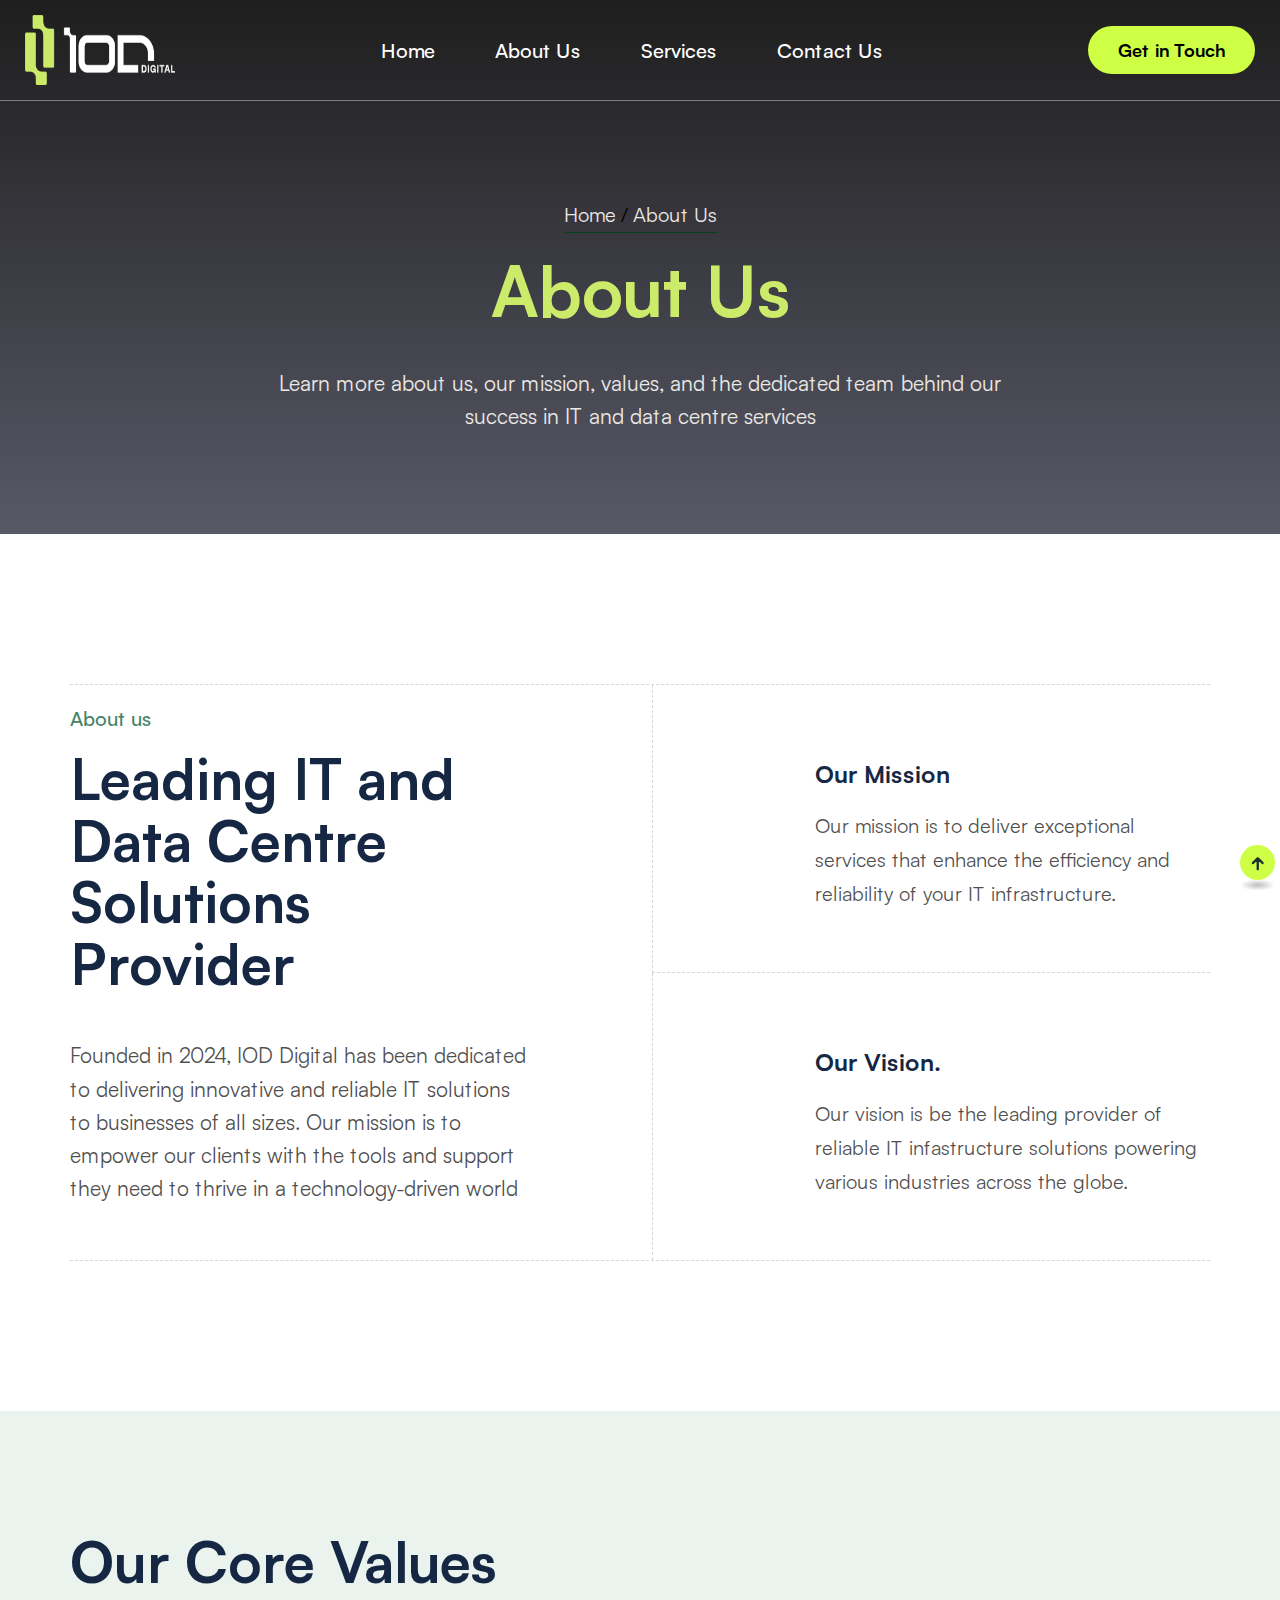
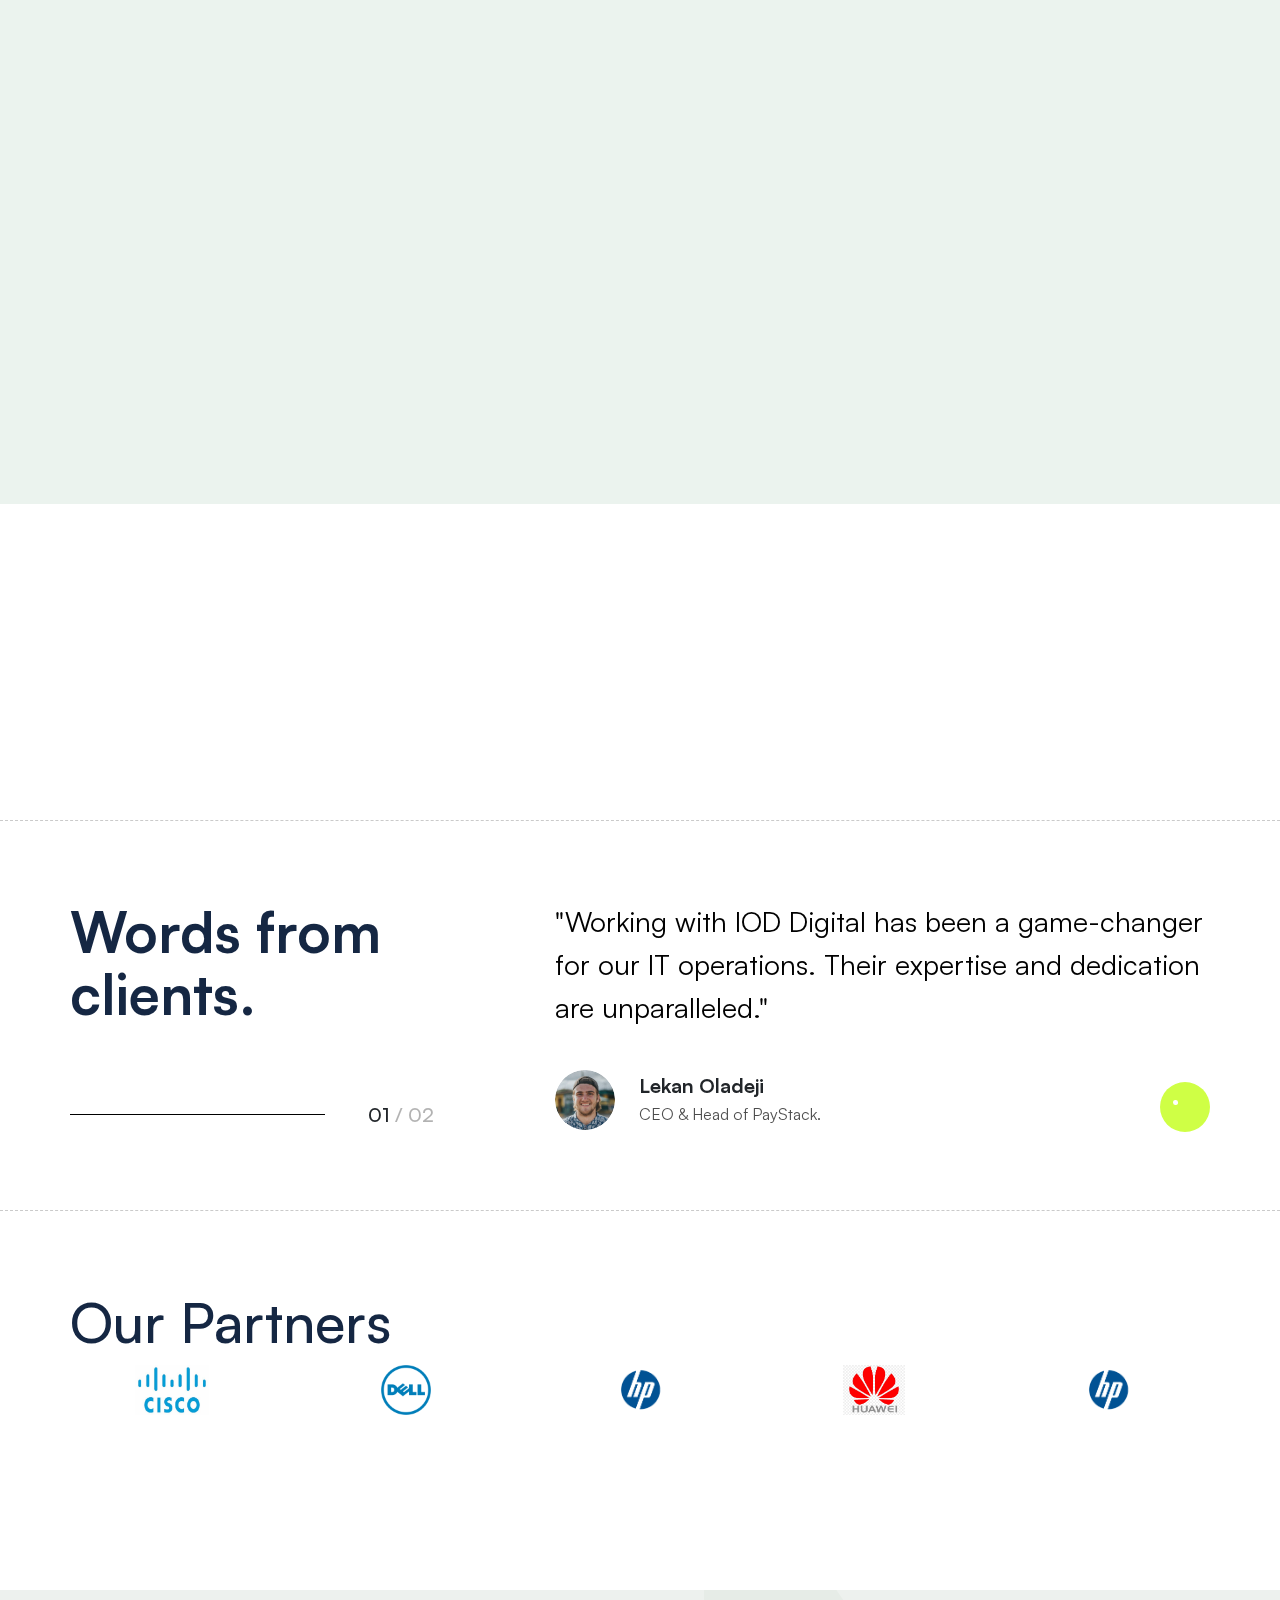
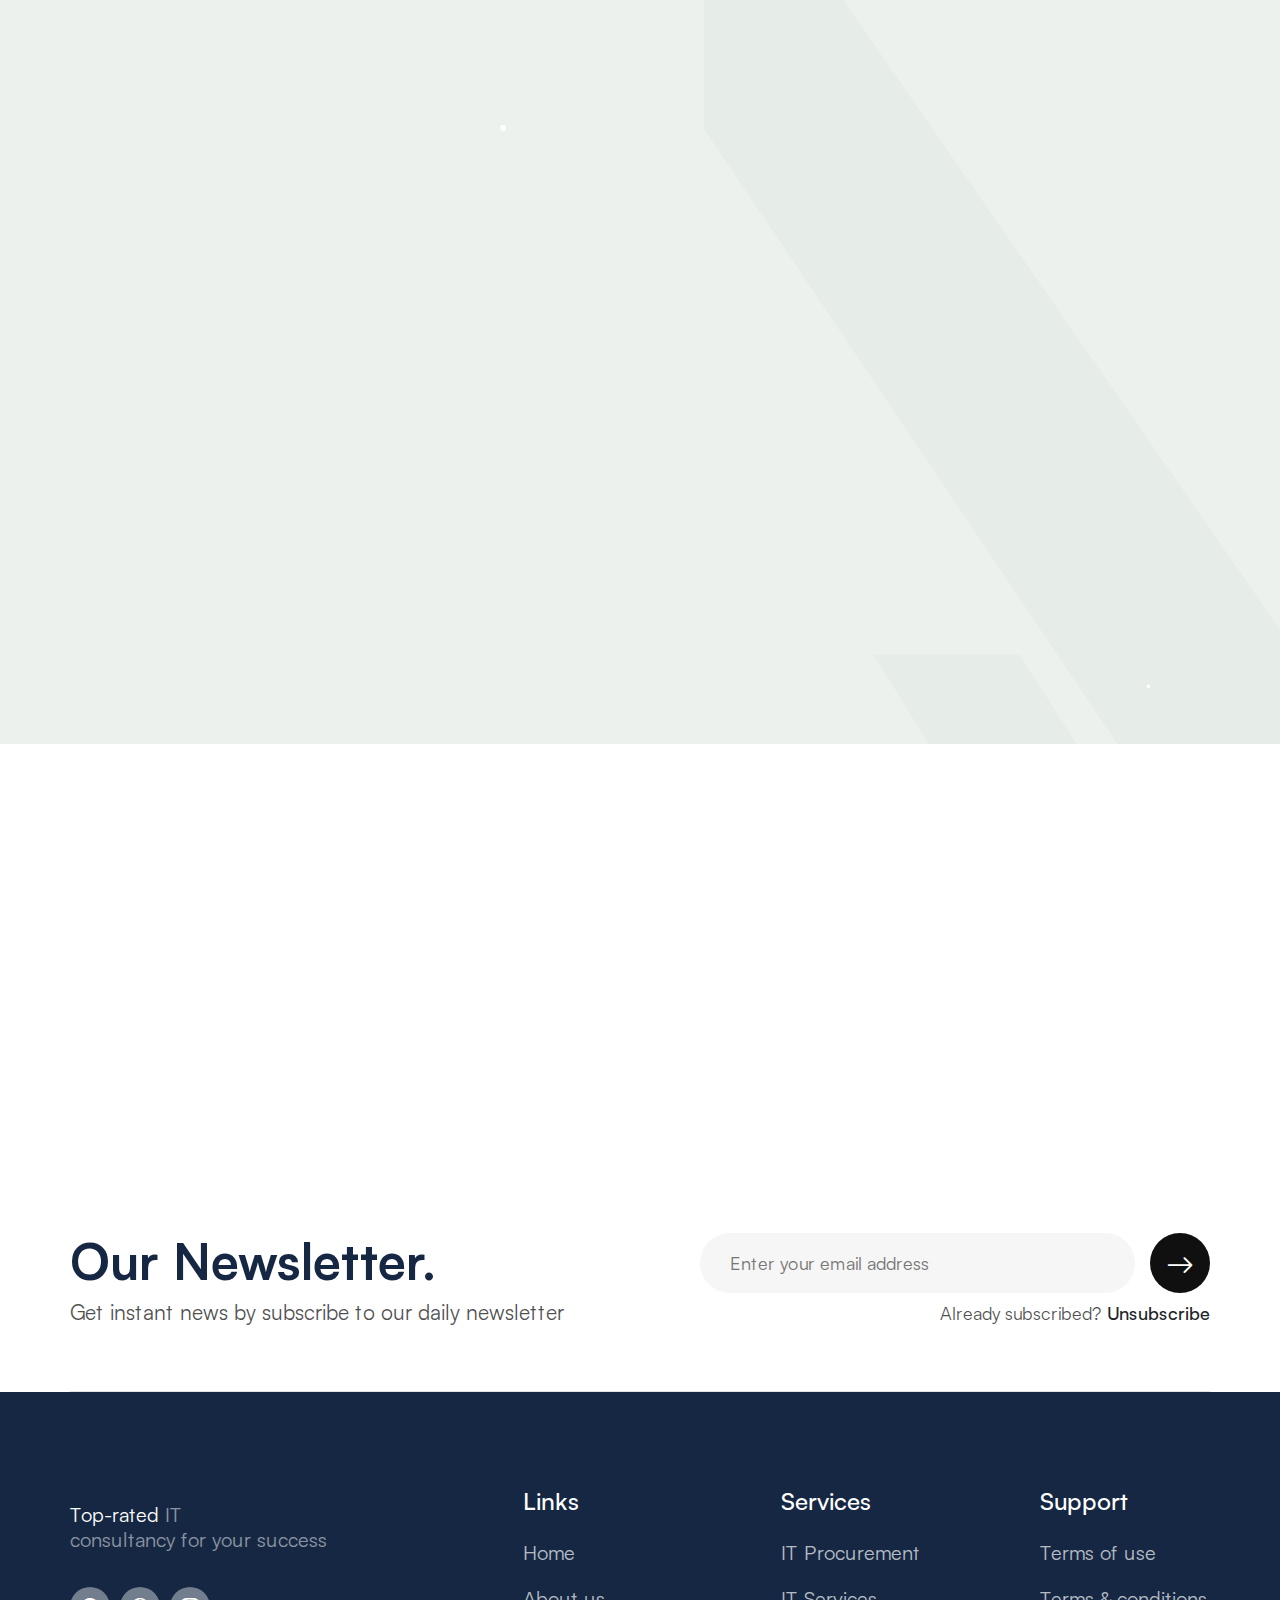
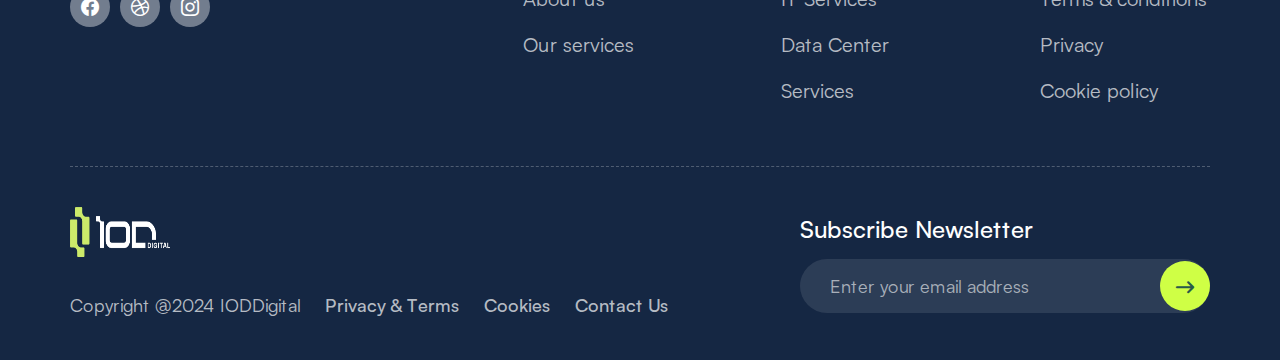
==== commit 5a8d4958: "Edited Contact" ====
--- a/about-us.html
+++ b/about-us.html
@@ -158,10 +158,7 @@
                     </div>
 				</div>
 			</div>
-			<img src="images/lazy.svg" data-src="images/assets/ils_01.svg" alt="" class="lazy-img shapes shape_01">
-			<img src="images/lazy.svg" data-src="images/assets/ils_02.svg" alt="" class="lazy-img shapes shape_02">
-			<img src="images/lazy.svg" data-src="images/shape/shape_05.svg" alt="" class="lazy-img shapes shape_03">
-			<img src="images/lazy.svg" data-src="images/shape/shape_05.svg" alt="" class="lazy-img shapes shape_04">
+			 
 		</div>
 		<!-- /.inner-banner-one -->
 
@@ -380,25 +377,25 @@
 				<h2>Our Partners</h2>
                 <div class="partner-slider-one">
                     <div class="item">
-                        <div class="logo d-flex align-items-center justify-content-center"><img src="images/logo/Cisco.jpg" alt=""></div>
+                        <div class="logo d-flex align-items-center justify-content-center"><img src="images/logo/Cisco.jpg" height="50px" alt=""></div>
                     </div>
                     <div class="item">
-                        <div class="logo d-flex align-items-center justify-content-center"><img src="images/logo/Dell_Logo.png" alt=""></div>
+                        <div class="logo d-flex align-items-center justify-content-center"><img src="images/logo/Dell_Logo.png" height="50px" alt=""></div>
                     </div>
                     <div class="item">
-                        <div class="logo d-flex align-items-center justify-content-center"><img src="images/logo/HP-Logo.png" alt=""></div>
+                        <div class="logo d-flex align-items-center justify-content-center"><img src="images/logo/HP-Logo.png"  height="50px" alt=""></div>
                     </div>
                     <div class="item">
-                        <div class="logo d-flex align-items-center justify-content-center"><img src="images/logo/huawwei_logo.jpg" alt=""></div>
+                        <div class="logo d-flex align-items-center justify-content-center"><img src="images/logo/huawwei_logo.jpg"  height="50px" alt=""></div>
                     </div>
                     <div class="item">
-                        <div class="logo d-flex align-items-center justify-content-center"><img src="images/logo/HP-Logo.png" alt=""></div>
+                        <div class="logo d-flex align-items-center justify-content-center"><img src="images/logo/HP-Logo.png"  height="50px" alt=""></div>
                     </div>
                     <div class="item">
-                        <div class="logo d-flex align-items-center justify-content-center"><img src="images/logo/Dell_Logo.png" alt=""></div>
+                        <div class="logo d-flex align-items-center justify-content-center"><img src="images/logo/Dell_Logo.png" height="50px" alt=""></div>
                     </div>
                     <div class="item">
-                        <div class="logo d-flex align-items-center justify-content-center"><img src="images/logo/Cisco.jpg" alt=""></div>
+                        <div class="logo d-flex align-items-center justify-content-center"><img src="images/logo/Cisco.jpg"  height="50px" alt=""></div>
                     </div>
                 </div>
             </div>
